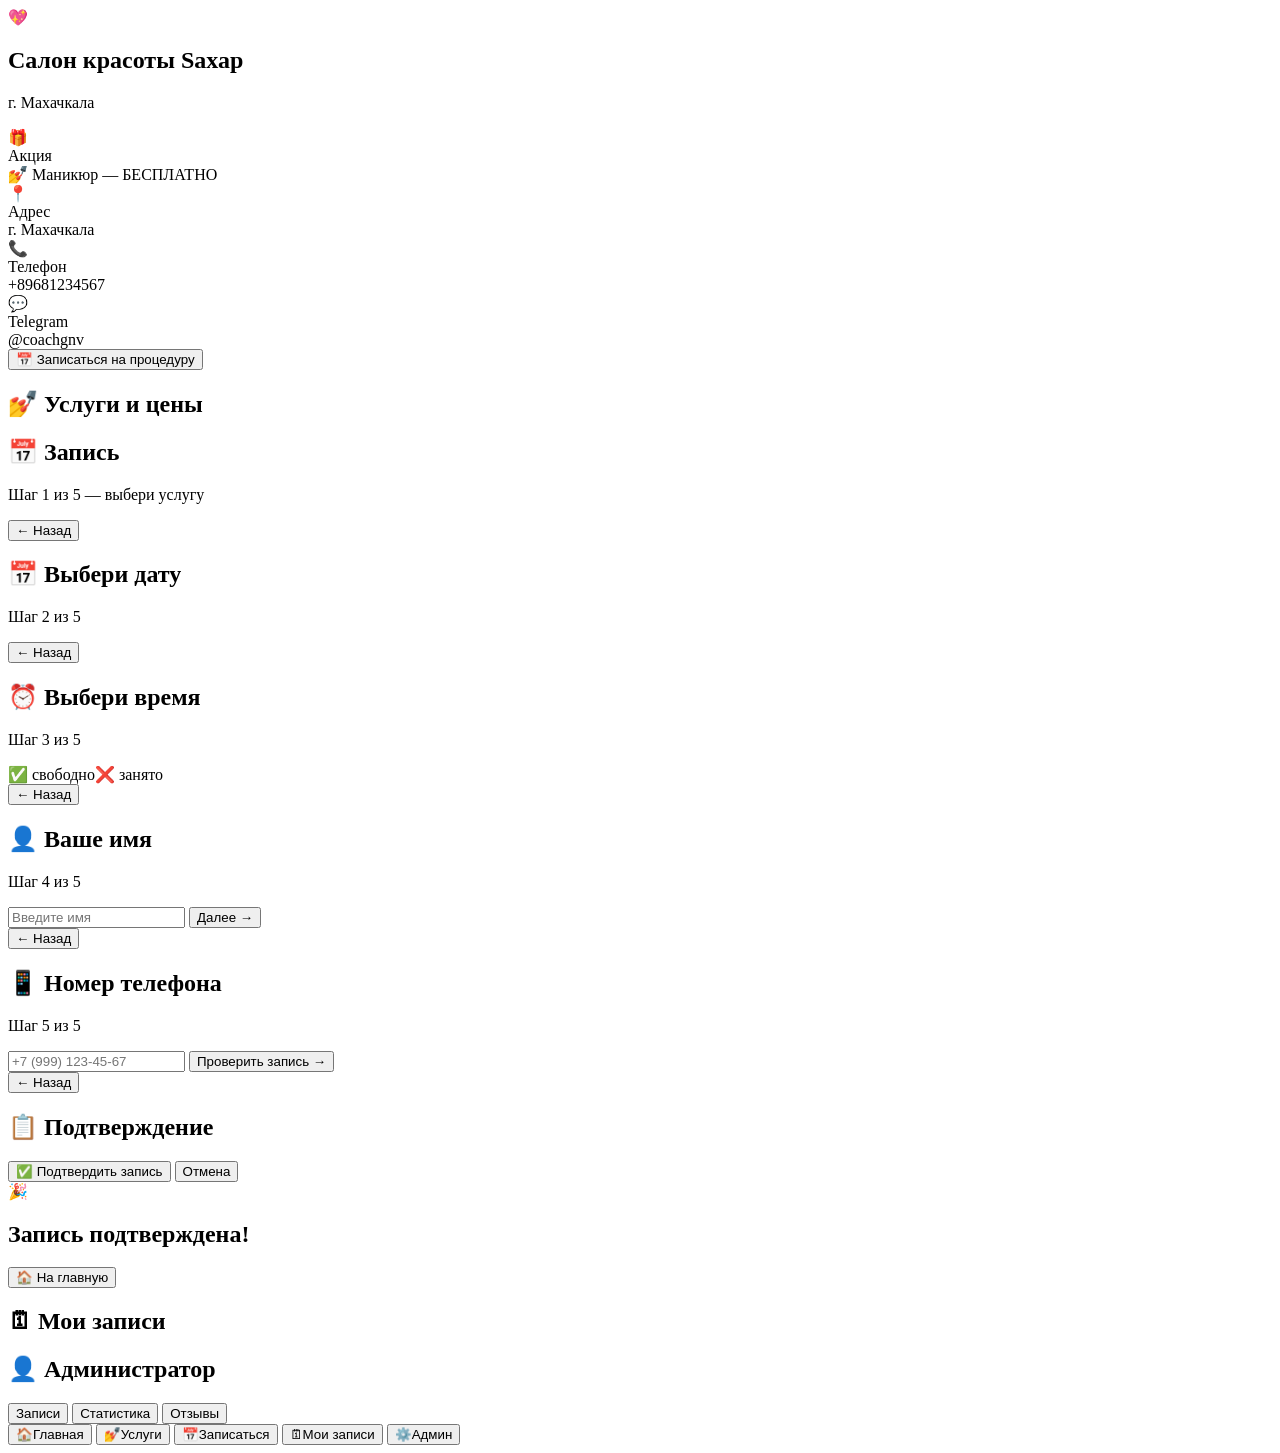
==== static/index.html @ bccad500 "Create index.html" ====
<!DOCTYPE html>
<html lang="ru">
<head>
  <meta charset="UTF-8">
  <meta name="viewport" content="width=device-width, initial-scale=1.0, maximum-scale=1.0, user-scalable=no">
  <title>Салон Sахар 💖</title>
  <script src="https://telegram.org/js/telegram-web-app.js"></script>
  <link rel="stylesheet" href="style.css">
</head>
<body>

<div id="app">

  <!-- ══ ГЛАВНАЯ ══ -->
  <section id="page-home" class="page active">
    <div class="hero">
      <div class="hero-logo">💖</div>
      <h1 class="hero-title">Салон красоты Sахар</h1>
      <p class="hero-subtitle">г. Махачкала</p>
    </div>

    <div class="promo-card">
      <div class="promo-icon">🎁</div>
      <div>
        <div class="promo-badge">Акция</div>
        <div class="promo-text">💅 Маникюр — БЕСПЛАТНО</div>
      </div>
    </div>

    <div class="info-list">
      <div class="info-row"><span class="info-icon">📍</span><div><div class="info-lbl">Адрес</div><div class="info-val">г. Махачкала</div></div></div>
      <div class="info-row"><span class="info-icon">📞</span><div><div class="info-lbl">Телефон</div><div class="info-val">+89681234567</div></div></div>
      <div class="info-row"><span class="info-icon">💬</span><div><div class="info-lbl">Telegram</div><div class="info-val">@coachgnv</div></div></div>
    </div>

    <button class="btn-primary mt-16" onclick="nav('book')">📅 Записаться на процедуру</button>
  </section>

  <!-- ══ УСЛУГИ ══ -->
  <section id="page-services" class="page">
    <div class="page-header"><h2>💅 Услуги и цены</h2></div>
    <div id="services-list"></div>
  </section>

  <!-- ══ ЗАПИСЬ ══ -->
  <section id="page-book" class="page">

    <div id="step-service" class="step active">
      <div class="page-header"><h2>📅 Запись</h2><p class="hint">Шаг 1 из 5 — выбери услугу</p></div>
      <div id="book-service-list"></div>
    </div>

    <div id="step-date" class="step">
      <div class="page-header">
        <button class="back-btn" onclick="goStep('service')">← Назад</button>
        <h2>📅 Выбери дату</h2><p class="hint">Шаг 2 из 5</p>
      </div>
      <div id="dates-list"></div>
    </div>

    <div id="step-time" class="step">
      <div class="page-header">
        <button class="back-btn" onclick="goStep('date')">← Назад</button>
        <h2>⏰ Выбери время</h2><p class="hint">Шаг 3 из 5</p>
      </div>
      <div class="legend"><span>✅ свободно</span><span>❌ занято</span></div>
      <div id="times-grid" class="times-grid"></div>
    </div>

    <div id="step-name" class="step">
      <div class="page-header">
        <button class="back-btn" onclick="goStep('time')">← Назад</button>
        <h2>👤 Ваше имя</h2><p class="hint">Шаг 4 из 5</p>
      </div>
      <input id="inp-name" class="form-input" type="text" placeholder="Введите имя">
      <button class="btn-primary mt-12" onclick="submitName()">Далее →</button>
    </div>

    <div id="step-phone" class="step">
      <div class="page-header">
        <button class="back-btn" onclick="goStep('name')">← Назад</button>
        <h2>📱 Номер телефона</h2><p class="hint">Шаг 5 из 5</p>
      </div>
      <input id="inp-phone" class="form-input" type="tel" placeholder="+7 (999) 123-45-67">
      <button class="btn-primary mt-12" onclick="submitPhone()">Проверить запись →</button>
    </div>

    <div id="step-confirm" class="step">
      <div class="page-header">
        <button class="back-btn" onclick="goStep('phone')">← Назад</button>
        <h2>📋 Подтверждение</h2>
      </div>
      <div id="confirm-card" class="info-card-big"></div>
      <button class="btn-primary mt-16" onclick="confirmBooking()">✅ Подтвердить запись</button>
      <button class="btn-secondary mt-8" onclick="nav('home')">Отмена</button>
    </div>

    <div id="step-success" class="step">
      <div class="success-wrap">
        <div class="success-emoji">🎉</div>
        <h2 class="success-title">Запись подтверждена!</h2>
        <div id="success-card" class="info-card-big"></div>
        <button class="btn-primary mt-16" onclick="nav('home')">🏠 На главную</button>
      </div>
    </div>

  </section>

  <!-- ══ МОИ ЗАПИСИ ══ -->
  <section id="page-mybookings" class="page">
    <div class="page-header"><h2>🗓 Мои записи</h2></div>
    <div id="my-bookings-list"></div>
  </section>

  <!-- ══ АДМИНИСТРАТОР ══ -->
  <section id="page-admin" class="page">
    <div class="page-header"><h2>👤 Администратор</h2></div>

    <div class="tab-bar">
      <button class="tab active" onclick="showTab('bookings')">Записи</button>
      <button class="tab" onclick="showTab('stats')">Статистика</button>
      <button class="tab" onclick="showTab('reviews')">Отзывы</button>
    </div>

    <div id="tab-bookings" class="tab-panel active"><div id="admin-bookings"></div></div>
    <div id="tab-stats"    class="tab-panel"><div id="admin-stats"></div></div>
    <div id="tab-reviews"  class="tab-panel"><div id="admin-reviews"></div></div>
  </section>

</div><!-- /#app -->

<!-- ══ НИЖНЯЯ НАВИГАЦИЯ ══ -->
<nav class="bottom-nav">
  <button class="nav-btn active" data-page="home"       onclick="nav('home')">       <span class="ni">🏠</span><span class="nl">Главная</span>   </button>
  <button class="nav-btn"        data-page="services"   onclick="nav('services')">   <span class="ni">💅</span><span class="nl">Услуги</span>    </button>
  <button class="nav-btn nav-cta" data-page="book"      onclick="nav('book')">       <span class="ni">📅</span><span class="nl">Записаться</span></button>
  <button class="nav-btn"        data-page="mybookings" onclick="nav('mybookings')"> <span class="ni">🗓</span><span class="nl">Мои записи</span></button>
  <button class="nav-btn nav-admin hidden" data-page="admin" onclick="nav('admin')"> <span class="ni">⚙️</span><span class="nl">Админ</span>     </button>
</nav>

<!-- Лоадер -->
<div id="loader" class="loader hidden"><div class="spinner"></div></div>

<!-- Тост -->
<div id="toast" class="toast hidden"></div>

<script src="app.js"></script>
</body>
</html>
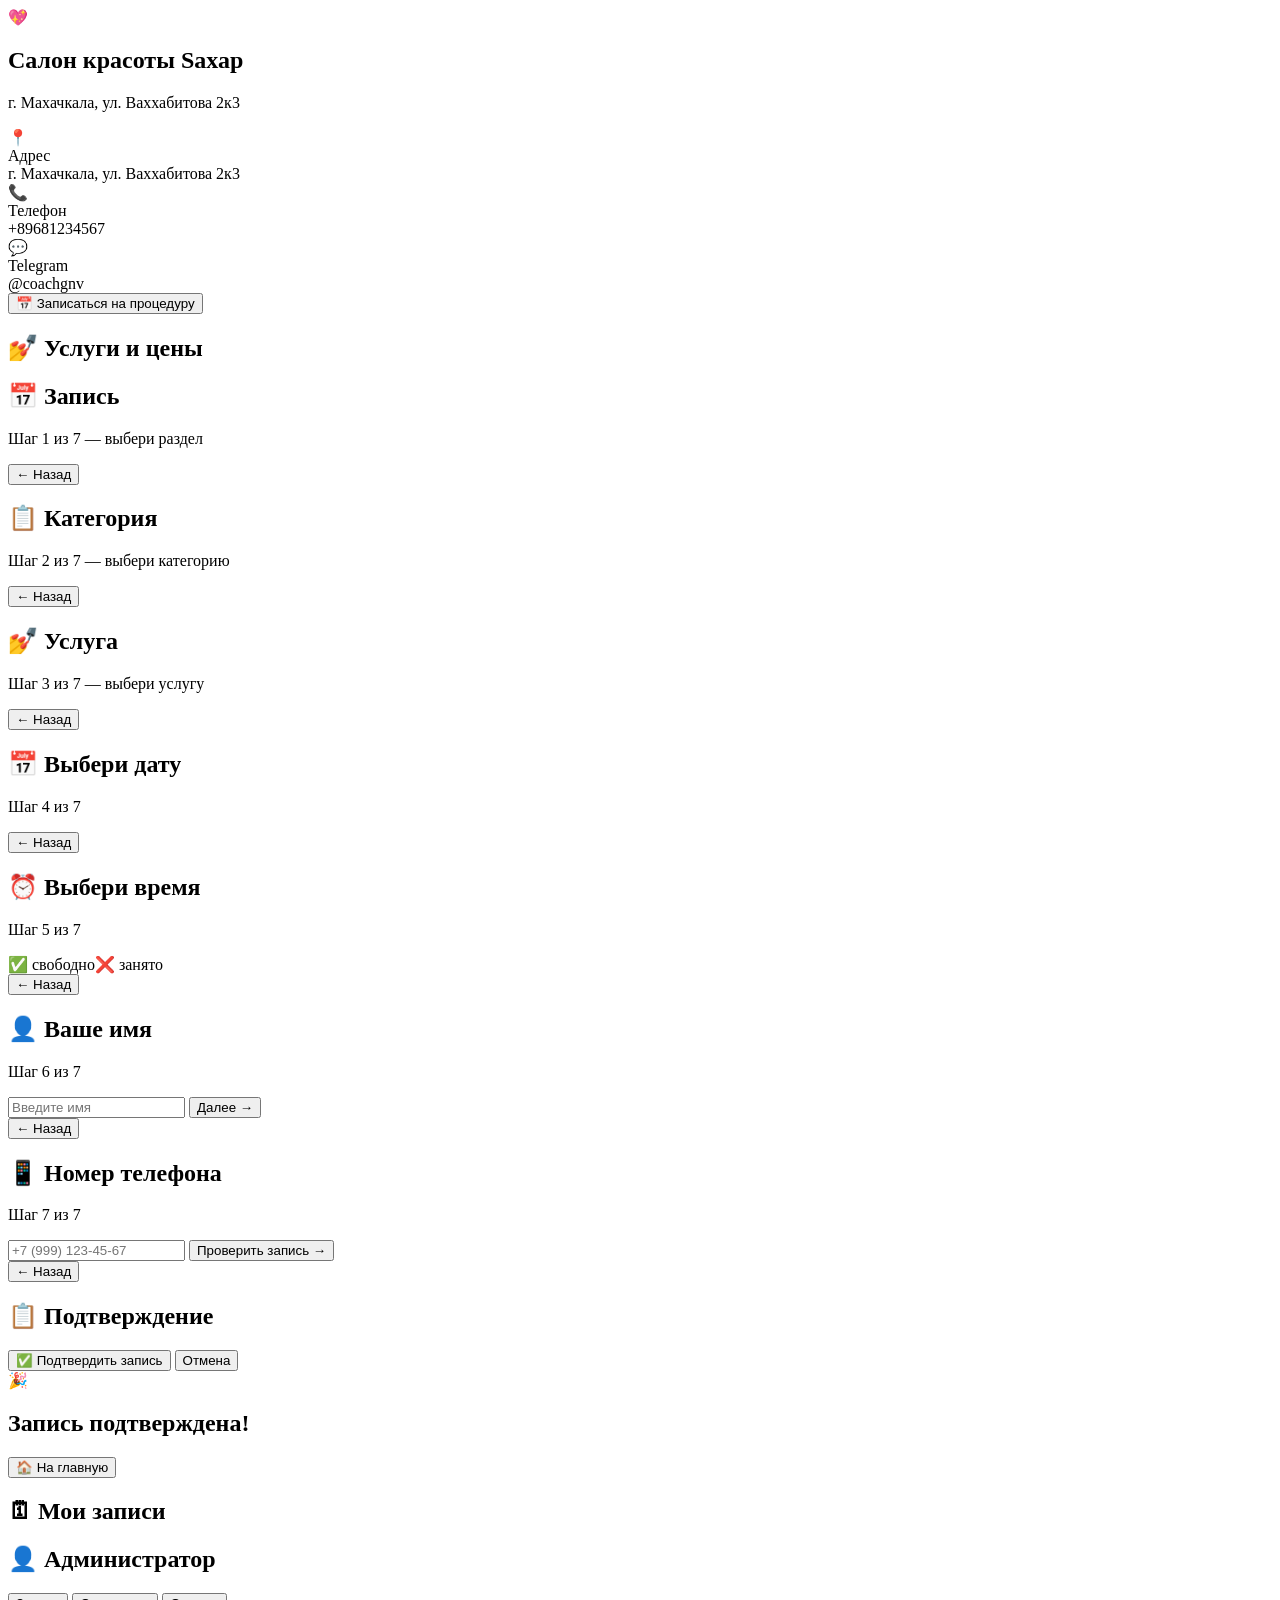
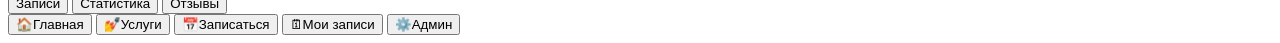
==== commit 0de1b7cf: "Update index.html" ====
--- a/static/index.html
+++ b/static/index.html
@@ -16,19 +16,11 @@
     <div class="hero">
       <div class="hero-logo">💖</div>
       <h1 class="hero-title">Салон красоты Sахар</h1>
-      <p class="hero-subtitle">г. Махачкала</p>
-    </div>
-
-    <div class="promo-card">
-      <div class="promo-icon">🎁</div>
-      <div>
-        <div class="promo-badge">Акция</div>
-        <div class="promo-text">💅 Маникюр — БЕСПЛАТНО</div>
-      </div>
+      <p class="hero-subtitle">г. Махачкала, ул. Ваххабитова 2к3</p>
     </div>
 
     <div class="info-list">
-      <div class="info-row"><span class="info-icon">📍</span><div><div class="info-lbl">Адрес</div><div class="info-val">г. Махачкала</div></div></div>
+      <div class="info-row"><span class="info-icon">📍</span><div><div class="info-lbl">Адрес</div><div class="info-val">г. Махачкала, ул. Ваххабитова 2к3</div></div></div>
       <div class="info-row"><span class="info-icon">📞</span><div><div class="info-lbl">Телефон</div><div class="info-val">+89681234567</div></div></div>
       <div class="info-row"><span class="info-icon">💬</span><div><div class="info-lbl">Telegram</div><div class="info-val">@coachgnv</div></div></div>
     </div>
@@ -45,46 +37,79 @@
   <!-- ══ ЗАПИСЬ ══ -->
   <section id="page-book" class="page">
 
-    <div id="step-service" class="step active">
-      <div class="page-header"><h2>📅 Запись</h2><p class="hint">Шаг 1 из 5 — выбери услугу</p></div>
+    <!-- Шаг 0 — пол -->
+    <div id="step-gender" class="step active">
+      <div class="page-header">
+        <h2>📅 Запись</h2>
+        <p class="hint">Шаг 1 из 7 — выбери раздел</p>
+      </div>
+      <div id="book-gender-list"></div>
+    </div>
+
+    <!-- Шаг 1 — категория -->
+    <div id="step-category" class="step">
+      <div class="page-header">
+        <button class="back-btn" onclick="goStep('gender')">← Назад</button>
+        <h2>📋 Категория</h2>
+        <p class="hint">Шаг 2 из 7 — выбери категорию</p>
+      </div>
+      <div id="book-category-list"></div>
+    </div>
+
+    <!-- Шаг 2 — услуга -->
+    <div id="step-service" class="step">
+      <div class="page-header">
+        <button class="back-btn" onclick="goStep('category')">← Назад</button>
+        <h2>💅 Услуга</h2>
+        <p class="hint">Шаг 3 из 7 — выбери услугу</p>
+      </div>
       <div id="book-service-list"></div>
     </div>
 
+    <!-- Шаг 3 — дата -->
     <div id="step-date" class="step">
       <div class="page-header">
         <button class="back-btn" onclick="goStep('service')">← Назад</button>
-        <h2>📅 Выбери дату</h2><p class="hint">Шаг 2 из 5</p>
+        <h2>📅 Выбери дату</h2>
+        <p class="hint">Шаг 4 из 7</p>
       </div>
       <div id="dates-list"></div>
     </div>
 
+    <!-- Шаг 4 — время -->
     <div id="step-time" class="step">
       <div class="page-header">
         <button class="back-btn" onclick="goStep('date')">← Назад</button>
-        <h2>⏰ Выбери время</h2><p class="hint">Шаг 3 из 5</p>
+        <h2>⏰ Выбери время</h2>
+        <p class="hint">Шаг 5 из 7</p>
       </div>
       <div class="legend"><span>✅ свободно</span><span>❌ занято</span></div>
       <div id="times-grid" class="times-grid"></div>
     </div>
 
+    <!-- Шаг 5 — имя -->
     <div id="step-name" class="step">
       <div class="page-header">
         <button class="back-btn" onclick="goStep('time')">← Назад</button>
-        <h2>👤 Ваше имя</h2><p class="hint">Шаг 4 из 5</p>
+        <h2>👤 Ваше имя</h2>
+        <p class="hint">Шаг 6 из 7</p>
       </div>
       <input id="inp-name" class="form-input" type="text" placeholder="Введите имя">
       <button class="btn-primary mt-12" onclick="submitName()">Далее →</button>
     </div>
 
+    <!-- Шаг 6 — телефон -->
     <div id="step-phone" class="step">
       <div class="page-header">
         <button class="back-btn" onclick="goStep('name')">← Назад</button>
-        <h2>📱 Номер телефона</h2><p class="hint">Шаг 5 из 5</p>
+        <h2>📱 Номер телефона</h2>
+        <p class="hint">Шаг 7 из 7</p>
       </div>
       <input id="inp-phone" class="form-input" type="tel" placeholder="+7 (999) 123-45-67">
       <button class="btn-primary mt-12" onclick="submitPhone()">Проверить запись →</button>
     </div>
 
+    <!-- Шаг 7 — подтверждение -->
     <div id="step-confirm" class="step">
       <div class="page-header">
         <button class="back-btn" onclick="goStep('phone')">← Назад</button>
@@ -95,6 +120,7 @@
       <button class="btn-secondary mt-8" onclick="nav('home')">Отмена</button>
     </div>
 
+    <!-- Успех -->
     <div id="step-success" class="step">
       <div class="success-wrap">
         <div class="success-emoji">🎉</div>
@@ -115,33 +141,28 @@
   <!-- ══ АДМИНИСТРАТОР ══ -->
   <section id="page-admin" class="page">
     <div class="page-header"><h2>👤 Администратор</h2></div>
-
     <div class="tab-bar">
       <button class="tab active" onclick="showTab('bookings')">Записи</button>
       <button class="tab" onclick="showTab('stats')">Статистика</button>
       <button class="tab" onclick="showTab('reviews')">Отзывы</button>
     </div>
-
     <div id="tab-bookings" class="tab-panel active"><div id="admin-bookings"></div></div>
     <div id="tab-stats"    class="tab-panel"><div id="admin-stats"></div></div>
     <div id="tab-reviews"  class="tab-panel"><div id="admin-reviews"></div></div>
   </section>
 
-</div><!-- /#app -->
+</div>
 
 <!-- ══ НИЖНЯЯ НАВИГАЦИЯ ══ -->
 <nav class="bottom-nav">
-  <button class="nav-btn active" data-page="home"       onclick="nav('home')">       <span class="ni">🏠</span><span class="nl">Главная</span>   </button>
-  <button class="nav-btn"        data-page="services"   onclick="nav('services')">   <span class="ni">💅</span><span class="nl">Услуги</span>    </button>
-  <button class="nav-btn nav-cta" data-page="book"      onclick="nav('book')">       <span class="ni">📅</span><span class="nl">Записаться</span></button>
-  <button class="nav-btn"        data-page="mybookings" onclick="nav('mybookings')"> <span class="ni">🗓</span><span class="nl">Мои записи</span></button>
-  <button class="nav-btn nav-admin hidden" data-page="admin" onclick="nav('admin')"> <span class="ni">⚙️</span><span class="nl">Админ</span>     </button>
+  <button class="nav-btn active"          data-page="home"       onclick="nav('home')">       <span class="ni">🏠</span><span class="nl">Главная</span>   </button>
+  <button class="nav-btn"                 data-page="services"   onclick="nav('services')">   <span class="ni">💅</span><span class="nl">Услуги</span>    </button>
+  <button class="nav-btn nav-cta"         data-page="book"       onclick="nav('book')">       <span class="ni">📅</span><span class="nl">Записаться</span></button>
+  <button class="nav-btn"                 data-page="mybookings" onclick="nav('mybookings')"> <span class="ni">🗓</span><span class="nl">Мои записи</span></button>
+  <button class="nav-btn nav-admin hidden" data-page="admin"     onclick="nav('admin')">      <span class="ni">⚙️</span><span class="nl">Админ</span>    </button>
 </nav>
 
-<!-- Лоадер -->
 <div id="loader" class="loader hidden"><div class="spinner"></div></div>
-
-<!-- Тост -->
 <div id="toast" class="toast hidden"></div>
 
 <script src="app.js"></script>
--- a/static/style.css
+++ b/static/style.css
@@ -0,0 +1,80 @@
+/* Кнопки выбора пола */
+.gender-btn {
+  flex: 1;
+  padding: 10px;
+  border-radius: 12px;
+  border: 2px solid var(--card);
+  background: var(--card);
+  color: var(--text);
+  font-size: 15px;
+  font-weight: 600;
+  cursor: pointer;
+  transition: all .2s;
+}
+.gender-btn.active {
+  border-color: var(--pink);
+  background: color-mix(in srgb, var(--pink) 15%, var(--card));
+  color: var(--pink);
+}
+
+/* Блок категории */
+.cat-block {
+  margin-bottom: 12px;
+  border-radius: 14px;
+  overflow: hidden;
+  background: var(--card);
+}
+.cat-title {
+  padding: 14px 16px;
+  font-size: 15px;
+  font-weight: 700;
+  cursor: pointer;
+  display: flex;
+  justify-content: space-between;
+  align-items: center;
+  color: var(--pink);
+}
+.cat-arrow {
+  font-size: 12px;
+  transition: transform .2s;
+}
+.cat-items {
+  padding: 0 8px 8px;
+  transition: all .2s;
+}
+.cat-items.collapsed {
+  display: none;
+}
+
+/* Карточка услуги без эмодзи */
+.svc-card {
+  display: flex;
+  align-items: center;
+  justify-content: space-between;
+  gap: 10px;
+  padding: 10px 8px;
+  border-bottom: 1px solid rgba(255,255,255,0.05);
+}
+.svc-card:last-child {
+  border-bottom: none;
+}
+.svc-info {
+  flex: 1;
+  min-width: 0;
+}
+.svc-name {
+  font-size: 14px;
+  font-weight: 600;
+  color: var(--text);
+  margin-bottom: 2px;
+  word-break: break-word;
+}
+.svc-price {
+  font-size: 13px;
+  color: var(--pink);
+  font-weight: 700;
+}
+.svc-dur {
+  font-size: 12px;
+  color: var(--hint);
+}
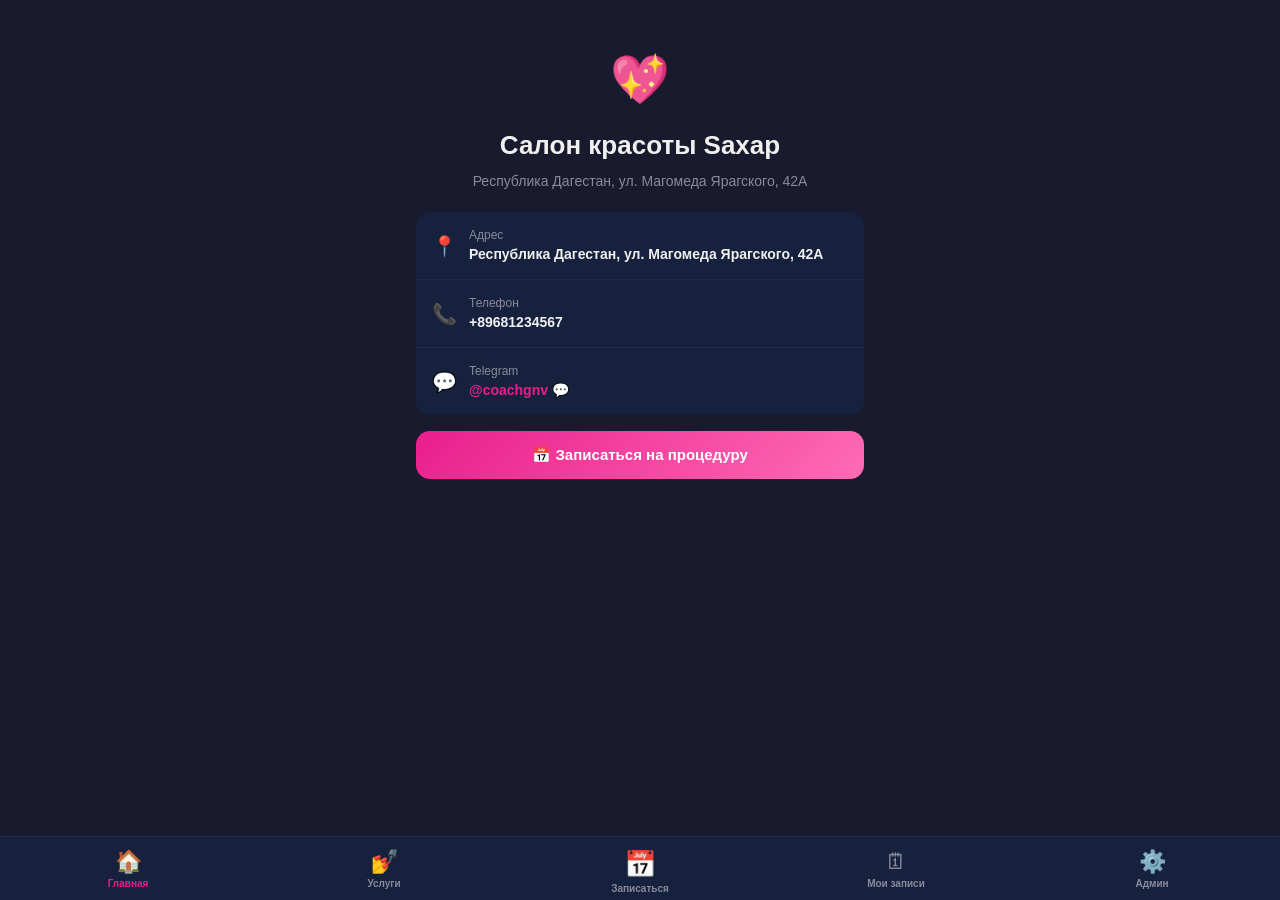
==== commit c68eb904: "Update index.html" ====
--- a/static/index.html
+++ b/static/index.html
@@ -16,13 +16,13 @@
     <div class="hero">
       <div class="hero-logo">💖</div>
       <h1 class="hero-title">Салон красоты Sахар</h1>
-      <p class="hero-subtitle">г. Махачкала, ул. Ваххабитова 2к3</p>
+      <p class="hero-subtitle">Республика Дагестан, ул. Магомеда Ярагского, 42А</p>
     </div>
 
     <div class="info-list">
-      <div class="info-row"><span class="info-icon">📍</span><div><div class="info-lbl">Адрес</div><div class="info-val">г. Махачкала, ул. Ваххабитова 2к3</div></div></div>
+      <div class="info-row"><span class="info-icon">📍</span><div><div class="info-lbl">Адрес</div><div class="info-val">Республика Дагестан, ул. Магомеда Ярагского, 42А</div></div></div>
       <div class="info-row"><span class="info-icon">📞</span><div><div class="info-lbl">Телефон</div><div class="info-val">+89681234567</div></div></div>
-      <div class="info-row"><span class="info-icon">💬</span><div><div class="info-lbl">Telegram</div><div class="info-val">@coachgnv</div></div></div>
+      <div class="info-row"><span class="info-icon">💬</span><div><div class="info-lbl">Telegram</div><div class="info-val"><a href="https://t.me/coachgnv" style="color:var(--pink);text-decoration:none;font-weight:700">@coachgnv 💬</a></div></div></div>
     </div>
 
     <button class="btn-primary mt-16" onclick="nav('book')">📅 Записаться на процедуру</button>
--- a/static/style.css
+++ b/static/style.css
@@ -1,26 +1,168 @@
-/* Кнопки выбора пола */
+/* ══ RESET & BASE ══ */
+*, *::before, *::after { box-sizing: border-box; margin: 0; padding: 0; }
+
+:root {
+  --bg:     #1a1a2e;
+  --card:   #16213e;
+  --pink:   #e91e8c;
+  --pink2:  #ff6bb5;
+  --text:   #f0f0f0;
+  --hint:   #8a8a9a;
+  --green:  #4caf50;
+  --red:    #f44336;
+  --radius: 14px;
+}
+
+html, body {
+  height: 100%;
+  background: var(--bg);
+  color: var(--text);
+  font-family: -apple-system, BlinkMacSystemFont, 'Segoe UI', sans-serif;
+  font-size: 15px;
+  line-height: 1.5;
+  -webkit-tap-highlight-color: transparent;
+  overscroll-behavior: none;
+}
+
+/* ══ APP LAYOUT ══ */
+#app {
+  max-width: 480px;
+  margin: 0 auto;
+  padding: 16px 16px 80px;
+  min-height: 100vh;
+}
+
+.hidden { display: none !important; }
+.mt-8  { margin-top: 8px; }
+.mt-12 { margin-top: 12px; }
+.mt-16 { margin-top: 16px; }
+
+/* ══ PAGES ══ */
+.page { display: none; }
+.page.active { display: block; }
+
+.page-header { margin-bottom: 16px; }
+.page-header h2 { font-size: 22px; font-weight: 800; }
+.hint { color: var(--hint); font-size: 13px; margin-top: 4px; }
+
+/* ══ STEPS ══ */
+.step { display: none; }
+.step.active { display: block; }
+
+/* ══ HERO ══ */
+.hero {
+  text-align: center;
+  padding: 28px 0 20px;
+}
+.hero-logo { font-size: 48px; margin-bottom: 10px; }
+.hero-title { font-size: 26px; font-weight: 800; margin-bottom: 6px; }
+.hero-subtitle { color: var(--hint); font-size: 14px; }
+
+/* ══ INFO LIST ══ */
+.info-list {
+  background: var(--card);
+  border-radius: var(--radius);
+  overflow: hidden;
+  margin-bottom: 16px;
+}
+.info-row {
+  display: flex;
+  align-items: center;
+  gap: 12px;
+  padding: 14px 16px;
+  border-bottom: 1px solid rgba(255,255,255,0.05);
+}
+.info-row:last-child { border-bottom: none; }
+.info-icon { font-size: 20px; flex-shrink: 0; }
+.info-lbl { font-size: 12px; color: var(--hint); }
+.info-val { font-size: 14px; font-weight: 600; }
+
+/* ══ PROMO CARD ══ */
+.promo-card {
+  display: flex;
+  align-items: center;
+  gap: 14px;
+  background: linear-gradient(135deg, #2d1b4e, #1a1a2e);
+  border: 1px solid var(--pink);
+  border-radius: var(--radius);
+  padding: 16px;
+  margin-bottom: 16px;
+}
+.promo-icon { font-size: 32px; }
+.promo-badge {
+  font-size: 11px;
+  font-weight: 700;
+  color: var(--pink);
+  text-transform: uppercase;
+  letter-spacing: 1px;
+  margin-bottom: 4px;
+}
+.promo-text { font-size: 15px; font-weight: 700; }
+
+/* ══ BUTTONS ══ */
+.btn-primary {
+  display: block;
+  width: 100%;
+  padding: 15px;
+  background: linear-gradient(135deg, var(--pink), var(--pink2));
+  color: #fff;
+  font-size: 15px;
+  font-weight: 700;
+  border: none;
+  border-radius: var(--radius);
+  cursor: pointer;
+  text-align: center;
+  transition: opacity .2s, transform .1s;
+}
+.btn-primary:active { opacity: .85; transform: scale(.98); }
+
+.btn-secondary {
+  display: block;
+  width: 100%;
+  padding: 13px;
+  background: var(--card);
+  color: var(--hint);
+  font-size: 15px;
+  font-weight: 600;
+  border: none;
+  border-radius: var(--radius);
+  cursor: pointer;
+  text-align: center;
+}
+
+.back-btn {
+  background: none;
+  border: none;
+  color: var(--pink);
+  font-size: 14px;
+  font-weight: 600;
+  cursor: pointer;
+  padding: 0;
+  margin-bottom: 10px;
+}
+
+/* ══ УСЛУГИ ══ */
 .gender-btn {
   flex: 1;
-  padding: 10px;
-  border-radius: 12px;
+  padding: 12px;
+  border-radius: var(--radius);
   border: 2px solid var(--card);
   background: var(--card);
   color: var(--text);
   font-size: 15px;
-  font-weight: 600;
+  font-weight: 700;
   cursor: pointer;
   transition: all .2s;
 }
 .gender-btn.active {
   border-color: var(--pink);
-  background: color-mix(in srgb, var(--pink) 15%, var(--card));
+  background: rgba(233,30,140,0.15);
   color: var(--pink);
 }
 
-/* Блок категории */
 .cat-block {
-  margin-bottom: 12px;
-  border-radius: 14px;
+  margin-bottom: 10px;
+  border-radius: var(--radius);
   overflow: hidden;
   background: var(--card);
 }
@@ -34,19 +176,10 @@
   align-items: center;
   color: var(--pink);
 }
-.cat-arrow {
-  font-size: 12px;
-  transition: transform .2s;
-}
-.cat-items {
-  padding: 0 8px 8px;
-  transition: all .2s;
-}
-.cat-items.collapsed {
-  display: none;
-}
-
-/* Карточка услуги без эмодзи */
+.cat-arrow { font-size: 12px; transition: transform .2s; }
+.cat-items { padding: 0 8px 8px; }
+.cat-items.collapsed { display: none; }
+
 .svc-card {
   display: flex;
   align-items: center;
@@ -55,13 +188,8 @@
   padding: 10px 8px;
   border-bottom: 1px solid rgba(255,255,255,0.05);
 }
-.svc-card:last-child {
-  border-bottom: none;
-}
-.svc-info {
-  flex: 1;
-  min-width: 0;
-}
+.svc-card:last-child { border-bottom: none; }
+.svc-info { flex: 1; min-width: 0; }
 .svc-name {
   font-size: 14px;
   font-weight: 600;
@@ -69,12 +197,319 @@
   margin-bottom: 2px;
   word-break: break-word;
 }
-.svc-price {
+.svc-price { font-size: 13px; color: var(--pink); font-weight: 700; }
+.svc-dur { font-size: 12px; color: var(--hint); }
+.svc-btn {
+  flex-shrink: 0;
+  padding: 8px 14px;
+  background: linear-gradient(135deg, var(--pink), var(--pink2));
+  color: #fff;
+  border: none;
+  border-radius: 10px;
   font-size: 13px;
+  font-weight: 700;
+  cursor: pointer;
+  white-space: nowrap;
+}
+
+/* ══ ЗАПИСЬ ══ */
+.book-option {
+  display: flex;
+  align-items: center;
+  gap: 12px;
+  background: var(--card);
+  border-radius: var(--radius);
+  padding: 14px 16px;
+  margin-bottom: 10px;
+  cursor: pointer;
+  transition: background .15s;
+  border: 2px solid transparent;
+}
+.book-option:active { border-color: var(--pink); background: rgba(233,30,140,0.1); }
+.book-option-emoji { font-size: 28px; flex-shrink: 0; }
+.book-option-name { font-size: 15px; font-weight: 700; }
+.book-option-price { font-size: 13px; color: var(--pink); margin-top: 2px; }
+
+/* Даты */
+.date-option {
+  display: flex;
+  align-items: center;
+  gap: 14px;
+  background: var(--card);
+  border-radius: var(--radius);
+  padding: 14px 16px;
+  margin-bottom: 10px;
+  cursor: pointer;
+  transition: background .15s;
+}
+.date-option:active { background: rgba(233,30,140,0.1); }
+.date-day { font-size: 13px; color: var(--hint); width: 24px; text-align: center; }
+.date-weekend { color: var(--pink) !important; }
+.date-val { font-size: 15px; font-weight: 700; }
+
+/* Время */
+.times-grid {
+  display: grid;
+  grid-template-columns: repeat(3, 1fr);
+  gap: 10px;
+  margin-top: 8px;
+}
+.time-slot {
+  padding: 12px 8px;
+  border-radius: var(--radius);
+  text-align: center;
+  font-size: 14px;
+  font-weight: 600;
+  background: var(--card);
+}
+.time-slot.free { cursor: pointer; }
+.time-slot.free:active, .time-slot.sel {
+  background: rgba(233,30,140,0.2);
+  border: 2px solid var(--pink);
   color: var(--pink);
-  font-weight: 700;
-}
-.svc-dur {
-  font-size: 12px;
+}
+.time-slot.busy { opacity: .4; cursor: not-allowed; }
+.legend {
+  display: flex;
+  gap: 16px;
   color: var(--hint);
-}
+  font-size: 13px;
+  margin-bottom: 12px;
+}
+
+/* Форма */
+.form-input {
+  width: 100%;
+  padding: 14px 16px;
+  background: var(--card);
+  border: 2px solid transparent;
+  border-radius: var(--radius);
+  color: var(--text);
+  font-size: 16px;
+  outline: none;
+  transition: border-color .2s;
+}
+.form-input:focus { border-color: var(--pink); }
+
+/* Подтверждение */
+.info-card-big {
+  background: var(--card);
+  border-radius: var(--radius);
+  overflow: hidden;
+}
+.c-row {
+  display: flex;
+  justify-content: space-between;
+  align-items: center;
+  padding: 12px 16px;
+  border-bottom: 1px solid rgba(255,255,255,0.05);
+}
+.c-row:last-child { border-bottom: none; }
+.c-lbl { color: var(--hint); font-size: 13px; }
+.c-val { font-size: 14px; font-weight: 700; text-align: right; max-width: 60%; }
+.c-pink { color: var(--pink); }
+
+/* Успех */
+.success-wrap { text-align: center; padding: 24px 0; }
+.success-emoji { font-size: 64px; margin-bottom: 16px; }
+.success-title { font-size: 24px; font-weight: 800; margin-bottom: 20px; }
+
+/* ══ МОИ ЗАПИСИ / АДМИН ══ */
+.booking-card {
+  background: var(--card);
+  border-radius: var(--radius);
+  padding: 16px;
+  margin-bottom: 12px;
+}
+.bk-header {
+  display: flex;
+  justify-content: space-between;
+  align-items: flex-start;
+  margin-bottom: 10px;
+}
+.bk-name { font-size: 15px; font-weight: 700; flex: 1; }
+.bk-id { color: var(--hint); font-size: 12px; flex-shrink: 0; }
+.bk-meta {
+  display: flex;
+  gap: 16px;
+  font-size: 14px;
+  color: var(--hint);
+  margin-bottom: 8px;
+}
+.bk-price { color: var(--pink); font-weight: 700; font-size: 14px; margin-bottom: 12px; }
+.btn-cancel {
+  width: 100%;
+  padding: 10px;
+  background: rgba(244,67,54,0.15);
+  color: var(--red);
+  border: 1px solid rgba(244,67,54,0.3);
+  border-radius: 10px;
+  font-size: 14px;
+  font-weight: 600;
+  cursor: pointer;
+}
+
+/* ══ TABS ══ */
+.tab-bar {
+  display: flex;
+  gap: 8px;
+  margin-bottom: 16px;
+  background: var(--card);
+  padding: 6px;
+  border-radius: var(--radius);
+}
+.tab {
+  flex: 1;
+  padding: 9px;
+  background: none;
+  border: none;
+  color: var(--hint);
+  font-size: 14px;
+  font-weight: 600;
+  border-radius: 10px;
+  cursor: pointer;
+  transition: all .2s;
+}
+.tab.active { background: var(--pink); color: #fff; }
+.tab-panel { display: none; }
+.tab-panel.active { display: block; }
+
+/* ══ СТАТИСТИКА ══ */
+.stat-grid {
+  display: grid;
+  grid-template-columns: repeat(3,1fr);
+  gap: 10px;
+  margin-bottom: 16px;
+}
+.stat-mini {
+  background: var(--card);
+  border-radius: var(--radius);
+  padding: 14px;
+  text-align: center;
+}
+.stat-val { font-size: 22px; font-weight: 800; color: var(--pink); }
+.stat-lbl { font-size: 11px; color: var(--hint); margin-top: 4px; }
+.stat-block {
+  background: var(--card);
+  border-radius: var(--radius);
+  padding: 16px;
+  margin-bottom: 12px;
+}
+.stat-block-title { font-size: 15px; font-weight: 700; margin-bottom: 14px; }
+.stat-row {
+  display: flex;
+  justify-content: space-between;
+  font-size: 14px;
+  padding: 6px 0;
+  border-bottom: 1px solid rgba(255,255,255,0.05);
+}
+.stat-row:last-child { border-bottom: none; }
+.stat-row-right { color: var(--pink); font-weight: 700; }
+.progress-wrap {
+  height: 6px;
+  background: rgba(255,255,255,0.08);
+  border-radius: 3px;
+  overflow: hidden;
+}
+.progress-fill {
+  height: 100%;
+  background: linear-gradient(90deg, var(--pink), var(--pink2));
+  border-radius: 3px;
+  transition: width .5s ease;
+}
+
+/* ══ ОТЗЫВЫ ══ */
+.review-card {
+  background: rgba(255,255,255,0.04);
+  border-radius: 10px;
+  padding: 12px 14px;
+  margin-bottom: 10px;
+}
+.review-stars { font-size: 16px; margin-bottom: 4px; }
+.review-svc { font-size: 14px; font-weight: 700; margin-bottom: 4px; }
+.review-meta { font-size: 12px; color: var(--hint); }
+
+/* ══ EMPTY STATE ══ */
+.empty {
+  text-align: center;
+  padding: 40px 20px;
+  color: var(--hint);
+}
+.empty-ico { font-size: 48px; margin-bottom: 12px; }
+.empty-tit { font-size: 16px; font-weight: 700; color: var(--text); margin-bottom: 6px; }
+.empty-txt { font-size: 14px; margin-bottom: 16px; }
+
+/* ══ LOADER ══ */
+.loader {
+  position: fixed;
+  inset: 0;
+  background: rgba(0,0,0,.6);
+  display: flex;
+  align-items: center;
+  justify-content: center;
+  z-index: 999;
+}
+.loading-wrap {
+  display: flex;
+  justify-content: center;
+  padding: 32px;
+}
+.spinner {
+  width: 36px;
+  height: 36px;
+  border: 3px solid rgba(233,30,140,.3);
+  border-top-color: var(--pink);
+  border-radius: 50%;
+  animation: spin .7s linear infinite;
+}
+@keyframes spin { to { transform: rotate(360deg); } }
+
+/* ══ TOAST ══ */
+.toast {
+  position: fixed;
+  bottom: 88px;
+  left: 50%;
+  transform: translateX(-50%);
+  background: #333;
+  color: #fff;
+  padding: 10px 20px;
+  border-radius: 20px;
+  font-size: 14px;
+  font-weight: 600;
+  z-index: 1000;
+  white-space: nowrap;
+  max-width: 90vw;
+}
+.toast.ok  { background: var(--green); }
+.toast.err { background: var(--red); }
+
+/* ══ НИЖНЯЯ НАВИГАЦИЯ ══ */
+.bottom-nav {
+  position: fixed;
+  bottom: 0;
+  left: 0;
+  right: 0;
+  display: flex;
+  background: var(--card);
+  border-top: 1px solid rgba(255,255,255,0.06);
+  padding: 6px 0 env(safe-area-inset-bottom);
+  z-index: 100;
+}
+.nav-btn {
+  flex: 1;
+  display: flex;
+  flex-direction: column;
+  align-items: center;
+  gap: 3px;
+  background: none;
+  border: none;
+  color: var(--hint);
+  font-size: 10px;
+  cursor: pointer;
+  padding: 6px 0;
+  transition: color .2s;
+}
+.nav-btn.active { color: var(--pink); }
+.nav-btn .ni { font-size: 22px; }
+.nav-btn .nl { font-size: 10px; font-weight: 600; }
+.nav-cta .ni { font-size: 26px; }
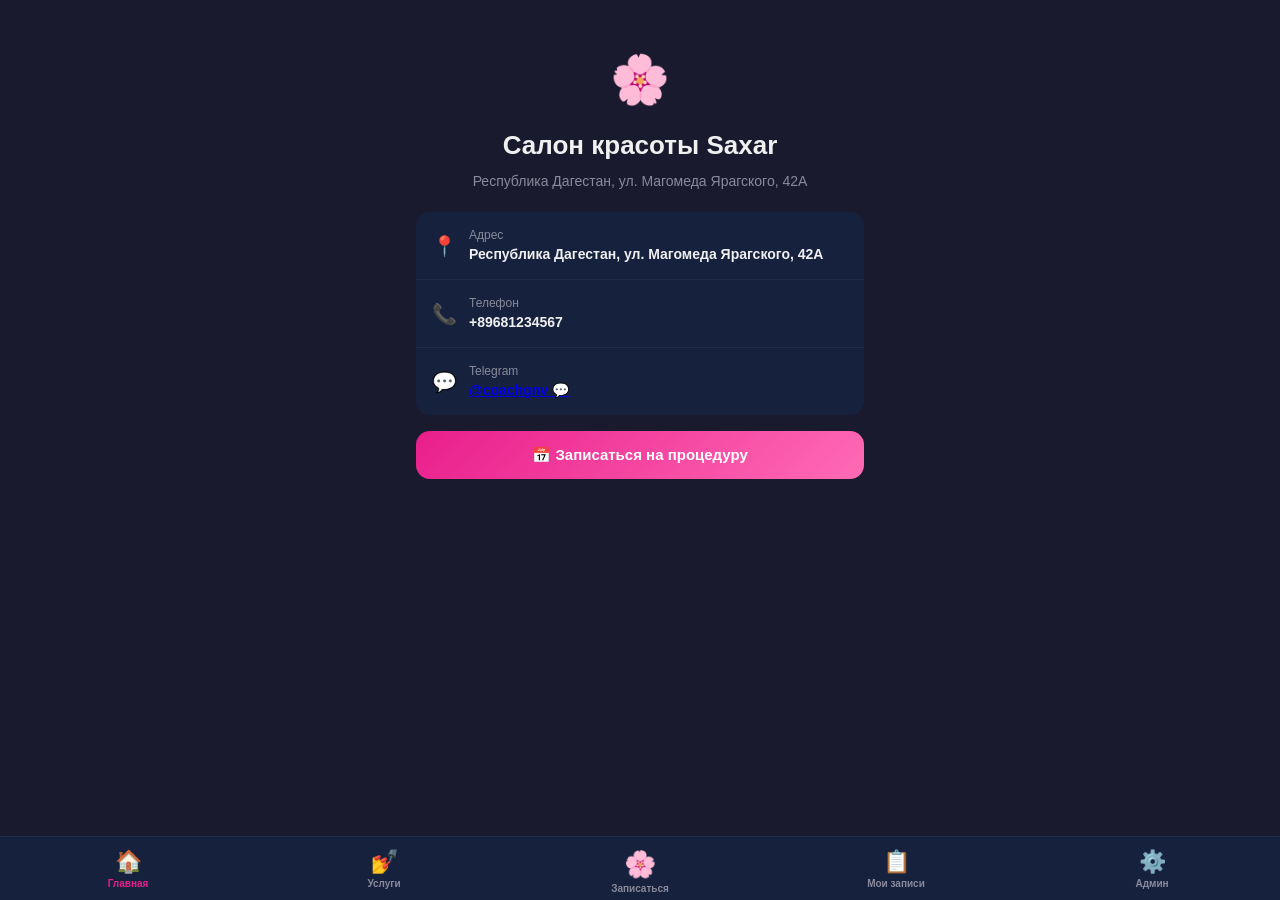
==== commit 1d4e75d7: "Update index.html" ====
--- a/static/index.html
+++ b/static/index.html
@@ -3,7 +3,7 @@
 <head>
   <meta charset="UTF-8">
   <meta name="viewport" content="width=device-width, initial-scale=1.0, maximum-scale=1.0, user-scalable=no">
-  <title>Салон Sахар 💖</title>
+  <title>Салон Saxar 🌸</title>
   <script src="https://telegram.org/js/telegram-web-app.js"></script>
   <link rel="stylesheet" href="style.css">
 </head>
@@ -11,30 +11,48 @@
 
 <div id="app">
 
-  <!-- ══ ГЛАВНАЯ ══ -->
+  <!-- ── ГЛАВНАЯ ── -->
   <section id="page-home" class="page active">
     <div class="hero">
-      <div class="hero-logo">💖</div>
-      <h1 class="hero-title">Салон красоты Sахар</h1>
+      <div class="hero-logo">🌸</div>
+      <h1 class="hero-title">Салон красоты Saxar</h1>
       <p class="hero-subtitle">Республика Дагестан, ул. Магомеда Ярагского, 42А</p>
     </div>
 
     <div class="info-list">
-      <div class="info-row"><span class="info-icon">📍</span><div><div class="info-lbl">Адрес</div><div class="info-val">Республика Дагестан, ул. Магомеда Ярагского, 42А</div></div></div>
-      <div class="info-row"><span class="info-icon">📞</span><div><div class="info-lbl">Телефон</div><div class="info-val">+89681234567</div></div></div>
-      <div class="info-row"><span class="info-icon">💬</span><div><div class="info-lbl">Telegram</div><div class="info-val"><a href="https://t.me/coachgnv" style="color:var(--pink);text-decoration:none;font-weight:700">@coachgnv 💬</a></div></div></div>
+      <div class="info-row">
+        <span class="info-icon">📍</span>
+        <div>
+          <div class="info-lbl">Адрес</div>
+          <div class="info-val">Республика Дагестан, ул. Магомеда Ярагского, 42А</div>
+        </div>
+      </div>
+      <div class="info-row">
+        <span class="info-icon">📞</span>
+        <div>
+          <div class="info-lbl">Телефон</div>
+          <div class="info-val">+89681234567</div>
+        </div>
+      </div>
+      <div class="info-row">
+        <span class="info-icon">💬</span>
+        <div>
+          <div class="info-lbl">Telegram</div>
+          <div class="info-val"><a href="https://t.me/coachgnv">@coachgnv 💬</a></div>
+        </div>
+      </div>
     </div>
 
     <button class="btn-primary mt-16" onclick="nav('book')">📅 Записаться на процедуру</button>
   </section>
 
-  <!-- ══ УСЛУГИ ══ -->
+  <!-- ── УСЛУГИ ── -->
   <section id="page-services" class="page">
     <div class="page-header"><h2>💅 Услуги и цены</h2></div>
     <div id="services-list"></div>
   </section>
 
-  <!-- ══ ЗАПИСЬ ══ -->
+  <!-- ── ЗАПИСЬ ── -->
   <section id="page-book" class="page">
 
     <!-- Шаг 0 — пол -->
@@ -43,14 +61,14 @@
         <h2>📅 Запись</h2>
         <p class="hint">Шаг 1 из 7 — выбери раздел</p>
       </div>
-      <div id="book-gender-list"></div>
+      <div class="gender-btns" id="book-gender-list"></div>
     </div>
 
     <!-- Шаг 1 — категория -->
     <div id="step-category" class="step">
       <div class="page-header">
         <button class="back-btn" onclick="goStep('gender')">← Назад</button>
-        <h2>📋 Категория</h2>
+        <h2>📁 Категория</h2>
         <p class="hint">Шаг 2 из 7 — выбери категорию</p>
       </div>
       <div id="book-category-list"></div>
@@ -60,7 +78,7 @@
     <div id="step-service" class="step">
       <div class="page-header">
         <button class="back-btn" onclick="goStep('category')">← Назад</button>
-        <h2>💅 Услуга</h2>
+        <h2>✨ Услуга</h2>
         <p class="hint">Шаг 3 из 7 — выбери услугу</p>
       </div>
       <div id="book-service-list"></div>
@@ -83,7 +101,7 @@
         <h2>⏰ Выбери время</h2>
         <p class="hint">Шаг 5 из 7</p>
       </div>
-      <div class="legend"><span>✅ свободно</span><span>❌ занято</span></div>
+      <div class="legend"><span>✓ свободно</span><span>✗ занято</span></div>
       <div id="times-grid" class="times-grid"></div>
     </div>
 
@@ -116,7 +134,7 @@
         <h2>📋 Подтверждение</h2>
       </div>
       <div id="confirm-card" class="info-card-big"></div>
-      <button class="btn-primary mt-16" onclick="confirmBooking()">✅ Подтвердить запись</button>
+      <button class="btn-primary mt-16" onclick="confirmBooking()">✓ Подтвердить запись</button>
       <button class="btn-secondary mt-8" onclick="nav('home')">Отмена</button>
     </div>
 
@@ -132,15 +150,15 @@
 
   </section>
 
-  <!-- ══ МОИ ЗАПИСИ ══ -->
+  <!-- ── МОИ ЗАПИСИ ── -->
   <section id="page-mybookings" class="page">
-    <div class="page-header"><h2>🗓 Мои записи</h2></div>
+    <div class="page-header"><h2>📋 Мои записи</h2></div>
     <div id="my-bookings-list"></div>
   </section>
 
-  <!-- ══ АДМИНИСТРАТОР ══ -->
+  <!-- ── АДМИНИСТРАТОР ── -->
   <section id="page-admin" class="page">
-    <div class="page-header"><h2>👤 Администратор</h2></div>
+    <div class="page-header"><h2>⚙️ Администратор</h2></div>
     <div class="tab-bar">
       <button class="tab active" onclick="showTab('bookings')">Записи</button>
       <button class="tab" onclick="showTab('stats')">Статистика</button>
@@ -153,13 +171,13 @@
 
 </div>
 
-<!-- ══ НИЖНЯЯ НАВИГАЦИЯ ══ -->
+<!-- ── НИЖНЯЯ НАВИГАЦИЯ ── -->
 <nav class="bottom-nav">
-  <button class="nav-btn active"          data-page="home"       onclick="nav('home')">       <span class="ni">🏠</span><span class="nl">Главная</span>   </button>
-  <button class="nav-btn"                 data-page="services"   onclick="nav('services')">   <span class="ni">💅</span><span class="nl">Услуги</span>    </button>
-  <button class="nav-btn nav-cta"         data-page="book"       onclick="nav('book')">       <span class="ni">📅</span><span class="nl">Записаться</span></button>
-  <button class="nav-btn"                 data-page="mybookings" onclick="nav('mybookings')"> <span class="ni">🗓</span><span class="nl">Мои записи</span></button>
-  <button class="nav-btn nav-admin hidden" data-page="admin"     onclick="nav('admin')">      <span class="ni">⚙️</span><span class="nl">Админ</span>    </button>
+  <button class="nav-btn active"           data-page="home"       onclick="nav('home')">       <span class="ni">🏠</span><span class="nl">Главная</span>   </button>
+  <button class="nav-btn"                  data-page="services"   onclick="nav('services')">   <span class="ni">💅</span><span class="nl">Услуги</span>    </button>
+  <button class="nav-btn nav-cta"          data-page="book"       onclick="nav('book')">       <span class="ni">🌸</span><span class="nl">Записаться</span></button>
+  <button class="nav-btn"                  data-page="mybookings" onclick="nav('mybookings')"> <span class="ni">📋</span><span class="nl">Мои записи</span></button>
+  <button class="nav-btn nav-admin hidden" data-page="admin"      onclick="nav('admin')">      <span class="ni">⚙️</span><span class="nl">Админ</span>    </button>
 </nav>
 
 <div id="loader" class="loader hidden"><div class="spinner"></div></div>
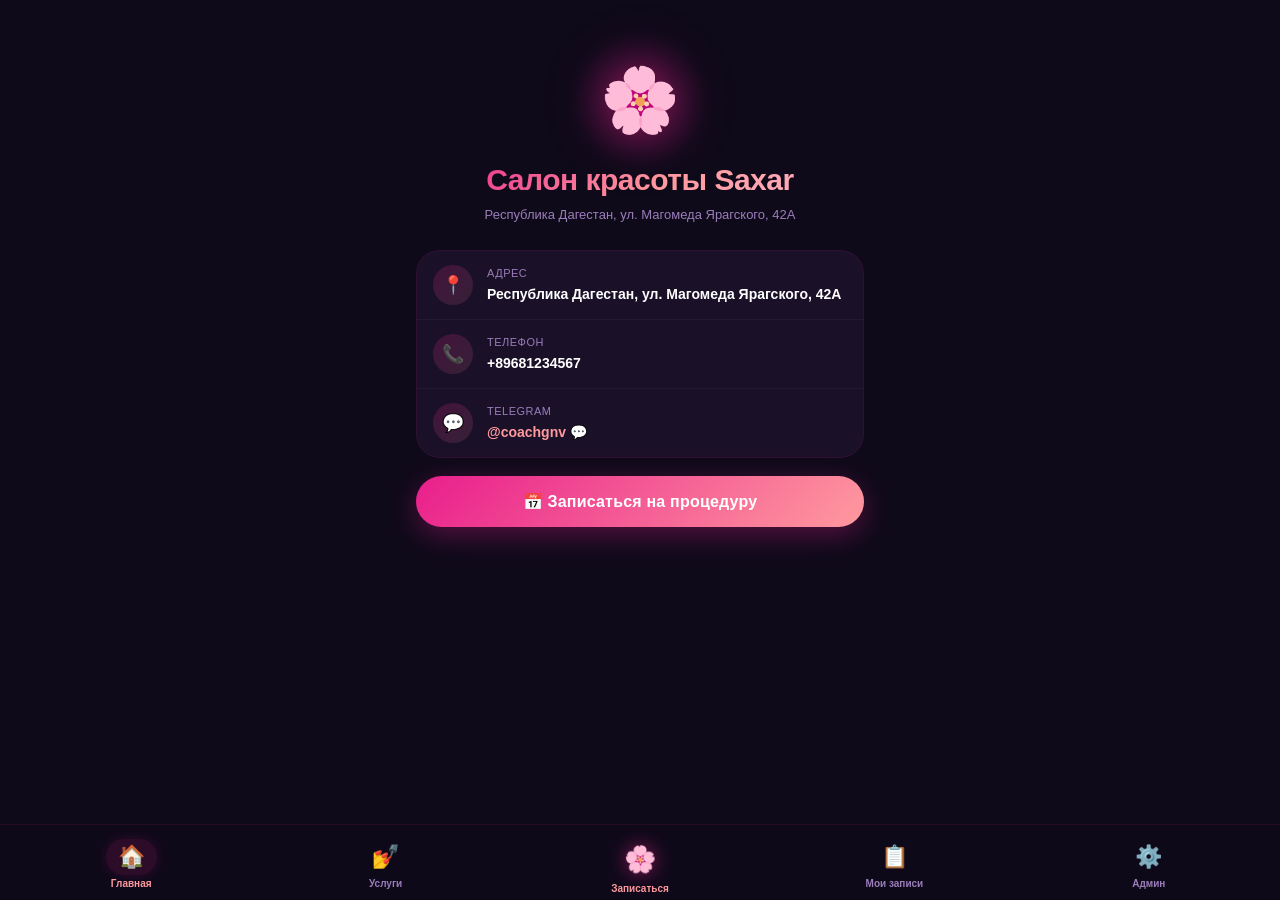
==== commit e75efabb: "Bust static file cache to force reload of updated app.js Co-Authored-By: Claude Sonnet 4.6 <noreply@" ====
--- a/static/index.html
+++ b/static/index.html
@@ -5,7 +5,7 @@
   <meta name="viewport" content="width=device-width, initial-scale=1.0, maximum-scale=1.0, user-scalable=no">
   <title>Салон Saxar 🌸</title>
   <script src="https://telegram.org/js/telegram-web-app.js"></script>
-  <link rel="stylesheet" href="style.css">
+  <link rel="stylesheet" href="style.css?v=20260609">
 </head>
 <body>
 
@@ -183,6 +183,6 @@
 <div id="loader" class="loader hidden"><div class="spinner"></div></div>
 <div id="toast" class="toast hidden"></div>
 
-<script src="app.js"></script>
+<script src="app.js?v=20260609"></script>
 </body>
 </html>
--- a/static/style.css
+++ b/static/style.css
@@ -1,34 +1,40 @@
-/* ══ RESET & BASE ══ */
+/* ── RESET & BASE ── */
 *, *::before, *::after { box-sizing: border-box; margin: 0; padding: 0; }
 
 :root {
-  --bg:     #1a1a2e;
-  --card:   #16213e;
-  --pink:   #e91e8c;
-  --pink2:  #ff6bb5;
-  --text:   #f0f0f0;
-  --hint:   #8a8a9a;
-  --green:  #4caf50;
-  --red:    #f44336;
-  --radius: 14px;
+  --bg:       #0f0a1a;
+  --bg2:      #1a1028;
+  --card:     #1a1028;
+  --card2:    #221436;
+  --pink:     #e91e8c;
+  --pink2:    #ff9a9e;
+  --pink3:    #ffb3c6;
+  --text:     #ffffff;
+  --text2:    #e8d5f5;
+  --hint:     #9b7dbb;
+  --green:    #56c596;
+  --red:      #f06292;
+  --gold:     #f8c96b;
+  --radius:   24px;
+  --radius-s: 16px;
+  --pill:     50px;
 }
 
 html, body {
   height: 100%;
   background: var(--bg);
   color: var(--text);
-  font-family: -apple-system, BlinkMacSystemFont, 'Segoe UI', sans-serif;
+  font-family: -apple-system, BlinkMacSystemFont, 'Segoe UI', Roboto, sans-serif;
   font-size: 15px;
   line-height: 1.5;
   -webkit-tap-highlight-color: transparent;
   overscroll-behavior: none;
 }
 
-/* ══ APP LAYOUT ══ */
 #app {
   max-width: 480px;
   margin: 0 auto;
-  padding: 16px 16px 80px;
+  padding: 20px 16px 90px;
   min-height: 100vh;
 }
 
@@ -37,217 +43,325 @@
 .mt-12 { margin-top: 12px; }
 .mt-16 { margin-top: 16px; }
 
-/* ══ PAGES ══ */
+/* ── PAGES ── */
 .page { display: none; }
 .page.active { display: block; }
-
-.page-header { margin-bottom: 16px; }
-.page-header h2 { font-size: 22px; font-weight: 800; }
+.page-header { margin-bottom: 20px; }
+.page-header h2 { font-size: 24px; font-weight: 800; letter-spacing: -0.5px; }
 .hint { color: var(--hint); font-size: 13px; margin-top: 4px; }
 
-/* ══ STEPS ══ */
+/* ── STEPS ── */
 .step { display: none; }
 .step.active { display: block; }
 
-/* ══ HERO ══ */
+/* ── HERO ── */
 .hero {
   text-align: center;
-  padding: 28px 0 20px;
-}
-.hero-logo { font-size: 48px; margin-bottom: 10px; }
-.hero-title { font-size: 26px; font-weight: 800; margin-bottom: 6px; }
-.hero-subtitle { color: var(--hint); font-size: 14px; }
-
-/* ══ INFO LIST ══ */
+  padding: 32px 0 26px;
+  position: relative;
+}
+.hero-logo {
+  font-size: 64px;
+  margin-bottom: 14px;
+  display: inline-block;
+  position: relative;
+  filter: drop-shadow(0 0 22px rgba(233,30,140,0.5));
+}
+.hero-logo::before {
+  content: '';
+  position: absolute;
+  top: 50%; left: 50%;
+  transform: translate(-50%, -50%);
+  width: 140px; height: 140px;
+  background: radial-gradient(circle, rgba(233,30,140,0.22) 0%, transparent 70%);
+  border-radius: 50%;
+  pointer-events: none;
+  z-index: -1;
+}
+.hero-title {
+  font-size: 30px;
+  font-weight: 900;
+  background: linear-gradient(135deg, var(--pink) 0%, var(--pink2) 55%, var(--pink3) 100%);
+  -webkit-background-clip: text;
+  -webkit-text-fill-color: transparent;
+  background-clip: text;
+  margin-bottom: 8px;
+  letter-spacing: -0.5px;
+  line-height: 1.2;
+}
+.hero-subtitle { color: var(--hint); font-size: 13px; line-height: 1.4; }
+
+/* ── INFO LIST ── */
 .info-list {
   background: var(--card);
   border-radius: var(--radius);
   overflow: hidden;
-  margin-bottom: 16px;
+  margin-bottom: 18px;
+  border: 1px solid rgba(233,30,140,0.1);
 }
 .info-row {
   display: flex;
   align-items: center;
-  gap: 12px;
+  gap: 14px;
   padding: 14px 16px;
-  border-bottom: 1px solid rgba(255,255,255,0.05);
+  border-bottom: 1px solid rgba(255,255,255,0.04);
+  transition: background 0.18s;
 }
 .info-row:last-child { border-bottom: none; }
-.info-icon { font-size: 20px; flex-shrink: 0; }
-.info-lbl { font-size: 12px; color: var(--hint); }
-.info-val { font-size: 14px; font-weight: 600; }
-
-/* ══ PROMO CARD ══ */
-.promo-card {
-  display: flex;
-  align-items: center;
-  gap: 14px;
-  background: linear-gradient(135deg, #2d1b4e, #1a1a2e);
-  border: 1px solid var(--pink);
-  border-radius: var(--radius);
+.info-row:active { background: rgba(233,30,140,0.07); }
+.info-icon {
+  width: 40px; height: 40px;
+  border-radius: var(--pill);
+  background: linear-gradient(135deg, rgba(233,30,140,0.2) 0%, rgba(255,154,158,0.12) 100%);
+  display: flex; align-items: center; justify-content: center;
+  font-size: 18px;
+  flex-shrink: 0;
+}
+.info-lbl { font-size: 11px; color: var(--hint); text-transform: uppercase; letter-spacing: 0.5px; margin-bottom: 2px; }
+.info-val { font-size: 14px; font-weight: 600; color: var(--text); }
+.info-val a { color: var(--pink2); text-decoration: none; font-weight: 700; }
+
+/* ── BUTTONS ── */
+.btn-primary {
+  display: flex;
+  align-items: center;
+  justify-content: center;
+  gap: 8px;
+  width: 100%;
   padding: 16px;
-  margin-bottom: 16px;
-}
-.promo-icon { font-size: 32px; }
-.promo-badge {
-  font-size: 11px;
-  font-weight: 700;
-  color: var(--pink);
-  text-transform: uppercase;
-  letter-spacing: 1px;
-  margin-bottom: 4px;
-}
-.promo-text { font-size: 15px; font-weight: 700; }
-
-/* ══ BUTTONS ══ */
-.btn-primary {
-  display: block;
-  width: 100%;
-  padding: 15px;
-  background: linear-gradient(135deg, var(--pink), var(--pink2));
+  background: linear-gradient(135deg, var(--pink) 0%, var(--pink2) 100%);
   color: #fff;
-  font-size: 15px;
+  font-size: 16px;
   font-weight: 700;
   border: none;
-  border-radius: var(--radius);
-  cursor: pointer;
-  text-align: center;
-  transition: opacity .2s, transform .1s;
-}
-.btn-primary:active { opacity: .85; transform: scale(.98); }
+  border-radius: var(--pill);
+  cursor: pointer;
+  letter-spacing: 0.2px;
+  transition: opacity .2s, transform .12s;
+  box-shadow: 0 8px 28px rgba(233,30,140,0.32);
+}
+.btn-primary:active { opacity: .88; transform: scale(.98); }
 
 .btn-secondary {
   display: block;
   width: 100%;
-  padding: 13px;
-  background: var(--card);
+  padding: 14px;
+  background: transparent;
   color: var(--hint);
   font-size: 15px;
   font-weight: 600;
-  border: none;
-  border-radius: var(--radius);
+  border: 1.5px solid rgba(233,30,140,0.22);
+  border-radius: var(--pill);
   cursor: pointer;
   text-align: center;
-}
+  transition: all .2s;
+}
+.btn-secondary:active { background: rgba(233,30,140,0.07); border-color: var(--pink); color: var(--pink2); }
 
 .back-btn {
   background: none;
   border: none;
-  color: var(--pink);
+  color: var(--pink2);
   font-size: 14px;
   font-weight: 600;
   cursor: pointer;
   padding: 0;
-  margin-bottom: 10px;
-}
-
-/* ══ УСЛУГИ ══ */
+  margin-bottom: 12px;
+  display: flex;
+  align-items: center;
+  gap: 4px;
+  opacity: .85;
+  transition: opacity .15s;
+}
+.back-btn:active { opacity: 1; }
+
+/* ── GENDER BUTTONS ── */
+.gender-btns {
+  display: flex;
+  gap: 12px;
+  margin-bottom: 20px;
+}
 .gender-btn {
   flex: 1;
-  padding: 12px;
+  padding: 22px 12px;
   border-radius: var(--radius);
-  border: 2px solid var(--card);
-  background: var(--card);
-  color: var(--text);
+  border: 1.5px solid rgba(255,255,255,0.07);
+  background: var(--card);
+  color: var(--text2);
   font-size: 15px;
   font-weight: 700;
   cursor: pointer;
-  transition: all .2s;
-}
+  transition: all .22s;
+  display: flex;
+  flex-direction: column;
+  align-items: center;
+  gap: 8px;
+}
+.gender-btn .g-icon { font-size: 34px; }
 .gender-btn.active {
   border-color: var(--pink);
-  background: rgba(233,30,140,0.15);
-  color: var(--pink);
-}
-
+  background: rgba(233,30,140,0.1);
+  color: var(--pink2);
+  box-shadow: 0 0 22px rgba(233,30,140,0.18);
+}
+.gender-btn:not(.active):active { transform: scale(.97); }
+
+/* ── КАТЕГОРИИ ── */
 .cat-block {
   margin-bottom: 10px;
   border-radius: var(--radius);
   overflow: hidden;
   background: var(--card);
+  border: 1px solid rgba(255,255,255,0.04);
 }
 .cat-title {
-  padding: 14px 16px;
+  padding: 16px;
   font-size: 15px;
   font-weight: 700;
   cursor: pointer;
   display: flex;
   justify-content: space-between;
   align-items: center;
+  color: var(--text);
+  user-select: none;
+  transition: background .18s;
+}
+.cat-title:active { background: rgba(233,30,140,0.06); }
+.cat-title-left { display: flex; align-items: center; gap: 10px; }
+.cat-dot {
+  width: 10px; height: 10px;
+  border-radius: 50%;
+  background: linear-gradient(135deg, var(--pink), var(--pink2));
+  flex-shrink: 0;
+}
+.cat-block:nth-child(2) .cat-dot { background: linear-gradient(135deg, #9b59b6, #c39bd3); }
+.cat-block:nth-child(3) .cat-dot { background: linear-gradient(135deg, #3498db, #85c1e9); }
+.cat-block:nth-child(4) .cat-dot { background: linear-gradient(135deg, #27ae60, #82e0aa); }
+.cat-block:nth-child(5) .cat-dot { background: linear-gradient(135deg, #e67e22, #f0b27a); }
+.cat-block:nth-child(6) .cat-dot { background: linear-gradient(135deg, #e74c3c, #f1948a); }
+.cat-count {
+  font-size: 12px;
+  color: var(--hint);
+  background: rgba(255,255,255,0.07);
+  padding: 2px 9px;
+  border-radius: var(--pill);
+  font-weight: 600;
+}
+.cat-arrow { font-size: 11px; color: var(--hint); transition: transform .25s; flex-shrink: 0; }
+.cat-arrow.open { transform: rotate(90deg); }
+
+/* плавное раскрытие без display:none */
+.cat-items {
+  max-height: 1400px;
+  overflow: hidden;
+  transition: max-height .35s ease, padding .35s ease;
+  padding: 0 10px 10px;
+}
+.cat-items.collapsed {
+  max-height: 0;
+  padding-bottom: 0;
+}
+
+/* ── КАРТОЧКИ УСЛУГ ── */
+.svc-card {
+  display: flex;
+  align-items: center;
+  justify-content: space-between;
+  gap: 12px;
+  padding: 12px 6px;
+  border-bottom: 1px solid rgba(255,255,255,0.04);
+  border-radius: var(--radius-s);
+  transition: background .15s;
+}
+.svc-card:last-child { border-bottom: none; }
+.svc-card:active { background: rgba(233,30,140,0.06); }
+.svc-info { flex: 1; min-width: 0; }
+.svc-name { font-size: 14px; font-weight: 600; color: var(--text); margin-bottom: 4px; word-break: break-word; line-height: 1.3; }
+.svc-price {
+  display: inline-block;
+  font-size: 12px;
+  font-weight: 700;
   color: var(--pink);
-}
-.cat-arrow { font-size: 12px; transition: transform .2s; }
-.cat-items { padding: 0 8px 8px; }
-.cat-items.collapsed { display: none; }
-
-.svc-card {
-  display: flex;
-  align-items: center;
-  justify-content: space-between;
-  gap: 10px;
-  padding: 10px 8px;
-  border-bottom: 1px solid rgba(255,255,255,0.05);
-}
-.svc-card:last-child { border-bottom: none; }
-.svc-info { flex: 1; min-width: 0; }
-.svc-name {
-  font-size: 14px;
-  font-weight: 600;
-  color: var(--text);
-  margin-bottom: 2px;
-  word-break: break-word;
-}
-.svc-price { font-size: 13px; color: var(--pink); font-weight: 700; }
-.svc-dur { font-size: 12px; color: var(--hint); }
+  background: rgba(233,30,140,0.1);
+  padding: 2px 10px;
+  border-radius: var(--pill);
+}
+.svc-dur { font-size: 11px; color: var(--hint); margin-top: 3px; }
 .svc-btn {
   flex-shrink: 0;
-  padding: 8px 14px;
-  background: linear-gradient(135deg, var(--pink), var(--pink2));
-  color: #fff;
-  border: none;
-  border-radius: 10px;
+  padding: 8px 16px;
+  background: transparent;
+  color: var(--pink);
+  border: 1.5px solid rgba(233,30,140,0.35);
+  border-radius: var(--pill);
   font-size: 13px;
   font-weight: 700;
   cursor: pointer;
+  transition: all .2s;
   white-space: nowrap;
 }
-
-/* ══ ЗАПИСЬ ══ */
+.svc-btn:active { background: rgba(233,30,140,0.15); transform: scale(.96); }
+
+/* ── BOOKING — ОПЦИИ ── */
 .book-option {
   display: flex;
   align-items: center;
-  gap: 12px;
+  gap: 14px;
+  background: var(--card);
+  border-radius: var(--radius);
+  padding: 16px;
+  margin-bottom: 10px;
+  cursor: pointer;
+  border: 1.5px solid rgba(255,255,255,0.05);
+  transition: all .2s;
+}
+.book-option:active {
+  border-color: var(--pink);
+  background: rgba(233,30,140,0.08);
+  transform: scale(.99);
+}
+.book-option-icon {
+  width: 44px; height: 44px;
+  border-radius: var(--pill);
+  background: linear-gradient(135deg, rgba(233,30,140,0.15) 0%, rgba(255,154,158,0.1) 100%);
+  display: flex; align-items: center; justify-content: center;
+  font-size: 22px;
+  flex-shrink: 0;
+}
+.book-option-name { font-size: 15px; font-weight: 700; color: var(--text); margin-bottom: 2px; }
+.book-option-price { font-size: 13px; color: var(--pink2); font-weight: 600; }
+.book-option-arrow { margin-left: auto; color: var(--hint); font-size: 16px; flex-shrink: 0; }
+
+/* ── ДАТЫ ── */
+.date-option {
+  display: flex;
+  align-items: center;
+  gap: 14px;
   background: var(--card);
   border-radius: var(--radius);
   padding: 14px 16px;
   margin-bottom: 10px;
   cursor: pointer;
-  transition: background .15s;
-  border: 2px solid transparent;
-}
-.book-option:active { border-color: var(--pink); background: rgba(233,30,140,0.1); }
-.book-option-emoji { font-size: 28px; flex-shrink: 0; }
-.book-option-name { font-size: 15px; font-weight: 700; }
-.book-option-price { font-size: 13px; color: var(--pink); margin-top: 2px; }
-
-/* Даты */
-.date-option {
-  display: flex;
-  align-items: center;
-  gap: 14px;
-  background: var(--card);
-  border-radius: var(--radius);
-  padding: 14px 16px;
-  margin-bottom: 10px;
-  cursor: pointer;
-  transition: background .15s;
-}
-.date-option:active { background: rgba(233,30,140,0.1); }
-.date-day { font-size: 13px; color: var(--hint); width: 24px; text-align: center; }
-.date-weekend { color: var(--pink) !important; }
+  border: 1.5px solid rgba(255,255,255,0.05);
+  transition: all .2s;
+}
+.date-option:active { border-color: var(--pink); background: rgba(233,30,140,0.08); }
+.date-day-badge {
+  width: 44px; height: 44px;
+  border-radius: var(--pill);
+  background: rgba(255,255,255,0.05);
+  display: flex; align-items: center; justify-content: center;
+  font-size: 12px; font-weight: 800; color: var(--hint);
+  flex-shrink: 0;
+}
+.date-weekend .date-day-badge {
+  background: rgba(233,30,140,0.12);
+  color: var(--pink2);
+}
 .date-val { font-size: 15px; font-weight: 700; }
-
-/* Время */
+.date-subval { font-size: 12px; color: var(--hint); margin-top: 2px; }
+
+/* ── ВРЕМЯ ── */
 .times-grid {
   display: grid;
   grid-template-columns: repeat(3, 1fr);
@@ -255,261 +369,252 @@
   margin-top: 8px;
 }
 .time-slot {
-  padding: 12px 8px;
-  border-radius: var(--radius);
+  padding: 14px 8px;
+  border-radius: var(--pill);
   text-align: center;
-  font-size: 14px;
-  font-weight: 600;
-  background: var(--card);
-}
-.time-slot.free { cursor: pointer; }
-.time-slot.free:active, .time-slot.sel {
-  background: rgba(233,30,140,0.2);
-  border: 2px solid var(--pink);
-  color: var(--pink);
-}
-.time-slot.busy { opacity: .4; cursor: not-allowed; }
-.legend {
-  display: flex;
-  gap: 16px;
-  color: var(--hint);
-  font-size: 13px;
-  margin-bottom: 12px;
-}
-
-/* Форма */
+  font-size: 14px; font-weight: 700;
+  background: var(--card);
+  border: 1.5px solid rgba(255,255,255,0.05);
+  transition: all .2s;
+}
+.time-slot.free { cursor: pointer; color: var(--text2); }
+.time-slot.free:active,
+.time-slot.sel {
+  background: rgba(233,30,140,0.12);
+  border-color: var(--pink);
+  color: var(--pink2);
+  box-shadow: 0 0 18px rgba(233,30,140,0.22);
+}
+.time-slot.busy { opacity: .3; cursor: not-allowed; }
+.legend { display: flex; gap: 16px; color: var(--hint); font-size: 13px; margin-bottom: 14px; }
+
+/* ── ФОРМА ── */
 .form-input {
   width: 100%;
-  padding: 14px 16px;
-  background: var(--card);
-  border: 2px solid transparent;
-  border-radius: var(--radius);
+  padding: 16px 22px;
+  background: var(--card);
+  border: 1.5px solid rgba(255,255,255,0.07);
+  border-radius: var(--pill);
   color: var(--text);
   font-size: 16px;
   outline: none;
-  transition: border-color .2s;
-}
-.form-input:focus { border-color: var(--pink); }
-
-/* Подтверждение */
+  transition: border-color .2s, box-shadow .2s;
+}
+.form-input:focus {
+  border-color: var(--pink);
+  box-shadow: 0 0 0 3px rgba(233,30,140,0.12);
+}
+.form-input::placeholder { color: var(--hint); }
+
+/* ── КАРТОЧКА ПОДТВЕРЖДЕНИЯ ── */
 .info-card-big {
   background: var(--card);
   border-radius: var(--radius);
   overflow: hidden;
+  border: 1px solid rgba(233,30,140,0.1);
 }
 .c-row {
   display: flex;
   justify-content: space-between;
   align-items: center;
-  padding: 12px 16px;
-  border-bottom: 1px solid rgba(255,255,255,0.05);
+  padding: 13px 18px;
+  border-bottom: 1px solid rgba(255,255,255,0.04);
 }
 .c-row:last-child { border-bottom: none; }
 .c-lbl { color: var(--hint); font-size: 13px; }
-.c-val { font-size: 14px; font-weight: 700; text-align: right; max-width: 60%; }
-.c-pink { color: var(--pink); }
-
-/* Успех */
-.success-wrap { text-align: center; padding: 24px 0; }
-.success-emoji { font-size: 64px; margin-bottom: 16px; }
-.success-title { font-size: 24px; font-weight: 800; margin-bottom: 20px; }
-
-/* ══ МОИ ЗАПИСИ / АДМИН ══ */
+.c-val { font-size: 14px; font-weight: 700; text-align: right; max-width: 65%; line-height: 1.3; }
+.c-pink { color: var(--pink2); }
+
+/* ── УСПЕХ ── */
+.success-wrap { text-align: center; padding: 40px 0; }
+.success-emoji {
+  font-size: 80px;
+  margin-bottom: 16px;
+  display: block;
+  filter: drop-shadow(0 0 24px rgba(233,30,140,0.45));
+}
+.success-title {
+  font-size: 28px; font-weight: 900;
+  margin-bottom: 22px;
+  background: linear-gradient(135deg, var(--pink) 0%, var(--pink2) 55%, var(--pink3) 100%);
+  -webkit-background-clip: text;
+  -webkit-text-fill-color: transparent;
+  background-clip: text;
+}
+
+/* ── МОИ ЗАПИСИ / КАРТОЧКИ ── */
 .booking-card {
   background: var(--card);
   border-radius: var(--radius);
-  padding: 16px;
+  padding: 18px;
   margin-bottom: 12px;
-}
-.bk-header {
-  display: flex;
-  justify-content: space-between;
-  align-items: flex-start;
-  margin-bottom: 10px;
-}
-.bk-name { font-size: 15px; font-weight: 700; flex: 1; }
-.bk-id { color: var(--hint); font-size: 12px; flex-shrink: 0; }
-.bk-meta {
-  display: flex;
-  gap: 16px;
-  font-size: 14px;
-  color: var(--hint);
-  margin-bottom: 8px;
-}
-.bk-price { color: var(--pink); font-weight: 700; font-size: 14px; margin-bottom: 12px; }
+  border: 1px solid rgba(255,255,255,0.04);
+  border-top: 2.5px solid var(--pink);
+}
+.bk-header { display: flex; justify-content: space-between; align-items: flex-start; margin-bottom: 10px; gap: 8px; }
+.bk-name { font-size: 15px; font-weight: 700; flex: 1; line-height: 1.3; }
+.bk-id {
+  color: var(--hint); font-size: 12px; flex-shrink: 0;
+  background: rgba(255,255,255,0.06);
+  padding: 2px 10px; border-radius: var(--pill);
+}
+.bk-meta { display: flex; gap: 16px; font-size: 13px; color: var(--text2); margin-bottom: 8px; }
+.bk-price { color: var(--pink2); font-weight: 700; font-size: 14px; margin-bottom: 14px; }
 .btn-cancel {
-  width: 100%;
-  padding: 10px;
-  background: rgba(244,67,54,0.15);
+  width: 100%; padding: 11px;
+  background: transparent;
   color: var(--red);
-  border: 1px solid rgba(244,67,54,0.3);
-  border-radius: 10px;
-  font-size: 14px;
-  font-weight: 600;
-  cursor: pointer;
-}
-
-/* ══ TABS ══ */
+  border: 1.5px solid rgba(240,98,146,0.3);
+  border-radius: var(--pill);
+  font-size: 14px; font-weight: 600;
+  cursor: pointer;
+  transition: all .2s;
+}
+.btn-cancel:active { background: rgba(240,98,146,0.1); border-color: var(--red); }
+
+/* ── TABS ── */
 .tab-bar {
-  display: flex;
-  gap: 8px;
+  display: flex; gap: 5px;
   margin-bottom: 16px;
   background: var(--card);
-  padding: 6px;
-  border-radius: var(--radius);
+  padding: 5px;
+  border-radius: var(--pill);
+  border: 1px solid rgba(255,255,255,0.04);
 }
 .tab {
-  flex: 1;
-  padding: 9px;
-  background: none;
-  border: none;
-  color: var(--hint);
-  font-size: 14px;
-  font-weight: 600;
-  border-radius: 10px;
-  cursor: pointer;
+  flex: 1; padding: 10px 6px;
+  background: none; border: none;
+  color: var(--hint); font-size: 14px; font-weight: 600;
+  border-radius: var(--pill); cursor: pointer;
   transition: all .2s;
 }
-.tab.active { background: var(--pink); color: #fff; }
+.tab.active {
+  background: linear-gradient(135deg, var(--pink) 0%, var(--pink2) 100%);
+  color: #fff;
+  box-shadow: 0 4px 14px rgba(233,30,140,0.3);
+}
 .tab-panel { display: none; }
 .tab-panel.active { display: block; }
 
-/* ══ СТАТИСТИКА ══ */
-.stat-grid {
-  display: grid;
-  grid-template-columns: repeat(3,1fr);
-  gap: 10px;
-  margin-bottom: 16px;
-}
+/* ── СТАТИСТИКА ── */
+.stat-grid { display: grid; grid-template-columns: repeat(3,1fr); gap: 10px; margin-bottom: 16px; }
 .stat-mini {
-  background: var(--card);
-  border-radius: var(--radius);
-  padding: 14px;
-  text-align: center;
-}
-.stat-val { font-size: 22px; font-weight: 800; color: var(--pink); }
+  background: var(--card); border-radius: var(--radius);
+  padding: 16px 12px; text-align: center;
+  border: 1px solid rgba(255,255,255,0.04);
+}
+.stat-val {
+  font-size: 24px; font-weight: 900;
+  background: linear-gradient(135deg, var(--pink) 0%, var(--pink3) 100%);
+  -webkit-background-clip: text;
+  -webkit-text-fill-color: transparent;
+  background-clip: text;
+}
 .stat-lbl { font-size: 11px; color: var(--hint); margin-top: 4px; }
 .stat-block {
-  background: var(--card);
-  border-radius: var(--radius);
-  padding: 16px;
-  margin-bottom: 12px;
-}
-.stat-block-title { font-size: 15px; font-weight: 700; margin-bottom: 14px; }
+  background: var(--card); border-radius: var(--radius);
+  padding: 16px; margin-bottom: 12px;
+  border: 1px solid rgba(255,255,255,0.04);
+}
+.stat-block-title { font-size: 15px; font-weight: 700; margin-bottom: 14px; color: var(--text2); }
 .stat-row {
-  display: flex;
-  justify-content: space-between;
-  font-size: 14px;
-  padding: 6px 0;
-  border-bottom: 1px solid rgba(255,255,255,0.05);
+  display: flex; justify-content: space-between;
+  font-size: 14px; padding: 7px 0;
+  border-bottom: 1px solid rgba(255,255,255,0.04);
+  color: var(--text2);
 }
 .stat-row:last-child { border-bottom: none; }
-.stat-row-right { color: var(--pink); font-weight: 700; }
-.progress-wrap {
-  height: 6px;
-  background: rgba(255,255,255,0.08);
-  border-radius: 3px;
-  overflow: hidden;
-}
+.stat-row-right { color: var(--pink2); font-weight: 700; }
+.progress-wrap { height: 6px; background: rgba(255,255,255,0.06); border-radius: var(--pill); overflow: hidden; }
 .progress-fill {
   height: 100%;
   background: linear-gradient(90deg, var(--pink), var(--pink2));
-  border-radius: 3px;
-  transition: width .5s ease;
-}
-
-/* ══ ОТЗЫВЫ ══ */
+  border-radius: var(--pill);
+  transition: width .6s ease;
+}
+
+/* ── ОТЗЫВЫ ── */
 .review-card {
-  background: rgba(255,255,255,0.04);
-  border-radius: 10px;
-  padding: 12px 14px;
-  margin-bottom: 10px;
-}
-.review-stars { font-size: 16px; margin-bottom: 4px; }
+  background: rgba(255,255,255,0.03);
+  border-radius: var(--radius-s); padding: 14px; margin-bottom: 10px;
+  border: 1px solid rgba(255,255,255,0.04);
+}
+.review-stars { font-size: 16px; margin-bottom: 5px; }
 .review-svc { font-size: 14px; font-weight: 700; margin-bottom: 4px; }
 .review-meta { font-size: 12px; color: var(--hint); }
 
-/* ══ EMPTY STATE ══ */
-.empty {
-  text-align: center;
-  padding: 40px 20px;
-  color: var(--hint);
-}
-.empty-ico { font-size: 48px; margin-bottom: 12px; }
-.empty-tit { font-size: 16px; font-weight: 700; color: var(--text); margin-bottom: 6px; }
-.empty-txt { font-size: 14px; margin-bottom: 16px; }
-
-/* ══ LOADER ══ */
+/* ── EMPTY ── */
+.empty { text-align: center; padding: 48px 20px; color: var(--hint); }
+.empty-ico { font-size: 52px; margin-bottom: 14px; }
+.empty-tit { font-size: 17px; font-weight: 700; color: var(--text); margin-bottom: 6px; }
+.empty-txt { font-size: 14px; margin-bottom: 20px; }
+
+/* ── LOADER ── */
 .loader {
-  position: fixed;
-  inset: 0;
-  background: rgba(0,0,0,.6);
-  display: flex;
-  align-items: center;
-  justify-content: center;
+  position: fixed; inset: 0;
+  background: rgba(15,10,26,.82);
+  display: flex; align-items: center; justify-content: center;
   z-index: 999;
-}
-.loading-wrap {
-  display: flex;
-  justify-content: center;
-  padding: 32px;
-}
+  backdrop-filter: blur(6px);
+}
+.loading-wrap { display: flex; justify-content: center; padding: 32px; }
 .spinner {
-  width: 36px;
-  height: 36px;
-  border: 3px solid rgba(233,30,140,.3);
+  width: 42px; height: 42px;
+  border: 3px solid rgba(233,30,140,.15);
   border-top-color: var(--pink);
   border-radius: 50%;
   animation: spin .7s linear infinite;
 }
 @keyframes spin { to { transform: rotate(360deg); } }
 
-/* ══ TOAST ══ */
+/* ── TOAST ── */
 .toast {
-  position: fixed;
-  bottom: 88px;
-  left: 50%;
-  transform: translateX(-50%);
-  background: #333;
-  color: #fff;
-  padding: 10px 20px;
-  border-radius: 20px;
-  font-size: 14px;
-  font-weight: 600;
-  z-index: 1000;
-  white-space: nowrap;
-  max-width: 90vw;
-}
-.toast.ok  { background: var(--green); }
-.toast.err { background: var(--red); }
-
-/* ══ НИЖНЯЯ НАВИГАЦИЯ ══ */
+  position: fixed; bottom: 96px; left: 50%; transform: translateX(-50%);
+  background: var(--card2); color: var(--text);
+  padding: 12px 24px; border-radius: var(--pill);
+  font-size: 14px; font-weight: 600;
+  z-index: 1000; white-space: nowrap; max-width: 90vw;
+  border: 1px solid rgba(255,255,255,0.08);
+  box-shadow: 0 4px 20px rgba(0,0,0,0.3);
+}
+.toast.ok  { background: rgba(86,197,150,0.15); border-color: var(--green); color: var(--green); }
+.toast.err { background: rgba(240,98,146,0.15); border-color: var(--red); color: var(--red); }
+
+/* ── НИЖНЯЯ НАВИГАЦИЯ ── */
 .bottom-nav {
-  position: fixed;
-  bottom: 0;
-  left: 0;
-  right: 0;
-  display: flex;
-  background: var(--card);
-  border-top: 1px solid rgba(255,255,255,0.06);
-  padding: 6px 0 env(safe-area-inset-bottom);
+  position: fixed; bottom: 0; left: 0; right: 0;
+  display: flex;
+  background: rgba(15,10,26,0.97);
+  border-top: 1px solid rgba(233,30,140,0.1);
+  padding: 8px 4px env(safe-area-inset-bottom);
   z-index: 100;
+  backdrop-filter: blur(18px);
 }
 .nav-btn {
-  flex: 1;
-  display: flex;
-  flex-direction: column;
-  align-items: center;
-  gap: 3px;
-  background: none;
-  border: none;
-  color: var(--hint);
-  font-size: 10px;
-  cursor: pointer;
-  padding: 6px 0;
+  flex: 1; display: flex; flex-direction: column;
+  align-items: center; gap: 3px;
+  background: none; border: none;
+  color: var(--hint); cursor: pointer;
+  padding: 6px 4px;
   transition: color .2s;
 }
-.nav-btn.active { color: var(--pink); }
-.nav-btn .ni { font-size: 22px; }
+.nav-btn .ni {
+  font-size: 22px; display: block;
+  padding: 5px 12px;
+  border-radius: var(--pill);
+  transition: all .22s;
+}
 .nav-btn .nl { font-size: 10px; font-weight: 600; }
-.nav-cta .ni { font-size: 26px; }
+.nav-btn.active { color: var(--pink2); }
+.nav-btn.active .ni {
+  background: rgba(233,30,140,0.14);
+  box-shadow: 0 0 14px rgba(233,30,140,0.16);
+}
+.nav-cta { color: var(--pink2) !important; }
+.nav-cta .ni {
+  font-size: 26px !important;
+  filter: drop-shadow(0 0 10px rgba(233,30,140,0.6));
+}
+.nav-cta.active .ni {
+  background: rgba(233,30,140,0.2) !important;
+}
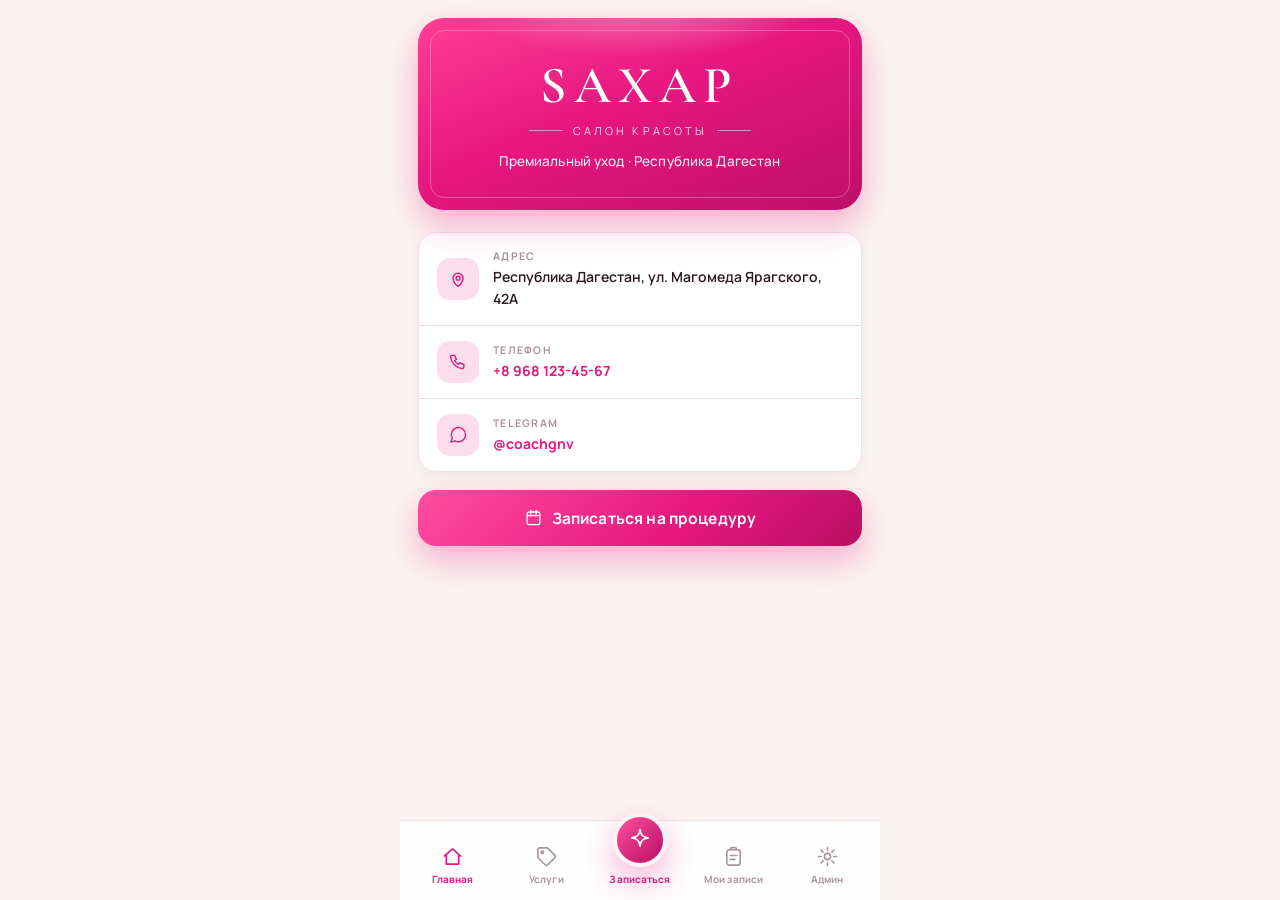
==== commit a43e871f: "Премиум-редизайн Mini App: светлая тема SAXAР, фуксия из логотипа, серифная типографика, SVG-иконки " ====
--- a/static/index.html
+++ b/static/index.html
@@ -3,162 +3,211 @@
 <head>
   <meta charset="UTF-8">
   <meta name="viewport" content="width=device-width, initial-scale=1.0, maximum-scale=1.0, user-scalable=no">
-  <title>Салон Saxar 🌸</title>
+  <title>Студия Saxar</title>
   <script src="https://telegram.org/js/telegram-web-app.js"></script>
-  <link rel="stylesheet" href="style.css?v=20260609">
+  <link rel="preconnect" href="https://fonts.googleapis.com">
+  <link rel="preconnect" href="https://fonts.gstatic.com" crossorigin>
+  <link href="https://fonts.googleapis.com/css2?family=Cormorant+Garamond:wght@500;600;700&family=Manrope:wght@400;500;600;700;800&display=swap&subset=cyrillic,latin" rel="stylesheet">
+  <link rel="stylesheet" href="style.css?v=20260613">
 </head>
 <body>
 
+<!-- ════ SVG-СПРАЙТ ИКОНОК ════ -->
+<svg width="0" height="0" style="position:absolute" aria-hidden="true">
+  <symbol id="i-pin"      viewBox="0 0 24 24" fill="none" stroke="currentColor" stroke-width="1.7" stroke-linecap="round" stroke-linejoin="round"><path d="M12 21s-6-5.4-6-10a6 6 0 1 1 12 0c0 4.6-6 10-6 10z"/><circle cx="12" cy="11" r="2.3"/></symbol>
+  <symbol id="i-phone"    viewBox="0 0 24 24" fill="none" stroke="currentColor" stroke-width="1.7" stroke-linecap="round" stroke-linejoin="round"><path d="M5 4h3l2 5-2 1.2a12 12 0 0 0 4.8 4.8L14 13l5 2v3a2 2 0 0 1-2 2A16 16 0 0 1 3 6a2 2 0 0 1 2-2z"/></symbol>
+  <symbol id="i-chat"     viewBox="0 0 24 24" fill="none" stroke="currentColor" stroke-width="1.7" stroke-linecap="round" stroke-linejoin="round"><path d="M21 11.5a8.5 8.5 0 0 1-12.6 7.5L3.5 20.5l1.5-4.9A8.5 8.5 0 1 1 21 11.5z"/></symbol>
+  <symbol id="i-calendar" viewBox="0 0 24 24" fill="none" stroke="currentColor" stroke-width="1.7" stroke-linecap="round" stroke-linejoin="round"><rect x="4" y="5" width="16" height="16" rx="2.5"/><path d="M4 9.5h16M8.5 3v4M15.5 3v4"/></symbol>
+  <symbol id="i-clock"    viewBox="0 0 24 24" fill="none" stroke="currentColor" stroke-width="1.7" stroke-linecap="round" stroke-linejoin="round"><circle cx="12" cy="12" r="8.5"/><path d="M12 7.5V12l3 1.8"/></symbol>
+  <symbol id="i-check"    viewBox="0 0 24 24" fill="none" stroke="currentColor" stroke-width="2" stroke-linecap="round" stroke-linejoin="round"><path d="M5 12.5 10 17.5 19 7"/></symbol>
+  <symbol id="i-close"    viewBox="0 0 24 24" fill="none" stroke="currentColor" stroke-width="1.8" stroke-linecap="round" stroke-linejoin="round"><path d="M6 6l12 12M18 6 6 18"/></symbol>
+  <symbol id="i-chev-r"   viewBox="0 0 24 24" fill="none" stroke="currentColor" stroke-width="1.8" stroke-linecap="round" stroke-linejoin="round"><path d="M9 5l7 7-7 7"/></symbol>
+  <symbol id="i-arrow-l"  viewBox="0 0 24 24" fill="none" stroke="currentColor" stroke-width="1.8" stroke-linecap="round" stroke-linejoin="round"><path d="M15 5l-7 7 7 7"/></symbol>
+  <symbol id="i-home"     viewBox="0 0 24 24" fill="none" stroke="currentColor" stroke-width="1.7" stroke-linecap="round" stroke-linejoin="round"><path d="M3.5 11.5 12 4l8.5 7.5"/><path d="M5.5 10v10h13V10"/></symbol>
+  <symbol id="i-tag"      viewBox="0 0 24 24" fill="none" stroke="currentColor" stroke-width="1.7" stroke-linecap="round" stroke-linejoin="round"><path d="M20.6 13.4 13.4 20.6a2 2 0 0 1-2.8 0L3 13V5a2 2 0 0 1 2-2h8l7.6 7.6a2 2 0 0 1 0 2.8z"/><circle cx="7.6" cy="7.6" r="1.3"/></symbol>
+  <symbol id="i-clipboard"viewBox="0 0 24 24" fill="none" stroke="currentColor" stroke-width="1.7" stroke-linecap="round" stroke-linejoin="round"><rect x="5" y="5" width="14" height="16" rx="2.5"/><path d="M9 5V4a1.2 1.2 0 0 1 1.2-1.2h3.6A1.2 1.2 0 0 1 15 4v1"/><path d="M8.5 11h7M8.5 15h5"/></symbol>
+  <symbol id="i-gear"     viewBox="0 0 24 24" fill="none" stroke="currentColor" stroke-width="1.7" stroke-linecap="round" stroke-linejoin="round"><circle cx="12" cy="12" r="3.2"/><path d="M12 2.5v3M12 18.5v3M21.5 12h-3M5.5 12h-3M18.7 5.3l-2.1 2.1M7.4 16.6l-2.1 2.1M18.7 18.7l-2.1-2.1M7.4 7.4 5.3 5.3"/></symbol>
+  <symbol id="i-spark"    viewBox="0 0 24 24" fill="none" stroke="currentColor" stroke-width="1.7" stroke-linecap="round" stroke-linejoin="round"><path d="M12 2.5c.5 5 2.5 7 7.5 7.5-5 .5-7 2.5-7.5 7.5-.5-5-2.5-7-7.5-7.5 5-.5 7-2.5 7.5-7.5z"/></symbol>
+  <symbol id="i-user"     viewBox="0 0 24 24" fill="none" stroke="currentColor" stroke-width="1.7" stroke-linecap="round" stroke-linejoin="round"><circle cx="12" cy="8" r="4"/><path d="M5 20a7 7 0 0 1 14 0"/></symbol>
+  <symbol id="i-venus"    viewBox="0 0 24 24" fill="none" stroke="currentColor" stroke-width="1.7" stroke-linecap="round" stroke-linejoin="round"><circle cx="12" cy="8.5" r="5"/><path d="M12 13.5V21M8.5 18h7"/></symbol>
+  <symbol id="i-mars"     viewBox="0 0 24 24" fill="none" stroke="currentColor" stroke-width="1.7" stroke-linecap="round" stroke-linejoin="round"><circle cx="10" cy="14" r="5.2"/><path d="M14.2 9.8 20 4M14.5 4H20v5.5"/></symbol>
+  <symbol id="i-folder"   viewBox="0 0 24 24" fill="none" stroke="currentColor" stroke-width="1.7" stroke-linecap="round" stroke-linejoin="round"><path d="M3 7a2 2 0 0 1 2-2h4l2 2.5h6a2 2 0 0 1 2 2V18a2 2 0 0 1-2 2H5a2 2 0 0 1-2-2z"/></symbol>
+  <symbol id="i-inbox"    viewBox="0 0 24 24" fill="none" stroke="currentColor" stroke-width="1.7" stroke-linecap="round" stroke-linejoin="round"><path d="M4 13l2.5-7.5A2 2 0 0 1 8.4 4h7.2a2 2 0 0 1 1.9 1.5L20 13v5a2 2 0 0 1-2 2H6a2 2 0 0 1-2-2z"/><path d="M4 13h4l1.5 2.5h5L16 13h4"/></symbol>
+  <symbol id="i-alert"    viewBox="0 0 24 24" fill="none" stroke="currentColor" stroke-width="1.7" stroke-linecap="round" stroke-linejoin="round"><circle cx="12" cy="12" r="9"/><path d="M12 7.5v5M12 16h.01"/></symbol>
+  <symbol id="i-chart"    viewBox="0 0 24 24" fill="none" stroke="currentColor" stroke-width="1.7" stroke-linecap="round" stroke-linejoin="round"><path d="M4 20V4M4 20h16M8 16v-4M12 16V8M16 16v-6"/></symbol>
+  <symbol id="i-star-line"viewBox="0 0 24 24" fill="none" stroke="currentColor" stroke-width="1.7" stroke-linecap="round" stroke-linejoin="round"><path d="M12 3.5l2.6 5.3 5.9.9-4.3 4.1 1 5.8L12 17.9 6.8 19.6l1-5.8L3.5 9.7l5.9-.9z"/></symbol>
+</svg>
+
 <div id="app">
 
-  <!-- ── ГЛАВНАЯ ── -->
+  <!-- ──────── ГЛАВНАЯ ──────── -->
   <section id="page-home" class="page active">
     <div class="hero">
-      <div class="hero-logo">🌸</div>
-      <h1 class="hero-title">Салон красоты Saxar</h1>
-      <p class="hero-subtitle">Республика Дагестан, ул. Магомеда Ярагского, 42А</p>
+      <div class="hero-mark">SAXAР</div>
+      <div class="hero-rule"><span>салон красоты</span></div>
+      <p class="hero-sub">Премиальный уход · Республика Дагестан</p>
     </div>
 
     <div class="info-list">
       <div class="info-row">
-        <span class="info-icon">📍</span>
+        <span class="info-icon"><svg><use href="#i-pin"/></svg></span>
         <div>
           <div class="info-lbl">Адрес</div>
           <div class="info-val">Республика Дагестан, ул. Магомеда Ярагского, 42А</div>
         </div>
       </div>
       <div class="info-row">
-        <span class="info-icon">📞</span>
+        <span class="info-icon"><svg><use href="#i-phone"/></svg></span>
         <div>
           <div class="info-lbl">Телефон</div>
-          <div class="info-val">+89681234567</div>
+          <div class="info-val"><a href="tel:+89681234567">+8 968 123-45-67</a></div>
         </div>
       </div>
       <div class="info-row">
-        <span class="info-icon">💬</span>
+        <span class="info-icon"><svg><use href="#i-chat"/></svg></span>
         <div>
           <div class="info-lbl">Telegram</div>
-          <div class="info-val"><a href="https://t.me/coachgnv">@coachgnv 💬</a></div>
+          <div class="info-val"><a href="https://t.me/coachgnv">@coachgnv</a></div>
         </div>
       </div>
     </div>
 
-    <button class="btn-primary mt-16" onclick="nav('book')">📅 Записаться на процедуру</button>
-  </section>
-
-  <!-- ── УСЛУГИ ── -->
+    <button class="btn-primary mt-16" onclick="nav('book')"><svg><use href="#i-calendar"/></svg>Записаться на процедуру</button>
+  </section>
+
+  <!-- ──────── УСЛУГИ ──────── -->
   <section id="page-services" class="page">
-    <div class="page-header"><h2>💅 Услуги и цены</h2></div>
+    <div class="page-header">
+      <div class="page-eyebrow">Прайс-лист</div>
+      <h2>Услуги и цены</h2>
+    </div>
+    <div class="segmented hidden" id="services-gender-seg"></div>
     <div id="services-list"></div>
   </section>
 
-  <!-- ── ЗАПИСЬ ── -->
+  <!-- ──────── ЗАПИСЬ ──────── -->
   <section id="page-book" class="page">
 
-    <!-- Шаг 0 — пол -->
+    <!-- Шаг 1 — пол -->
     <div id="step-gender" class="step active">
       <div class="page-header">
-        <h2>📅 Запись</h2>
-        <p class="hint">Шаг 1 из 7 — выбери раздел</p>
+        <div class="page-eyebrow" data-step></div>
+        <h2>Выберите раздел</h2>
+        <div class="step-progress" data-progress></div>
       </div>
       <div class="gender-btns" id="book-gender-list"></div>
     </div>
 
-    <!-- Шаг 1 — категория -->
+    <!-- Шаг 2 — категория -->
     <div id="step-category" class="step">
       <div class="page-header">
-        <button class="back-btn" onclick="goStep('gender')">← Назад</button>
-        <h2>📁 Категория</h2>
-        <p class="hint">Шаг 2 из 7 — выбери категорию</p>
+        <button class="back-btn" onclick="backFromCategory()"><svg><use href="#i-arrow-l"/></svg>Назад</button>
+        <div class="page-eyebrow" data-step></div>
+        <h2>Категория</h2>
+        <div class="step-progress" data-progress></div>
       </div>
       <div id="book-category-list"></div>
     </div>
 
-    <!-- Шаг 2 — услуга -->
+    <!-- Шаг 3 — услуга -->
     <div id="step-service" class="step">
       <div class="page-header">
-        <button class="back-btn" onclick="goStep('category')">← Назад</button>
-        <h2>✨ Услуга</h2>
-        <p class="hint">Шаг 3 из 7 — выбери услугу</p>
+        <button class="back-btn" onclick="goStep('category')"><svg><use href="#i-arrow-l"/></svg>Назад</button>
+        <div class="page-eyebrow" data-step></div>
+        <h2>Услуга</h2>
+        <div class="step-progress" data-progress></div>
       </div>
       <div id="book-service-list"></div>
     </div>
 
-    <!-- Шаг 3 — дата -->
+    <!-- Шаг 4 — дата -->
     <div id="step-date" class="step">
       <div class="page-header">
-        <button class="back-btn" onclick="goStep('service')">← Назад</button>
-        <h2>📅 Выбери дату</h2>
-        <p class="hint">Шаг 4 из 7</p>
+        <button class="back-btn" onclick="goStep('service')"><svg><use href="#i-arrow-l"/></svg>Назад</button>
+        <div class="page-eyebrow" data-step></div>
+        <h2>Выберите дату</h2>
+        <div class="step-progress" data-progress></div>
       </div>
       <div id="dates-list"></div>
     </div>
 
-    <!-- Шаг 4 — время -->
+    <!-- Шаг 5 — время -->
     <div id="step-time" class="step">
       <div class="page-header">
-        <button class="back-btn" onclick="goStep('date')">← Назад</button>
-        <h2>⏰ Выбери время</h2>
-        <p class="hint">Шаг 5 из 7</p>
-      </div>
-      <div class="legend"><span>✓ свободно</span><span>✗ занято</span></div>
+        <button class="back-btn" onclick="goStep('date')"><svg><use href="#i-arrow-l"/></svg>Назад</button>
+        <div class="page-eyebrow" data-step></div>
+        <h2>Выберите время</h2>
+        <div class="step-progress" data-progress></div>
+      </div>
+      <div class="legend"><span><i class="lg-dot lg-free"></i> свободно</span><span><i class="lg-dot lg-busy"></i> занято</span></div>
       <div id="times-grid" class="times-grid"></div>
     </div>
 
-    <!-- Шаг 5 — имя -->
+    <!-- Шаг 6 — имя -->
     <div id="step-name" class="step">
       <div class="page-header">
-        <button class="back-btn" onclick="goStep('time')">← Назад</button>
-        <h2>👤 Ваше имя</h2>
-        <p class="hint">Шаг 6 из 7</p>
-      </div>
+        <button class="back-btn" onclick="goStep('time')"><svg><use href="#i-arrow-l"/></svg>Назад</button>
+        <div class="page-eyebrow" data-step></div>
+        <h2>Ваше имя</h2>
+        <div class="step-progress" data-progress></div>
+      </div>
+      <div class="field-label">Как к вам обращаться</div>
       <input id="inp-name" class="form-input" type="text" placeholder="Введите имя">
-      <button class="btn-primary mt-12" onclick="submitName()">Далее →</button>
-    </div>
-
-    <!-- Шаг 6 — телефон -->
+      <button class="btn-primary mt-12" onclick="submitName()">Продолжить<svg><use href="#i-chev-r"/></svg></button>
+    </div>
+
+    <!-- Шаг 7 — телефон -->
     <div id="step-phone" class="step">
       <div class="page-header">
-        <button class="back-btn" onclick="goStep('name')">← Назад</button>
-        <h2>📱 Номер телефона</h2>
-        <p class="hint">Шаг 7 из 7</p>
-      </div>
+        <button class="back-btn" onclick="goStep('name')"><svg><use href="#i-arrow-l"/></svg>Назад</button>
+        <div class="page-eyebrow" data-step></div>
+        <h2>Номер телефона</h2>
+        <div class="step-progress" data-progress></div>
+      </div>
+      <div class="field-label">Для подтверждения записи</div>
       <input id="inp-phone" class="form-input" type="tel" placeholder="+7 (999) 123-45-67">
-      <button class="btn-primary mt-12" onclick="submitPhone()">Проверить запись →</button>
-    </div>
-
-    <!-- Шаг 7 — подтверждение -->
+      <button class="btn-primary mt-12" onclick="submitPhone()">Проверить запись<svg><use href="#i-chev-r"/></svg></button>
+    </div>
+
+    <!-- Подтверждение -->
     <div id="step-confirm" class="step">
       <div class="page-header">
-        <button class="back-btn" onclick="goStep('phone')">← Назад</button>
-        <h2>📋 Подтверждение</h2>
+        <button class="back-btn" onclick="goStep('phone')"><svg><use href="#i-arrow-l"/></svg>Назад</button>
+        <div class="page-eyebrow">Почти готово</div>
+        <h2>Подтверждение</h2>
       </div>
       <div id="confirm-card" class="info-card-big"></div>
-      <button class="btn-primary mt-16" onclick="confirmBooking()">✓ Подтвердить запись</button>
+      <button class="btn-primary mt-16" onclick="confirmBooking()"><svg><use href="#i-check"/></svg>Подтвердить запись</button>
       <button class="btn-secondary mt-8" onclick="nav('home')">Отмена</button>
     </div>
 
     <!-- Успех -->
     <div id="step-success" class="step">
       <div class="success-wrap">
-        <div class="success-emoji">🎉</div>
-        <h2 class="success-title">Запись подтверждена!</h2>
+        <div class="success-badge"><svg><use href="#i-check"/></svg></div>
+        <h2 class="success-title">Запись подтверждена</h2>
         <div id="success-card" class="info-card-big"></div>
-        <button class="btn-primary mt-16" onclick="nav('home')">🏠 На главную</button>
-      </div>
-    </div>
-
-  </section>
-
-  <!-- ── МОИ ЗАПИСИ ── -->
+        <button class="btn-primary mt-16" onclick="nav('home')"><svg><use href="#i-home"/></svg>На главную</button>
+      </div>
+    </div>
+
+  </section>
+
+  <!-- ──────── МОИ ЗАПИСИ ──────── -->
   <section id="page-mybookings" class="page">
-    <div class="page-header"><h2>📋 Мои записи</h2></div>
+    <div class="page-header">
+      <div class="page-eyebrow">Личный кабинет</div>
+      <h2>Мои записи</h2>
+    </div>
     <div id="my-bookings-list"></div>
   </section>
 
-  <!-- ── АДМИНИСТРАТОР ── -->
+  <!-- ──────── АДМИНИСТРАТОР ──────── -->
   <section id="page-admin" class="page">
-    <div class="page-header"><h2>⚙️ Администратор</h2></div>
+    <div class="page-header">
+      <div class="page-eyebrow">Панель управления</div>
+      <h2>Администратор</h2>
+    </div>
     <div class="tab-bar">
       <button class="tab active" onclick="showTab('bookings')">Записи</button>
       <button class="tab" onclick="showTab('stats')">Статистика</button>
@@ -171,18 +220,18 @@
 
 </div>
 
-<!-- ── НИЖНЯЯ НАВИГАЦИЯ ── -->
+<!-- ──────── НИЖНЯЯ НАВИГАЦИЯ ──────── -->
 <nav class="bottom-nav">
-  <button class="nav-btn active"           data-page="home"       onclick="nav('home')">       <span class="ni">🏠</span><span class="nl">Главная</span>   </button>
-  <button class="nav-btn"                  data-page="services"   onclick="nav('services')">   <span class="ni">💅</span><span class="nl">Услуги</span>    </button>
-  <button class="nav-btn nav-cta"          data-page="book"       onclick="nav('book')">       <span class="ni">🌸</span><span class="nl">Записаться</span></button>
-  <button class="nav-btn"                  data-page="mybookings" onclick="nav('mybookings')"> <span class="ni">📋</span><span class="nl">Мои записи</span></button>
-  <button class="nav-btn nav-admin hidden" data-page="admin"      onclick="nav('admin')">      <span class="ni">⚙️</span><span class="nl">Админ</span>    </button>
+  <button class="nav-btn active"           data-page="home"       onclick="nav('home')"><span class="ni"><svg><use href="#i-home"/></svg></span><span class="nl">Главная</span></button>
+  <button class="nav-btn"                  data-page="services"   onclick="nav('services')"><span class="ni"><svg><use href="#i-tag"/></svg></span><span class="nl">Услуги</span></button>
+  <button class="nav-btn nav-cta"          data-page="book"       onclick="nav('book')"><span class="ni"><svg><use href="#i-spark"/></svg></span><span class="nl">Записаться</span></button>
+  <button class="nav-btn"                  data-page="mybookings" onclick="nav('mybookings')"><span class="ni"><svg><use href="#i-clipboard"/></svg></span><span class="nl">Мои записи</span></button>
+  <button class="nav-btn nav-admin hidden" data-page="admin"      onclick="nav('admin')"><span class="ni"><svg><use href="#i-gear"/></svg></span><span class="nl">Админ</span></button>
 </nav>
 
 <div id="loader" class="loader hidden"><div class="spinner"></div></div>
 <div id="toast" class="toast hidden"></div>
 
-<script src="app.js?v=20260609"></script>
+<script src="app.js?v=20260613"></script>
 </body>
 </html>
--- a/static/style.css
+++ b/static/style.css
@@ -1,193 +1,319 @@
-/* ── RESET & BASE ── */
+/* ════════════════════════════════════════════════
+   SAXAR · Sugar Atelier — премиальная светлая тема
+   Фирменная фуксия из логотипа + тёплый айвори
+   ════════════════════════════════════════════════ */
+
+/* ── RESET ── */
 *, *::before, *::after { box-sizing: border-box; margin: 0; padding: 0; }
 
 :root {
-  --bg:       #0f0a1a;
-  --bg2:      #1a1028;
-  --card:     #1a1028;
-  --card2:    #221436;
-  --pink:     #e91e8c;
-  --pink2:    #ff9a9e;
-  --pink3:    #ffb3c6;
-  --text:     #ffffff;
-  --text2:    #e8d5f5;
-  --hint:     #9b7dbb;
-  --green:    #56c596;
-  --red:      #f06292;
-  --gold:     #f8c96b;
-  --radius:   24px;
-  --radius-s: 16px;
-  --pill:     50px;
+  /* Фон и поверхности */
+  --bg:         #FBF3F1;   /* тёплый айвори-блаш */
+  --bg-tint:    #F4DDE7;   /* атмосферный блаш */
+  --surface:    #FFFFFF;
+  --surface-2:  #FCF1F6;   /* розовая подложка карточек */
+
+  /* Текст */
+  --ink:        #2A1620;   /* глубокий сливовый, почти чёрный */
+  --ink-2:      #6B5560;   /* приглушённый вторичный */
+  --ink-3:      #A893A0;   /* едва различимый */
+
+  /* Бренд (фуксия логотипа) */
+  --brand:      #E6177F;
+  --brand-2:    #FF4DA0;
+  --brand-deep: #B80F63;
+  --brand-tint: #FBDDEC;
+
+  /* Служебные */
+  --line:       #F0DEE7;   /* волосяная граница */
+  --gold:       #C99A2E;   /* золотой штрих (звёзды, орнамент) */
+  --ok:         #2E9E6B;
+  --err:        #D64545;
+
+  /* Геометрия */
+  --r-lg:  26px;
+  --r:     18px;
+  --r-sm:  13px;
+  --pill:  999px;
+
+  /* Тени */
+  --sh-sm:    0 4px 14px rgba(42,22,32,.05);
+  --sh:       0 12px 32px rgba(230,23,127,.10);
+  --sh-brand: 0 14px 34px rgba(230,23,127,.32);
+
+  /* Типографика */
+  --font-display: 'Cormorant Garamond', Georgia, 'Times New Roman', serif;
+  --font-body: 'Manrope', -apple-system, BlinkMacSystemFont, 'Segoe UI', Roboto, sans-serif;
 }
 
 html, body {
   height: 100%;
   background: var(--bg);
-  color: var(--text);
-  font-family: -apple-system, BlinkMacSystemFont, 'Segoe UI', Roboto, sans-serif;
+  color: var(--ink);
+  font-family: var(--font-body);
   font-size: 15px;
-  line-height: 1.5;
+  line-height: 1.55;
+  -webkit-font-smoothing: antialiased;
   -webkit-tap-highlight-color: transparent;
   overscroll-behavior: none;
+}
+
+/* атмосферный блаш в углах фона */
+body::before {
+  content: '';
+  position: fixed;
+  inset: 0;
+  z-index: -1;
+  pointer-events: none;
+  background:
+    radial-gradient(60% 40% at 100% 0%,  rgba(230,23,127,.10) 0%, transparent 60%),
+    radial-gradient(50% 35% at 0% 100%, rgba(255,77,160,.08) 0%, transparent 60%);
 }
 
 #app {
   max-width: 480px;
   margin: 0 auto;
-  padding: 20px 16px 90px;
+  padding: 18px 18px 108px;
   min-height: 100vh;
 }
 
 .hidden { display: none !important; }
 .mt-8  { margin-top: 8px; }
 .mt-12 { margin-top: 12px; }
-.mt-16 { margin-top: 16px; }
+.mt-16 { margin-top: 18px; }
 
 /* ── PAGES ── */
 .page { display: none; }
-.page.active { display: block; }
+.page.active { display: block; animation: pageIn .4s ease both; }
+@keyframes pageIn {
+  from { opacity: 0; transform: translateY(8px); }
+  to   { opacity: 1; transform: none; }
+}
+
 .page-header { margin-bottom: 20px; }
-.page-header h2 { font-size: 24px; font-weight: 800; letter-spacing: -0.5px; }
-.hint { color: var(--hint); font-size: 13px; margin-top: 4px; }
+.page-eyebrow {
+  font-size: 11px;
+  letter-spacing: .22em;
+  text-transform: uppercase;
+  color: var(--brand);
+  font-weight: 700;
+  margin-bottom: 6px;
+}
+.page-header h2 {
+  font-family: var(--font-display);
+  font-size: 34px;
+  font-weight: 600;
+  letter-spacing: .01em;
+  line-height: 1.05;
+  color: var(--ink);
+}
+.hint { color: var(--ink-2); font-size: 13px; margin-top: 6px; }
 
 /* ── STEPS ── */
 .step { display: none; }
-.step.active { display: block; }
-
-/* ── HERO ── */
+.step.active { display: block; animation: pageIn .35s ease both; }
+
+/* индикатор шага */
+.step-progress {
+  display: flex;
+  align-items: center;
+  gap: 6px;
+  margin: 14px 0 4px;
+}
+.step-progress .sp-dot {
+  height: 3px;
+  flex: 1;
+  border-radius: var(--pill);
+  background: var(--line);
+  transition: background .3s;
+}
+.step-progress .sp-dot.done { background: var(--brand); }
+
+/* ════════ HERO ════════ */
 .hero {
+  position: relative;
+  border-radius: var(--r-lg);
+  padding: 42px 26px 38px;
   text-align: center;
-  padding: 32px 0 26px;
+  overflow: hidden;
+  background: linear-gradient(158deg, #FF3D95 0%, #E6177F 46%, #BE0F67 100%);
+  box-shadow: var(--sh-brand);
+  margin-bottom: 22px;
+}
+/* мягкое световое пятно + тонкая рамка как у люкс-карты */
+.hero::before {
+  content: '';
+  position: absolute; inset: 0;
+  background: radial-gradient(70% 50% at 50% -10%, rgba(255,255,255,.35) 0%, transparent 60%);
+  pointer-events: none;
+}
+.hero::after {
+  content: '';
+  position: absolute; inset: 12px;
+  border: 1px solid rgba(255,255,255,.28);
+  border-radius: calc(var(--r-lg) - 12px);
+  pointer-events: none;
+}
+.hero-mark {
   position: relative;
-}
-.hero-logo {
-  font-size: 64px;
-  margin-bottom: 14px;
-  display: inline-block;
+  font-family: var(--font-display);
+  font-weight: 600;
+  font-size: 52px;
+  letter-spacing: .14em;
+  color: #fff;
+  text-transform: uppercase;
+  line-height: 1;
+  margin-bottom: 6px;
+}
+.hero-rule {
   position: relative;
-  filter: drop-shadow(0 0 22px rgba(233,30,140,0.5));
-}
-.hero-logo::before {
-  content: '';
-  position: absolute;
-  top: 50%; left: 50%;
-  transform: translate(-50%, -50%);
-  width: 140px; height: 140px;
-  background: radial-gradient(circle, rgba(233,30,140,0.22) 0%, transparent 70%);
-  border-radius: 50%;
-  pointer-events: none;
-  z-index: -1;
-}
-.hero-title {
-  font-size: 30px;
-  font-weight: 900;
-  background: linear-gradient(135deg, var(--pink) 0%, var(--pink2) 55%, var(--pink3) 100%);
-  -webkit-background-clip: text;
-  -webkit-text-fill-color: transparent;
-  background-clip: text;
-  margin-bottom: 8px;
-  letter-spacing: -0.5px;
-  line-height: 1.2;
-}
-.hero-subtitle { color: var(--hint); font-size: 13px; line-height: 1.4; }
-
-/* ── INFO LIST ── */
+  display: flex; align-items: center; justify-content: center;
+  gap: 10px;
+  margin: 10px auto 12px;
+  color: rgba(255,255,255,.85);
+}
+.hero-rule::before, .hero-rule::after {
+  content: ''; height: 1px; width: 34px;
+  background: rgba(255,255,255,.5);
+}
+.hero-rule span { font-size: 11px; letter-spacing: .28em; text-transform: uppercase; }
+.hero-sub {
+  position: relative;
+  color: rgba(255,255,255,.92);
+  font-size: 13.5px;
+  font-weight: 500;
+  letter-spacing: .01em;
+}
+
+/* ════════ INFO LIST ════════ */
 .info-list {
-  background: var(--card);
-  border-radius: var(--radius);
+  background: var(--surface);
+  border-radius: var(--r);
   overflow: hidden;
   margin-bottom: 18px;
-  border: 1px solid rgba(233,30,140,0.1);
+  border: 1px solid var(--line);
+  box-shadow: var(--sh-sm);
 }
 .info-row {
   display: flex;
   align-items: center;
   gap: 14px;
-  padding: 14px 16px;
-  border-bottom: 1px solid rgba(255,255,255,0.04);
-  transition: background 0.18s;
+  padding: 15px 18px;
+  border-bottom: 1px solid var(--line);
+  transition: background .18s;
 }
 .info-row:last-child { border-bottom: none; }
-.info-row:active { background: rgba(233,30,140,0.07); }
+.info-row:active { background: var(--surface-2); }
 .info-icon {
-  width: 40px; height: 40px;
-  border-radius: var(--pill);
-  background: linear-gradient(135deg, rgba(233,30,140,0.2) 0%, rgba(255,154,158,0.12) 100%);
+  width: 42px; height: 42px;
+  border-radius: 13px;
+  background: var(--brand-tint);
+  color: var(--brand);
   display: flex; align-items: center; justify-content: center;
-  font-size: 18px;
   flex-shrink: 0;
 }
-.info-lbl { font-size: 11px; color: var(--hint); text-transform: uppercase; letter-spacing: 0.5px; margin-bottom: 2px; }
-.info-val { font-size: 14px; font-weight: 600; color: var(--text); }
-.info-val a { color: var(--pink2); text-decoration: none; font-weight: 700; }
-
-/* ── BUTTONS ── */
+.info-icon svg { width: 20px; height: 20px; }
+.info-lbl { font-size: 10.5px; color: var(--ink-3); text-transform: uppercase; letter-spacing: .12em; margin-bottom: 2px; font-weight: 700; }
+.info-val { font-size: 14px; font-weight: 600; color: var(--ink); }
+.info-val a { color: var(--brand); text-decoration: none; font-weight: 700; }
+
+/* ════════ BUTTONS ════════ */
 .btn-primary {
   display: flex;
   align-items: center;
   justify-content: center;
-  gap: 8px;
+  gap: 9px;
   width: 100%;
-  padding: 16px;
-  background: linear-gradient(135deg, var(--pink) 0%, var(--pink2) 100%);
+  padding: 17px;
+  background: linear-gradient(135deg, var(--brand-2) 0%, var(--brand) 60%, var(--brand-deep) 100%);
   color: #fff;
-  font-size: 16px;
+  font-family: var(--font-body);
+  font-size: 15.5px;
   font-weight: 700;
+  letter-spacing: .01em;
   border: none;
-  border-radius: var(--pill);
-  cursor: pointer;
-  letter-spacing: 0.2px;
-  transition: opacity .2s, transform .12s;
-  box-shadow: 0 8px 28px rgba(233,30,140,0.32);
-}
-.btn-primary:active { opacity: .88; transform: scale(.98); }
+  border-radius: var(--r);
+  cursor: pointer;
+  box-shadow: var(--sh-brand);
+  transition: transform .14s, box-shadow .2s, filter .2s;
+}
+.btn-primary svg { width: 19px; height: 19px; }
+.btn-primary:active { transform: translateY(1px) scale(.99); filter: brightness(1.03); }
 
 .btn-secondary {
   display: block;
   width: 100%;
-  padding: 14px;
+  padding: 15px;
   background: transparent;
-  color: var(--hint);
-  font-size: 15px;
+  color: var(--ink-2);
+  font-family: var(--font-body);
+  font-size: 14.5px;
   font-weight: 600;
-  border: 1.5px solid rgba(233,30,140,0.22);
-  border-radius: var(--pill);
+  border: 1.5px solid var(--line);
+  border-radius: var(--r);
   cursor: pointer;
   text-align: center;
   transition: all .2s;
 }
-.btn-secondary:active { background: rgba(233,30,140,0.07); border-color: var(--pink); color: var(--pink2); }
+.btn-secondary:active { background: var(--surface-2); border-color: var(--brand); color: var(--brand); }
 
 .back-btn {
   background: none;
   border: none;
-  color: var(--pink2);
+  color: var(--ink-2);
+  font-family: var(--font-body);
+  font-size: 13.5px;
+  font-weight: 600;
+  cursor: pointer;
+  padding: 0;
+  margin-bottom: 14px;
+  display: inline-flex;
+  align-items: center;
+  gap: 5px;
+  transition: color .15s, gap .15s;
+}
+.back-btn svg { width: 16px; height: 16px; }
+.back-btn:active { color: var(--brand); gap: 3px; }
+
+/* ════════ SEGMENTED (пол) ════════ */
+.segmented {
+  display: flex;
+  gap: 4px;
+  background: var(--surface-2);
+  padding: 4px;
+  border-radius: var(--pill);
+  border: 1px solid var(--line);
+  margin-bottom: 20px;
+}
+.seg-btn {
+  flex: 1;
+  padding: 11px 8px;
+  background: none;
+  border: none;
+  border-radius: var(--pill);
+  font-family: var(--font-body);
   font-size: 14px;
-  font-weight: 600;
-  cursor: pointer;
-  padding: 0;
-  margin-bottom: 12px;
-  display: flex;
-  align-items: center;
-  gap: 4px;
-  opacity: .85;
-  transition: opacity .15s;
-}
-.back-btn:active { opacity: 1; }
-
-/* ── GENDER BUTTONS ── */
-.gender-btns {
-  display: flex;
-  gap: 12px;
-  margin-bottom: 20px;
-}
+  font-weight: 700;
+  color: var(--ink-2);
+  cursor: pointer;
+  transition: all .25s;
+}
+.seg-btn.active {
+  background: var(--surface);
+  color: var(--brand);
+  box-shadow: var(--sh-sm);
+}
+
+/* большие карточки выбора пола (шаг записи) */
+.gender-btns { display: flex; gap: 14px; margin-bottom: 6px; }
 .gender-btn {
   flex: 1;
-  padding: 22px 12px;
-  border-radius: var(--radius);
-  border: 1.5px solid rgba(255,255,255,0.07);
-  background: var(--card);
-  color: var(--text2);
+  padding: 26px 14px;
+  border-radius: var(--r);
+  border: 1.5px solid var(--line);
+  background: var(--surface);
+  color: var(--ink);
+  font-family: var(--font-body);
   font-size: 15px;
   font-weight: 700;
   cursor: pointer;
@@ -195,426 +321,468 @@
   display: flex;
   flex-direction: column;
   align-items: center;
-  gap: 8px;
-}
-.gender-btn .g-icon { font-size: 34px; }
-.gender-btn.active {
-  border-color: var(--pink);
-  background: rgba(233,30,140,0.1);
-  color: var(--pink2);
-  box-shadow: 0 0 22px rgba(233,30,140,0.18);
-}
-.gender-btn:not(.active):active { transform: scale(.97); }
-
-/* ── КАТЕГОРИИ ── */
+  gap: 12px;
+  box-shadow: var(--sh-sm);
+}
+.gender-btn .g-icon {
+  width: 54px; height: 54px;
+  border-radius: 50%;
+  background: var(--brand-tint);
+  color: var(--brand);
+  display: flex; align-items: center; justify-content: center;
+}
+.gender-btn .g-icon svg { width: 26px; height: 26px; }
+.gender-btn:active { transform: scale(.97); border-color: var(--brand); }
+
+/* ════════ КАТЕГОРИИ (аккордеон) ════════ */
 .cat-block {
-  margin-bottom: 10px;
-  border-radius: var(--radius);
+  margin-bottom: 12px;
+  border-radius: var(--r);
   overflow: hidden;
-  background: var(--card);
-  border: 1px solid rgba(255,255,255,0.04);
+  background: var(--surface);
+  border: 1px solid var(--line);
+  box-shadow: var(--sh-sm);
 }
 .cat-title {
-  padding: 16px;
+  padding: 17px 18px;
   font-size: 15px;
   font-weight: 700;
   cursor: pointer;
   display: flex;
   justify-content: space-between;
   align-items: center;
-  color: var(--text);
+  color: var(--ink);
   user-select: none;
   transition: background .18s;
 }
-.cat-title:active { background: rgba(233,30,140,0.06); }
-.cat-title-left { display: flex; align-items: center; gap: 10px; }
+.cat-title:active { background: var(--surface-2); }
+.cat-title-left { display: flex; align-items: center; gap: 12px; min-width: 0; }
 .cat-dot {
-  width: 10px; height: 10px;
+  width: 9px; height: 9px;
   border-radius: 50%;
-  background: linear-gradient(135deg, var(--pink), var(--pink2));
+  background: var(--brand);
   flex-shrink: 0;
 }
-.cat-block:nth-child(2) .cat-dot { background: linear-gradient(135deg, #9b59b6, #c39bd3); }
-.cat-block:nth-child(3) .cat-dot { background: linear-gradient(135deg, #3498db, #85c1e9); }
-.cat-block:nth-child(4) .cat-dot { background: linear-gradient(135deg, #27ae60, #82e0aa); }
-.cat-block:nth-child(5) .cat-dot { background: linear-gradient(135deg, #e67e22, #f0b27a); }
-.cat-block:nth-child(6) .cat-dot { background: linear-gradient(135deg, #e74c3c, #f1948a); }
+.cat-name { overflow: hidden; text-overflow: ellipsis; white-space: nowrap; }
 .cat-count {
-  font-size: 12px;
-  color: var(--hint);
-  background: rgba(255,255,255,0.07);
+  font-size: 11px;
+  color: var(--brand);
+  background: var(--brand-tint);
   padding: 2px 9px;
   border-radius: var(--pill);
-  font-weight: 600;
-}
-.cat-arrow { font-size: 11px; color: var(--hint); transition: transform .25s; flex-shrink: 0; }
+  font-weight: 700;
+  flex-shrink: 0;
+}
+.cat-arrow { color: var(--ink-3); transition: transform .25s; flex-shrink: 0; display: flex; }
+.cat-arrow svg { width: 16px; height: 16px; }
 .cat-arrow.open { transform: rotate(90deg); }
 
-/* плавное раскрытие без display:none */
 .cat-items {
-  max-height: 1400px;
+  max-height: 1600px;
   overflow: hidden;
   transition: max-height .35s ease, padding .35s ease;
-  padding: 0 10px 10px;
-}
-.cat-items.collapsed {
-  max-height: 0;
-  padding-bottom: 0;
-}
-
-/* ── КАРТОЧКИ УСЛУГ ── */
+  padding: 0 16px 8px;
+}
+.cat-items.collapsed { max-height: 0; padding-bottom: 0; }
+
+/* ════════ КАРТОЧКИ УСЛУГ ════════ */
 .svc-card {
   display: flex;
   align-items: center;
   justify-content: space-between;
   gap: 12px;
-  padding: 12px 6px;
-  border-bottom: 1px solid rgba(255,255,255,0.04);
-  border-radius: var(--radius-s);
-  transition: background .15s;
-}
-.svc-card:last-child { border-bottom: none; }
-.svc-card:active { background: rgba(233,30,140,0.06); }
+  padding: 13px 0;
+  border-top: 1px solid var(--line);
+}
+.svc-card:first-child { border-top: none; }
 .svc-info { flex: 1; min-width: 0; }
-.svc-name { font-size: 14px; font-weight: 600; color: var(--text); margin-bottom: 4px; word-break: break-word; line-height: 1.3; }
+.svc-name { font-size: 14px; font-weight: 600; color: var(--ink); margin-bottom: 5px; line-height: 1.35; }
+.svc-meta { display: flex; align-items: center; gap: 10px; }
 .svc-price {
-  display: inline-block;
-  font-size: 12px;
-  font-weight: 700;
-  color: var(--pink);
-  background: rgba(233,30,140,0.1);
-  padding: 2px 10px;
-  border-radius: var(--pill);
-}
-.svc-dur { font-size: 11px; color: var(--hint); margin-top: 3px; }
+  font-size: 13px;
+  font-weight: 800;
+  color: var(--brand);
+}
+.svc-dur { font-size: 12px; color: var(--ink-3); display: inline-flex; align-items: center; gap: 4px; }
+.svc-dur svg { width: 13px; height: 13px; }
 .svc-btn {
   flex-shrink: 0;
-  padding: 8px 16px;
-  background: transparent;
-  color: var(--pink);
-  border: 1.5px solid rgba(233,30,140,0.35);
+  padding: 9px 16px;
+  background: var(--brand-tint);
+  color: var(--brand);
+  border: none;
   border-radius: var(--pill);
-  font-size: 13px;
+  font-family: var(--font-body);
+  font-size: 12.5px;
   font-weight: 700;
   cursor: pointer;
   transition: all .2s;
   white-space: nowrap;
 }
-.svc-btn:active { background: rgba(233,30,140,0.15); transform: scale(.96); }
-
-/* ── BOOKING — ОПЦИИ ── */
+.svc-btn:active { background: var(--brand); color: #fff; transform: scale(.96); }
+
+/* ════════ ОПЦИИ ЗАПИСИ ════════ */
 .book-option {
   display: flex;
   align-items: center;
   gap: 14px;
-  background: var(--card);
-  border-radius: var(--radius);
-  padding: 16px;
-  margin-bottom: 10px;
-  cursor: pointer;
-  border: 1.5px solid rgba(255,255,255,0.05);
+  background: var(--surface);
+  border-radius: var(--r);
+  padding: 17px 18px;
+  margin-bottom: 11px;
+  cursor: pointer;
+  border: 1px solid var(--line);
+  box-shadow: var(--sh-sm);
   transition: all .2s;
 }
-.book-option:active {
-  border-color: var(--pink);
-  background: rgba(233,30,140,0.08);
-  transform: scale(.99);
-}
+.book-option:active { border-color: var(--brand); background: var(--surface-2); transform: scale(.99); }
 .book-option-icon {
   width: 44px; height: 44px;
-  border-radius: var(--pill);
-  background: linear-gradient(135deg, rgba(233,30,140,0.15) 0%, rgba(255,154,158,0.1) 100%);
+  border-radius: 13px;
+  background: var(--brand-tint);
+  color: var(--brand);
   display: flex; align-items: center; justify-content: center;
-  font-size: 22px;
   flex-shrink: 0;
 }
-.book-option-name { font-size: 15px; font-weight: 700; color: var(--text); margin-bottom: 2px; }
-.book-option-price { font-size: 13px; color: var(--pink2); font-weight: 600; }
-.book-option-arrow { margin-left: auto; color: var(--hint); font-size: 16px; flex-shrink: 0; }
-
-/* ── ДАТЫ ── */
+.book-option-icon svg { width: 21px; height: 21px; }
+.book-option-body { flex: 1; min-width: 0; }
+.book-option-name { font-size: 14.5px; font-weight: 700; color: var(--ink); margin-bottom: 3px; line-height: 1.3; }
+.book-option-price { font-size: 13px; color: var(--brand); font-weight: 700; display: inline-flex; gap: 8px; align-items: center; }
+.book-option-arrow { margin-left: auto; color: var(--ink-3); flex-shrink: 0; display: flex; }
+.book-option-arrow svg { width: 18px; height: 18px; }
+
+/* ════════ ДАТЫ ════════ */
 .date-option {
   display: flex;
   align-items: center;
   gap: 14px;
-  background: var(--card);
-  border-radius: var(--radius);
-  padding: 14px 16px;
-  margin-bottom: 10px;
-  cursor: pointer;
-  border: 1.5px solid rgba(255,255,255,0.05);
+  background: var(--surface);
+  border-radius: var(--r);
+  padding: 14px 18px;
+  margin-bottom: 11px;
+  cursor: pointer;
+  border: 1px solid var(--line);
+  box-shadow: var(--sh-sm);
   transition: all .2s;
 }
-.date-option:active { border-color: var(--pink); background: rgba(233,30,140,0.08); }
+.date-option:active { border-color: var(--brand); background: var(--surface-2); }
 .date-day-badge {
-  width: 44px; height: 44px;
-  border-radius: var(--pill);
-  background: rgba(255,255,255,0.05);
-  display: flex; align-items: center; justify-content: center;
-  font-size: 12px; font-weight: 800; color: var(--hint);
+  width: 48px; height: 48px;
+  border-radius: 14px;
+  background: var(--surface-2);
+  display: flex; flex-direction: column; align-items: center; justify-content: center;
   flex-shrink: 0;
-}
-.date-weekend .date-day-badge {
-  background: rgba(233,30,140,0.12);
-  color: var(--pink2);
-}
+  line-height: 1;
+}
+.date-day-badge .dd-num { font-family: var(--font-display); font-size: 22px; font-weight: 600; color: var(--ink); }
+.date-day-badge .dd-day { font-size: 9.5px; font-weight: 700; letter-spacing: .08em; text-transform: uppercase; color: var(--ink-3); margin-top: 2px; }
+.date-weekend .date-day-badge { background: var(--brand-tint); }
+.date-weekend .date-day-badge .dd-num { color: var(--brand); }
+.date-weekend .date-day-badge .dd-day { color: var(--brand); }
 .date-val { font-size: 15px; font-weight: 700; }
-.date-subval { font-size: 12px; color: var(--hint); margin-top: 2px; }
-
-/* ── ВРЕМЯ ── */
+.date-subval { font-size: 12.5px; color: var(--ink-2); margin-top: 2px; }
+
+/* ════════ ВРЕМЯ ════════ */
+.legend { display: flex; gap: 18px; color: var(--ink-2); font-size: 12.5px; margin-bottom: 16px; }
+.legend span { display: inline-flex; align-items: center; gap: 6px; }
+.legend .lg-dot { width: 8px; height: 8px; border-radius: 50%; }
+.legend .lg-free { background: var(--brand); }
+.legend .lg-busy { background: var(--line); }
 .times-grid {
   display: grid;
   grid-template-columns: repeat(3, 1fr);
   gap: 10px;
-  margin-top: 8px;
+  margin-top: 4px;
 }
 .time-slot {
-  padding: 14px 8px;
-  border-radius: var(--pill);
+  padding: 15px 8px;
+  border-radius: var(--r-sm);
   text-align: center;
-  font-size: 14px; font-weight: 700;
-  background: var(--card);
-  border: 1.5px solid rgba(255,255,255,0.05);
-  transition: all .2s;
-}
-.time-slot.free { cursor: pointer; color: var(--text2); }
+  font-size: 14.5px; font-weight: 700;
+  background: var(--surface);
+  border: 1.5px solid var(--line);
+  box-shadow: var(--sh-sm);
+  transition: all .18s;
+}
+.time-slot.free { cursor: pointer; color: var(--ink); }
 .time-slot.free:active,
 .time-slot.sel {
-  background: rgba(233,30,140,0.12);
-  border-color: var(--pink);
-  color: var(--pink2);
-  box-shadow: 0 0 18px rgba(233,30,140,0.22);
-}
-.time-slot.busy { opacity: .3; cursor: not-allowed; }
-.legend { display: flex; gap: 16px; color: var(--hint); font-size: 13px; margin-bottom: 14px; }
-
-/* ── ФОРМА ── */
+  background: var(--brand);
+  border-color: var(--brand);
+  color: #fff;
+  box-shadow: var(--sh-brand);
+}
+.time-slot.busy { opacity: .4; cursor: not-allowed; text-decoration: line-through; color: var(--ink-3); box-shadow: none; }
+
+/* ════════ ФОРМА ════════ */
+.field-label { font-size: 12px; font-weight: 700; color: var(--ink-2); margin-bottom: 8px; letter-spacing: .02em; }
 .form-input {
   width: 100%;
-  padding: 16px 22px;
-  background: var(--card);
-  border: 1.5px solid rgba(255,255,255,0.07);
+  padding: 16px 18px;
+  background: var(--surface);
+  border: 1.5px solid var(--line);
+  border-radius: var(--r);
+  color: var(--ink);
+  font-family: var(--font-body);
+  font-size: 16px;
+  font-weight: 500;
+  outline: none;
+  box-shadow: var(--sh-sm);
+  transition: border-color .2s, box-shadow .2s;
+}
+.form-input:focus {
+  border-color: var(--brand);
+  box-shadow: 0 0 0 4px var(--brand-tint);
+}
+.form-input::placeholder { color: var(--ink-3); }
+
+/* ════════ КАРТОЧКА ПОДТВЕРЖДЕНИЯ ════════ */
+.info-card-big {
+  background: var(--surface);
+  border-radius: var(--r);
+  overflow: hidden;
+  border: 1px solid var(--line);
+  box-shadow: var(--sh-sm);
+}
+.c-row {
+  display: flex;
+  justify-content: space-between;
+  align-items: center;
+  gap: 14px;
+  padding: 14px 18px;
+  border-bottom: 1px solid var(--line);
+}
+.c-row:last-child { border-bottom: none; }
+.c-lbl { color: var(--ink-2); font-size: 13px; flex-shrink: 0; }
+.c-val { font-size: 14px; font-weight: 700; text-align: right; line-height: 1.35; }
+.c-pink { color: var(--brand); font-size: 15px; }
+
+/* ════════ УСПЕХ ════════ */
+.success-wrap { text-align: center; padding: 30px 0; }
+.success-badge {
+  width: 92px; height: 92px;
+  margin: 0 auto 22px;
+  border-radius: 50%;
+  background: linear-gradient(135deg, var(--brand-2), var(--brand-deep));
+  display: flex; align-items: center; justify-content: center;
+  color: #fff;
+  box-shadow: var(--sh-brand);
+  animation: pop .5s cubic-bezier(.18,.89,.32,1.28) both;
+}
+.success-badge svg { width: 46px; height: 46px; }
+@keyframes pop { from { transform: scale(.4); opacity: 0; } to { transform: scale(1); opacity: 1; } }
+.success-title {
+  font-family: var(--font-display);
+  font-size: 32px; font-weight: 600;
+  margin-bottom: 20px;
+  color: var(--ink);
+}
+
+/* ════════ КАРТОЧКИ ЗАПИСЕЙ ════════ */
+.booking-card {
+  background: var(--surface);
+  border-radius: var(--r);
+  padding: 18px;
+  margin-bottom: 13px;
+  border: 1px solid var(--line);
+  box-shadow: var(--sh-sm);
+  position: relative;
+  overflow: hidden;
+}
+.booking-card::before {
+  content: '';
+  position: absolute; left: 0; top: 0; bottom: 0;
+  width: 4px;
+  background: linear-gradient(var(--brand-2), var(--brand-deep));
+}
+.bk-header { display: flex; justify-content: space-between; align-items: flex-start; margin-bottom: 12px; gap: 10px; }
+.bk-name { font-size: 15px; font-weight: 700; flex: 1; line-height: 1.35; color: var(--ink); }
+.bk-id {
+  color: var(--ink-2); font-size: 11.5px; flex-shrink: 0; font-weight: 700;
+  background: var(--surface-2);
+  padding: 3px 10px; border-radius: var(--pill);
+}
+.bk-meta { display: flex; gap: 18px; font-size: 13px; color: var(--ink-2); margin-bottom: 10px; }
+.bk-meta b { color: var(--ink); }
+.bk-meta span { display: inline-flex; align-items: center; gap: 6px; }
+.bk-meta svg { width: 14px; height: 14px; color: var(--brand); }
+.bk-price { color: var(--brand); font-weight: 800; font-size: 14.5px; margin-bottom: 14px; }
+.bk-client { font-size: 13.5px; margin-bottom: 14px; color: var(--ink-2); display: flex; flex-direction: column; gap: 4px; }
+.bk-client b { color: var(--ink); }
+.btn-cancel {
+  width: 100%; padding: 12px;
+  background: transparent;
+  color: var(--err);
+  border: 1.5px solid rgba(214,69,69,.3);
+  border-radius: var(--r-sm);
+  font-family: var(--font-body);
+  font-size: 13.5px; font-weight: 700;
+  cursor: pointer;
+  transition: all .2s;
+}
+.btn-cancel:active { background: rgba(214,69,69,.08); border-color: var(--err); }
+
+/* ════════ TABS ════════ */
+.tab-bar {
+  display: flex; gap: 4px;
+  margin-bottom: 18px;
+  background: var(--surface-2);
+  padding: 4px;
   border-radius: var(--pill);
-  color: var(--text);
-  font-size: 16px;
-  outline: none;
-  transition: border-color .2s, box-shadow .2s;
-}
-.form-input:focus {
-  border-color: var(--pink);
-  box-shadow: 0 0 0 3px rgba(233,30,140,0.12);
-}
-.form-input::placeholder { color: var(--hint); }
-
-/* ── КАРТОЧКА ПОДТВЕРЖДЕНИЯ ── */
-.info-card-big {
-  background: var(--card);
-  border-radius: var(--radius);
-  overflow: hidden;
-  border: 1px solid rgba(233,30,140,0.1);
-}
-.c-row {
-  display: flex;
-  justify-content: space-between;
-  align-items: center;
-  padding: 13px 18px;
-  border-bottom: 1px solid rgba(255,255,255,0.04);
-}
-.c-row:last-child { border-bottom: none; }
-.c-lbl { color: var(--hint); font-size: 13px; }
-.c-val { font-size: 14px; font-weight: 700; text-align: right; max-width: 65%; line-height: 1.3; }
-.c-pink { color: var(--pink2); }
-
-/* ── УСПЕХ ── */
-.success-wrap { text-align: center; padding: 40px 0; }
-.success-emoji {
-  font-size: 80px;
-  margin-bottom: 16px;
-  display: block;
-  filter: drop-shadow(0 0 24px rgba(233,30,140,0.45));
-}
-.success-title {
-  font-size: 28px; font-weight: 900;
-  margin-bottom: 22px;
-  background: linear-gradient(135deg, var(--pink) 0%, var(--pink2) 55%, var(--pink3) 100%);
-  -webkit-background-clip: text;
-  -webkit-text-fill-color: transparent;
-  background-clip: text;
-}
-
-/* ── МОИ ЗАПИСИ / КАРТОЧКИ ── */
-.booking-card {
-  background: var(--card);
-  border-radius: var(--radius);
-  padding: 18px;
-  margin-bottom: 12px;
-  border: 1px solid rgba(255,255,255,0.04);
-  border-top: 2.5px solid var(--pink);
-}
-.bk-header { display: flex; justify-content: space-between; align-items: flex-start; margin-bottom: 10px; gap: 8px; }
-.bk-name { font-size: 15px; font-weight: 700; flex: 1; line-height: 1.3; }
-.bk-id {
-  color: var(--hint); font-size: 12px; flex-shrink: 0;
-  background: rgba(255,255,255,0.06);
-  padding: 2px 10px; border-radius: var(--pill);
-}
-.bk-meta { display: flex; gap: 16px; font-size: 13px; color: var(--text2); margin-bottom: 8px; }
-.bk-price { color: var(--pink2); font-weight: 700; font-size: 14px; margin-bottom: 14px; }
-.btn-cancel {
-  width: 100%; padding: 11px;
-  background: transparent;
-  color: var(--red);
-  border: 1.5px solid rgba(240,98,146,0.3);
-  border-radius: var(--pill);
-  font-size: 14px; font-weight: 600;
-  cursor: pointer;
-  transition: all .2s;
-}
-.btn-cancel:active { background: rgba(240,98,146,0.1); border-color: var(--red); }
-
-/* ── TABS ── */
-.tab-bar {
-  display: flex; gap: 5px;
-  margin-bottom: 16px;
-  background: var(--card);
-  padding: 5px;
-  border-radius: var(--pill);
-  border: 1px solid rgba(255,255,255,0.04);
+  border: 1px solid var(--line);
 }
 .tab {
-  flex: 1; padding: 10px 6px;
+  flex: 1; padding: 11px 6px;
   background: none; border: none;
-  color: var(--hint); font-size: 14px; font-weight: 600;
+  color: var(--ink-2);
+  font-family: var(--font-body);
+  font-size: 13.5px; font-weight: 700;
   border-radius: var(--pill); cursor: pointer;
-  transition: all .2s;
+  transition: all .22s;
 }
 .tab.active {
-  background: linear-gradient(135deg, var(--pink) 0%, var(--pink2) 100%);
-  color: #fff;
-  box-shadow: 0 4px 14px rgba(233,30,140,0.3);
+  background: var(--surface);
+  color: var(--brand);
+  box-shadow: var(--sh-sm);
 }
 .tab-panel { display: none; }
-.tab-panel.active { display: block; }
-
-/* ── СТАТИСТИКА ── */
-.stat-grid { display: grid; grid-template-columns: repeat(3,1fr); gap: 10px; margin-bottom: 16px; }
+.tab-panel.active { display: block; animation: pageIn .3s ease both; }
+
+/* ════════ СТАТИСТИКА ════════ */
+.stat-grid { display: grid; grid-template-columns: repeat(3,1fr); gap: 11px; margin-bottom: 16px; }
 .stat-mini {
-  background: var(--card); border-radius: var(--radius);
-  padding: 16px 12px; text-align: center;
-  border: 1px solid rgba(255,255,255,0.04);
+  background: var(--surface); border-radius: var(--r);
+  padding: 18px 12px; text-align: center;
+  border: 1px solid var(--line);
+  box-shadow: var(--sh-sm);
 }
 .stat-val {
-  font-size: 24px; font-weight: 900;
-  background: linear-gradient(135deg, var(--pink) 0%, var(--pink3) 100%);
-  -webkit-background-clip: text;
-  -webkit-text-fill-color: transparent;
-  background-clip: text;
-}
-.stat-lbl { font-size: 11px; color: var(--hint); margin-top: 4px; }
+  font-family: var(--font-display);
+  font-size: 30px; font-weight: 600;
+  color: var(--brand);
+  line-height: 1;
+}
+.stat-lbl { font-size: 10.5px; color: var(--ink-3); margin-top: 6px; text-transform: uppercase; letter-spacing: .08em; font-weight: 700; }
 .stat-block {
-  background: var(--card); border-radius: var(--radius);
-  padding: 16px; margin-bottom: 12px;
-  border: 1px solid rgba(255,255,255,0.04);
-}
-.stat-block-title { font-size: 15px; font-weight: 700; margin-bottom: 14px; color: var(--text2); }
+  background: var(--surface); border-radius: var(--r);
+  padding: 18px; margin-bottom: 13px;
+  border: 1px solid var(--line);
+  box-shadow: var(--sh-sm);
+}
+.stat-block-title { font-size: 14px; font-weight: 700; margin-bottom: 16px; color: var(--ink); display: flex; align-items: center; gap: 8px; }
+.stat-block-title svg { width: 17px; height: 17px; color: var(--brand); }
 .stat-row {
   display: flex; justify-content: space-between;
-  font-size: 14px; padding: 7px 0;
-  border-bottom: 1px solid rgba(255,255,255,0.04);
-  color: var(--text2);
+  font-size: 13.5px; padding: 9px 0;
+  border-bottom: 1px solid var(--line);
+  color: var(--ink-2);
 }
 .stat-row:last-child { border-bottom: none; }
-.stat-row-right { color: var(--pink2); font-weight: 700; }
-.progress-wrap { height: 6px; background: rgba(255,255,255,0.06); border-radius: var(--pill); overflow: hidden; }
+.stat-row-right { color: var(--brand); font-weight: 700; }
+.progress-wrap { height: 6px; background: var(--surface-2); border-radius: var(--pill); overflow: hidden; }
 .progress-fill {
   height: 100%;
-  background: linear-gradient(90deg, var(--pink), var(--pink2));
+  background: linear-gradient(90deg, var(--brand-2), var(--brand));
   border-radius: var(--pill);
   transition: width .6s ease;
 }
 
-/* ── ОТЗЫВЫ ── */
+/* ════════ ОТЗЫВЫ ════════ */
 .review-card {
-  background: rgba(255,255,255,0.03);
-  border-radius: var(--radius-s); padding: 14px; margin-bottom: 10px;
-  border: 1px solid rgba(255,255,255,0.04);
-}
-.review-stars { font-size: 16px; margin-bottom: 5px; }
-.review-svc { font-size: 14px; font-weight: 700; margin-bottom: 4px; }
-.review-meta { font-size: 12px; color: var(--hint); }
-
-/* ── EMPTY ── */
-.empty { text-align: center; padding: 48px 20px; color: var(--hint); }
-.empty-ico { font-size: 52px; margin-bottom: 14px; }
-.empty-tit { font-size: 17px; font-weight: 700; color: var(--text); margin-bottom: 6px; }
-.empty-txt { font-size: 14px; margin-bottom: 20px; }
-
-/* ── LOADER ── */
+  background: var(--surface);
+  border-radius: var(--r-sm); padding: 16px; margin-bottom: 11px;
+  border: 1px solid var(--line);
+  box-shadow: var(--sh-sm);
+}
+.review-stars { font-size: 14px; margin-bottom: 6px; color: var(--gold); letter-spacing: 2px; }
+.review-svc { font-size: 14px; font-weight: 700; margin-bottom: 5px; color: var(--ink); }
+.review-meta { font-size: 12px; color: var(--ink-3); }
+
+/* ════════ EMPTY ════════ */
+.empty { text-align: center; padding: 52px 20px; color: var(--ink-2); }
+.empty-ico {
+  width: 72px; height: 72px;
+  margin: 0 auto 18px;
+  border-radius: 50%;
+  background: var(--brand-tint);
+  color: var(--brand);
+  display: flex; align-items: center; justify-content: center;
+}
+.empty-ico svg { width: 32px; height: 32px; }
+.empty-tit { font-size: 17px; font-weight: 700; color: var(--ink); margin-bottom: 6px; }
+.empty-txt { font-size: 14px; margin-bottom: 22px; color: var(--ink-2); }
+
+/* ════════ LOADER ════════ */
 .loader {
   position: fixed; inset: 0;
-  background: rgba(15,10,26,.82);
+  background: rgba(251,243,241,.78);
   display: flex; align-items: center; justify-content: center;
   z-index: 999;
   backdrop-filter: blur(6px);
 }
-.loading-wrap { display: flex; justify-content: center; padding: 32px; }
+.loading-wrap { display: flex; justify-content: center; padding: 36px; }
 .spinner {
-  width: 42px; height: 42px;
-  border: 3px solid rgba(233,30,140,.15);
-  border-top-color: var(--pink);
+  width: 40px; height: 40px;
+  border: 3px solid var(--brand-tint);
+  border-top-color: var(--brand);
   border-radius: 50%;
   animation: spin .7s linear infinite;
 }
 @keyframes spin { to { transform: rotate(360deg); } }
 
-/* ── TOAST ── */
+/* ════════ TOAST ════════ */
 .toast {
-  position: fixed; bottom: 96px; left: 50%; transform: translateX(-50%);
-  background: var(--card2); color: var(--text);
-  padding: 12px 24px; border-radius: var(--pill);
-  font-size: 14px; font-weight: 600;
+  position: fixed; bottom: 104px; left: 50%; transform: translateX(-50%);
+  background: var(--ink); color: #fff;
+  padding: 13px 24px; border-radius: var(--pill);
+  font-size: 13.5px; font-weight: 600;
   z-index: 1000; white-space: nowrap; max-width: 90vw;
-  border: 1px solid rgba(255,255,255,0.08);
-  box-shadow: 0 4px 20px rgba(0,0,0,0.3);
-}
-.toast.ok  { background: rgba(86,197,150,0.15); border-color: var(--green); color: var(--green); }
-.toast.err { background: rgba(240,98,146,0.15); border-color: var(--red); color: var(--red); }
-
-/* ── НИЖНЯЯ НАВИГАЦИЯ ── */
+  box-shadow: 0 10px 30px rgba(42,22,32,.25);
+  animation: toastIn .3s ease both;
+}
+@keyframes toastIn { from { opacity: 0; transform: translate(-50%, 10px); } to { opacity: 1; transform: translate(-50%, 0); } }
+.toast.ok  { background: var(--ok); }
+.toast.err { background: var(--err); }
+
+/* ════════ НИЖНЯЯ НАВИГАЦИЯ ════════ */
 .bottom-nav {
   position: fixed; bottom: 0; left: 0; right: 0;
-  display: flex;
-  background: rgba(15,10,26,0.97);
-  border-top: 1px solid rgba(233,30,140,0.1);
-  padding: 8px 4px env(safe-area-inset-bottom);
+  max-width: 480px; margin: 0 auto;
+  display: flex;
+  align-items: flex-end;
+  background: rgba(255,255,255,.92);
+  border-top: 1px solid var(--line);
+  padding: 9px 6px calc(9px + env(safe-area-inset-bottom));
   z-index: 100;
-  backdrop-filter: blur(18px);
+  backdrop-filter: blur(20px);
 }
 .nav-btn {
   flex: 1; display: flex; flex-direction: column;
-  align-items: center; gap: 3px;
+  align-items: center; gap: 4px;
   background: none; border: none;
-  color: var(--hint); cursor: pointer;
-  padding: 6px 4px;
+  color: var(--ink-3); cursor: pointer;
+  padding: 5px 2px;
+  font-family: var(--font-body);
   transition: color .2s;
 }
-.nav-btn .ni {
-  font-size: 22px; display: block;
-  padding: 5px 12px;
-  border-radius: var(--pill);
-  transition: all .22s;
-}
-.nav-btn .nl { font-size: 10px; font-weight: 600; }
-.nav-btn.active { color: var(--pink2); }
-.nav-btn.active .ni {
-  background: rgba(233,30,140,0.14);
-  box-shadow: 0 0 14px rgba(233,30,140,0.16);
-}
-.nav-cta { color: var(--pink2) !important; }
+.nav-btn .ni { display: flex; }
+.nav-btn .ni svg { width: 23px; height: 23px; }
+.nav-btn .nl { font-size: 10px; font-weight: 700; letter-spacing: .01em; }
+.nav-btn.active { color: var(--brand); }
+
+/* центральная кнопка-CTA «Записаться» */
+.nav-cta { color: var(--brand) !important; }
 .nav-cta .ni {
-  font-size: 26px !important;
-  filter: drop-shadow(0 0 10px rgba(233,30,140,0.6));
-}
-.nav-cta.active .ni {
-  background: rgba(233,30,140,0.2) !important;
-}
+  width: 54px; height: 54px;
+  margin-top: -22px;
+  border-radius: 50%;
+  background: linear-gradient(135deg, var(--brand-2), var(--brand-deep));
+  color: #fff;
+  align-items: center; justify-content: center;
+  box-shadow: var(--sh-brand);
+  border: 4px solid var(--bg);
+  transition: transform .16s;
+}
+.nav-cta .ni svg { width: 26px; height: 26px; }
+.nav-cta:active .ni { transform: scale(.93); }
+.nav-cta .nl { margin-top: 1px; }
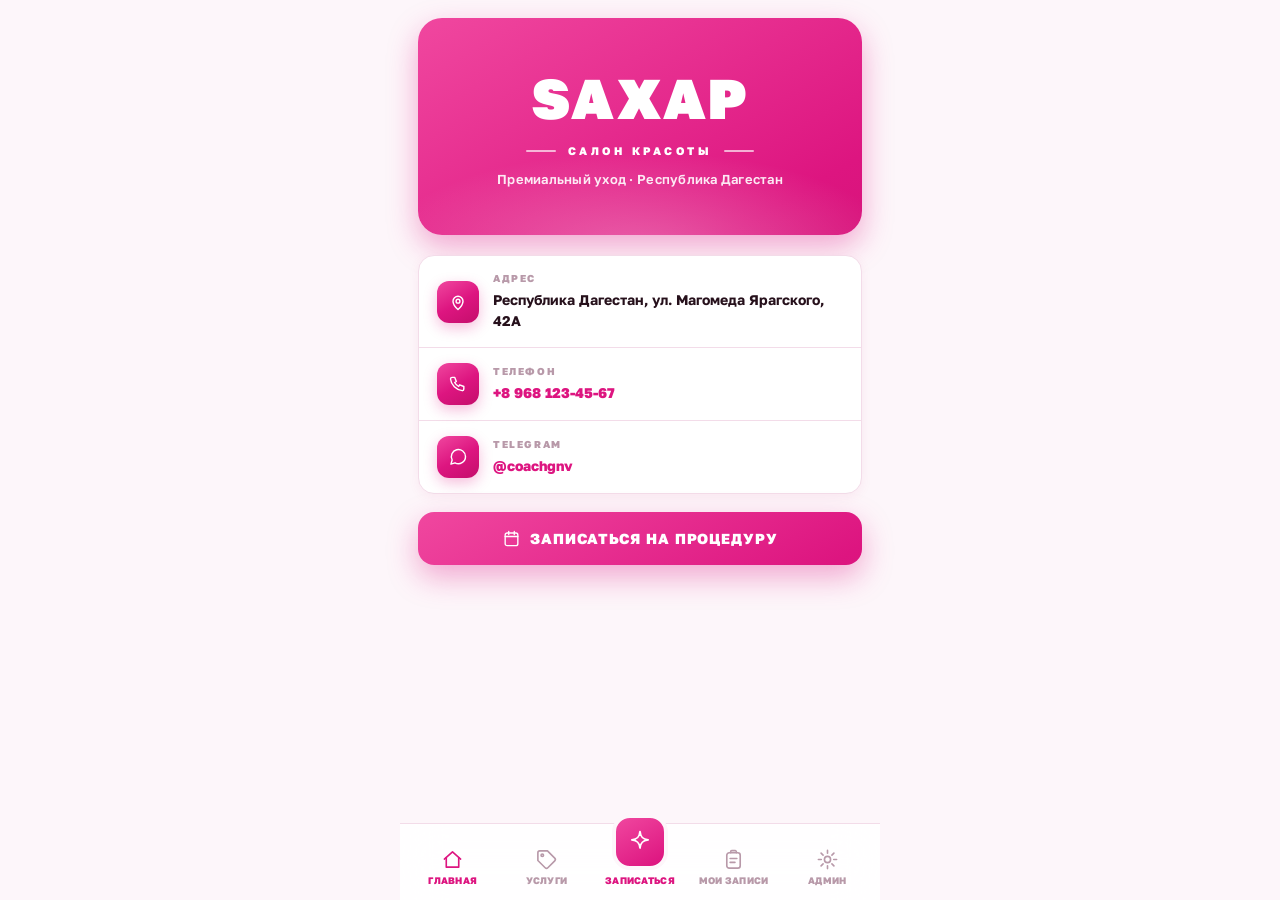
==== commit 0849bd88: "Редизайн Magenta Mono: тема из логотипа в боевых файлах - style.css: маджента-градиент логотипа, Gol" ====
--- a/static/index.html
+++ b/static/index.html
@@ -7,8 +7,8 @@
   <script src="https://telegram.org/js/telegram-web-app.js"></script>
   <link rel="preconnect" href="https://fonts.googleapis.com">
   <link rel="preconnect" href="https://fonts.gstatic.com" crossorigin>
-  <link href="https://fonts.googleapis.com/css2?family=Cormorant+Garamond:wght@500;600;700&family=Manrope:wght@400;500;600;700;800&display=swap&subset=cyrillic,latin" rel="stylesheet">
-  <link rel="stylesheet" href="style.css?v=20260613">
+  <link href="https://fonts.googleapis.com/css2?family=Golos+Text:wght@400;500;600;700;800;900&display=swap&subset=cyrillic,latin" rel="stylesheet">
+  <link rel="stylesheet" href="style.css?v=20260706">
 </head>
 <body>
 
@@ -232,6 +232,6 @@
 <div id="loader" class="loader hidden"><div class="spinner"></div></div>
 <div id="toast" class="toast hidden"></div>
 
-<script src="app.js?v=20260613"></script>
+<script src="app.js?v=20260706"></script>
 </body>
 </html>
--- a/static/style.css
+++ b/static/style.css
@@ -1,6 +1,6 @@
 /* ════════════════════════════════════════════════
-   SAXAR · Sugar Atelier — премиальная светлая тема
-   Фирменная фуксия из логотипа + тёплый айвори
+   SAXAR · MAGENTA MONO — дизайн как продолжение логотипа
+   Маджента-градиент + белый + жирный гротеск Golos Text
    ════════════════════════════════════════════════ */
 
 /* ── RESET ── */
@@ -8,49 +8,49 @@
 
 :root {
   /* Фон и поверхности */
-  --bg:         #FBF3F1;   /* тёплый айвори-блаш */
-  --bg-tint:    #F4DDE7;   /* атмосферный блаш */
-  --surface:    #FFFFFF;
-  --surface-2:  #FCF1F6;   /* розовая подложка карточек */
+  --bg:        #FDF6FA;   /* розоватый белый */
+  --surface:   #FFFFFF;
+  --surface-2: #FBEAF3;   /* розовая подложка */
 
   /* Текст */
-  --ink:        #2A1620;   /* глубокий сливовый, почти чёрный */
-  --ink-2:      #6B5560;   /* приглушённый вторичный */
-  --ink-3:      #A893A0;   /* едва различимый */
-
-  /* Бренд (фуксия логотипа) */
-  --brand:      #E6177F;
-  --brand-2:    #FF4DA0;
-  --brand-deep: #B80F63;
-  --brand-tint: #FBDDEC;
+  --ink:   #26101B;       /* почти чёрный с розовым подтоном */
+  --ink-2: #745966;
+  --ink-3: #B899A9;
+
+  /* Бренд (снято с логотипа) */
+  --brand:      #DD1580;
+  --brand-2:    #F0479F;
+  --brand-deep: #C40E6B;
+  --brand-tint: #FBDFEE;
+
+  /* Фирменный градиент = заливка логотипа (высветление к центру-низу) */
+  --grad: linear-gradient(150deg, #F0479F 0%, #DD1580 52%, #C40E6B 100%);
 
   /* Служебные */
-  --line:       #F0DEE7;   /* волосяная граница */
-  --gold:       #C99A2E;   /* золотой штрих (звёзды, орнамент) */
-  --ok:         #2E9E6B;
-  --err:        #D64545;
-
-  /* Геометрия */
-  --r-lg:  26px;
-  --r:     18px;
-  --r-sm:  13px;
-  --pill:  999px;
-
-  /* Тени */
-  --sh-sm:    0 4px 14px rgba(42,22,32,.05);
-  --sh:       0 12px 32px rgba(230,23,127,.10);
-  --sh-brand: 0 14px 34px rgba(230,23,127,.32);
-
-  /* Типографика */
-  --font-display: 'Cormorant Garamond', Georgia, 'Times New Roman', serif;
-  --font-body: 'Manrope', -apple-system, BlinkMacSystemFont, 'Segoe UI', Roboto, sans-serif;
+  --line: #F3DCE9;
+  --ok:   #23A06A;
+  --err:  #D64545;
+
+  /* Геометрия — скругления как у плашки логотипа */
+  --r-lg: 24px;
+  --r:    16px;
+  --r-sm: 11px;
+  --pill: 999px;
+
+  /* Тени — всегда с маджентовым оттенком */
+  --sh-sm:    0 3px 12px rgba(196,14,107,.06);
+  --sh:       0 10px 28px rgba(221,21,128,.12);
+  --sh-brand: 0 12px 30px rgba(221,21,128,.35);
+
+  /* Типографика — один гротеск на всё, как буквы логотипа */
+  --font: 'Golos Text', -apple-system, 'Segoe UI', Roboto, sans-serif;
 }
 
 html, body {
   height: 100%;
   background: var(--bg);
   color: var(--ink);
-  font-family: var(--font-body);
+  font-family: var(--font);
   font-size: 15px;
   line-height: 1.55;
   -webkit-font-smoothing: antialiased;
@@ -58,7 +58,7 @@
   overscroll-behavior: none;
 }
 
-/* атмосферный блаш в углах фона */
+/* мягкие маджентовые пятна света по углам */
 body::before {
   content: '';
   position: fixed;
@@ -66,14 +66,14 @@
   z-index: -1;
   pointer-events: none;
   background:
-    radial-gradient(60% 40% at 100% 0%,  rgba(230,23,127,.10) 0%, transparent 60%),
-    radial-gradient(50% 35% at 0% 100%, rgba(255,77,160,.08) 0%, transparent 60%);
+    radial-gradient(55% 38% at 100% 0%,  rgba(240,71,159,.10) 0%, transparent 62%),
+    radial-gradient(48% 32% at 0% 100%,  rgba(221,21,128,.07) 0%, transparent 60%);
 }
 
 #app {
   max-width: 480px;
   margin: 0 auto;
-  padding: 18px 18px 108px;
+  padding: 18px 18px 110px;
   min-height: 100vh;
 }
 
@@ -82,107 +82,129 @@
 .mt-12 { margin-top: 12px; }
 .mt-16 { margin-top: 18px; }
 
-/* ── PAGES ── */
+/* ── PAGES + каскадное появление детей ── */
 .page { display: none; }
-.page.active { display: block; animation: pageIn .4s ease both; }
-@keyframes pageIn {
-  from { opacity: 0; transform: translateY(8px); }
+.page.active { display: block; }
+.page.active > * { animation: rise .45s cubic-bezier(.22,.8,.32,1) both; }
+.page.active > *:nth-child(2) { animation-delay: .05s; }
+.page.active > *:nth-child(3) { animation-delay: .10s; }
+.page.active > *:nth-child(4) { animation-delay: .15s; }
+.page.active > *:nth-child(5) { animation-delay: .20s; }
+@keyframes rise {
+  from { opacity: 0; transform: translateY(14px); }
   to   { opacity: 1; transform: none; }
 }
 
 .page-header { margin-bottom: 20px; }
 .page-eyebrow {
+  display: flex;
+  align-items: baseline;
+  gap: 8px;
   font-size: 11px;
-  letter-spacing: .22em;
+  letter-spacing: .2em;
   text-transform: uppercase;
   color: var(--brand);
-  font-weight: 700;
+  font-weight: 800;
   margin-bottom: 6px;
 }
+/* крупный номер шага — фирменная деталь «01 / 07» */
+.step-big {
+  font-size: 44px;
+  font-weight: 900;
+  line-height: 1;
+  letter-spacing: 0;
+  color: transparent;
+  -webkit-text-stroke: 1.6px var(--brand);
+}
+.step-of   { font-size: 15px; font-weight: 800; letter-spacing: .04em; color: var(--ink-3); }
+.step-word { margin-left: auto; font-size: 11px; letter-spacing: .24em; color: var(--brand); }
+
 .page-header h2 {
-  font-family: var(--font-display);
-  font-size: 34px;
-  font-weight: 600;
-  letter-spacing: .01em;
-  line-height: 1.05;
+  font-size: 27px;
+  font-weight: 900;
+  text-transform: uppercase;
+  letter-spacing: .015em;
+  line-height: 1.12;
   color: var(--ink);
 }
 .hint { color: var(--ink-2); font-size: 13px; margin-top: 6px; }
 
 /* ── STEPS ── */
 .step { display: none; }
-.step.active { display: block; animation: pageIn .35s ease both; }
-
-/* индикатор шага */
+.step.active { display: block; animation: stepIn .35s cubic-bezier(.22,.8,.32,1) both; }
+@keyframes stepIn {
+  from { opacity: 0; transform: translateX(26px); }
+  to   { opacity: 1; transform: none; }
+}
+
+/* прогресс — жирные сегменты, пройденные заливаются градиентом */
 .step-progress {
   display: flex;
   align-items: center;
-  gap: 6px;
+  gap: 5px;
   margin: 14px 0 4px;
 }
 .step-progress .sp-dot {
-  height: 3px;
+  height: 5px;
   flex: 1;
   border-radius: var(--pill);
-  background: var(--line);
+  background: var(--brand-tint);
   transition: background .3s;
 }
-.step-progress .sp-dot.done { background: var(--brand); }
-
-/* ════════ HERO ════════ */
+.step-progress .sp-dot.done { background: var(--grad); }
+
+/* ════════ HERO = ЛОГОТИП ВО ВЕСЬ ЭКРАН ════════ */
 .hero {
   position: relative;
   border-radius: var(--r-lg);
-  padding: 42px 26px 38px;
+  padding: 52px 26px 46px;
   text-align: center;
   overflow: hidden;
-  background: linear-gradient(158deg, #FF3D95 0%, #E6177F 46%, #BE0F67 100%);
+  background: var(--grad);
+  background-size: 160% 160%;
+  animation: gradShift 7s ease-in-out infinite alternate;
   box-shadow: var(--sh-brand);
-  margin-bottom: 22px;
-}
-/* мягкое световое пятно + тонкая рамка как у люкс-карты */
+  margin-bottom: 20px;
+}
+@keyframes gradShift {
+  from { background-position: 0% 0%; }
+  to   { background-position: 100% 100%; }
+}
+/* высветление к центру-низу — точно как на логотипе */
 .hero::before {
   content: '';
   position: absolute; inset: 0;
-  background: radial-gradient(70% 50% at 50% -10%, rgba(255,255,255,.35) 0%, transparent 60%);
-  pointer-events: none;
-}
-.hero::after {
-  content: '';
-  position: absolute; inset: 12px;
-  border: 1px solid rgba(255,255,255,.28);
-  border-radius: calc(var(--r-lg) - 12px);
+  background: radial-gradient(95% 75% at 50% 108%, rgba(255,255,255,.30) 0%, transparent 62%);
   pointer-events: none;
 }
 .hero-mark {
   position: relative;
-  font-family: var(--font-display);
-  font-weight: 600;
-  font-size: 52px;
-  letter-spacing: .14em;
+  font-weight: 900;
+  font-size: 56px;
+  letter-spacing: .035em;
   color: #fff;
   text-transform: uppercase;
   line-height: 1;
-  margin-bottom: 6px;
 }
 .hero-rule {
   position: relative;
   display: flex; align-items: center; justify-content: center;
-  gap: 10px;
-  margin: 10px auto 12px;
-  color: rgba(255,255,255,.85);
+  gap: 12px;
+  margin: 16px auto 10px;
+  color: #fff;
 }
 .hero-rule::before, .hero-rule::after {
-  content: ''; height: 1px; width: 34px;
-  background: rgba(255,255,255,.5);
-}
-.hero-rule span { font-size: 11px; letter-spacing: .28em; text-transform: uppercase; }
+  content: ''; height: 2px; width: 30px;
+  background: rgba(255,255,255,.65);
+  border-radius: var(--pill);
+}
+.hero-rule span { font-size: 11px; font-weight: 800; letter-spacing: .32em; text-transform: uppercase; }
 .hero-sub {
   position: relative;
-  color: rgba(255,255,255,.92);
-  font-size: 13.5px;
-  font-weight: 500;
-  letter-spacing: .01em;
+  color: rgba(255,255,255,.9);
+  font-size: 13px;
+  font-weight: 600;
+  letter-spacing: .02em;
 }
 
 /* ════════ INFO LIST ════════ */
@@ -206,16 +228,17 @@
 .info-row:active { background: var(--surface-2); }
 .info-icon {
   width: 42px; height: 42px;
-  border-radius: 13px;
-  background: var(--brand-tint);
-  color: var(--brand);
+  border-radius: 12px;
+  background: var(--grad);
+  color: #fff;
   display: flex; align-items: center; justify-content: center;
   flex-shrink: 0;
+  box-shadow: 0 5px 14px rgba(221,21,128,.28);
 }
 .info-icon svg { width: 20px; height: 20px; }
-.info-lbl { font-size: 10.5px; color: var(--ink-3); text-transform: uppercase; letter-spacing: .12em; margin-bottom: 2px; font-weight: 700; }
-.info-val { font-size: 14px; font-weight: 600; color: var(--ink); }
-.info-val a { color: var(--brand); text-decoration: none; font-weight: 700; }
+.info-lbl { font-size: 10px; color: var(--ink-3); text-transform: uppercase; letter-spacing: .16em; margin-bottom: 2px; font-weight: 800; }
+.info-val { font-size: 14px; font-weight: 700; color: var(--ink); }
+.info-val a { color: var(--brand); text-decoration: none; font-weight: 800; }
 
 /* ════════ BUTTONS ════════ */
 .btn-primary {
@@ -225,12 +248,15 @@
   gap: 9px;
   width: 100%;
   padding: 17px;
-  background: linear-gradient(135deg, var(--brand-2) 0%, var(--brand) 60%, var(--brand-deep) 100%);
-  color: #fff;
-  font-family: var(--font-body);
-  font-size: 15.5px;
-  font-weight: 700;
-  letter-spacing: .01em;
+  background: var(--grad);
+  background-size: 180% 180%;
+  animation: gradShift 5s ease-in-out infinite alternate;
+  color: #fff;
+  font-family: var(--font);
+  font-size: 14.5px;
+  font-weight: 800;
+  text-transform: uppercase;
+  letter-spacing: .06em;
   border: none;
   border-radius: var(--r);
   cursor: pointer;
@@ -238,7 +264,7 @@
   transition: transform .14s, box-shadow .2s, filter .2s;
 }
 .btn-primary svg { width: 19px; height: 19px; }
-.btn-primary:active { transform: translateY(1px) scale(.99); filter: brightness(1.03); }
+.btn-primary:active { transform: translateY(1px) scale(.99); filter: brightness(1.05); }
 
 .btn-secondary {
   display: block;
@@ -246,10 +272,12 @@
   padding: 15px;
   background: transparent;
   color: var(--ink-2);
-  font-family: var(--font-body);
-  font-size: 14.5px;
-  font-weight: 600;
-  border: 1.5px solid var(--line);
+  font-family: var(--font);
+  font-size: 13.5px;
+  font-weight: 700;
+  text-transform: uppercase;
+  letter-spacing: .05em;
+  border: 2px solid var(--line);
   border-radius: var(--r);
   cursor: pointer;
   text-align: center;
@@ -261,9 +289,11 @@
   background: none;
   border: none;
   color: var(--ink-2);
-  font-family: var(--font-body);
-  font-size: 13.5px;
-  font-weight: 600;
+  font-family: var(--font);
+  font-size: 13px;
+  font-weight: 700;
+  text-transform: uppercase;
+  letter-spacing: .06em;
   cursor: pointer;
   padding: 0;
   margin-bottom: 14px;
@@ -281,7 +311,7 @@
   gap: 4px;
   background: var(--surface-2);
   padding: 4px;
-  border-radius: var(--pill);
+  border-radius: var(--r-sm);
   border: 1px solid var(--line);
   margin-bottom: 20px;
 }
@@ -290,18 +320,20 @@
   padding: 11px 8px;
   background: none;
   border: none;
-  border-radius: var(--pill);
-  font-family: var(--font-body);
-  font-size: 14px;
-  font-weight: 700;
+  border-radius: calc(var(--r-sm) - 3px);
+  font-family: var(--font);
+  font-size: 13px;
+  font-weight: 800;
+  text-transform: uppercase;
+  letter-spacing: .05em;
   color: var(--ink-2);
   cursor: pointer;
   transition: all .25s;
 }
 .seg-btn.active {
-  background: var(--surface);
-  color: var(--brand);
-  box-shadow: var(--sh-sm);
+  background: var(--grad);
+  color: #fff;
+  box-shadow: 0 4px 12px rgba(221,21,128,.3);
 }
 
 /* большие карточки выбора пола (шаг записи) */
@@ -310,12 +342,14 @@
   flex: 1;
   padding: 26px 14px;
   border-radius: var(--r);
-  border: 1.5px solid var(--line);
+  border: 2px solid var(--line);
   background: var(--surface);
   color: var(--ink);
-  font-family: var(--font-body);
-  font-size: 15px;
-  font-weight: 700;
+  font-family: var(--font);
+  font-size: 14px;
+  font-weight: 800;
+  text-transform: uppercase;
+  letter-spacing: .04em;
   cursor: pointer;
   transition: all .22s;
   display: flex;
@@ -325,11 +359,12 @@
   box-shadow: var(--sh-sm);
 }
 .gender-btn .g-icon {
-  width: 54px; height: 54px;
-  border-radius: 50%;
-  background: var(--brand-tint);
-  color: var(--brand);
+  width: 56px; height: 56px;
+  border-radius: 16px;             /* скруглённый квадрат — форма логотипа */
+  background: var(--grad);
+  color: #fff;
   display: flex; align-items: center; justify-content: center;
+  box-shadow: 0 6px 16px rgba(221,21,128,.3);
 }
 .gender-btn .g-icon svg { width: 26px; height: 26px; }
 .gender-btn:active { transform: scale(.97); border-color: var(--brand); }
@@ -345,8 +380,8 @@
 }
 .cat-title {
   padding: 17px 18px;
-  font-size: 15px;
-  font-weight: 700;
+  font-size: 14.5px;
+  font-weight: 800;
   cursor: pointer;
   display: flex;
   justify-content: space-between;
@@ -358,19 +393,19 @@
 .cat-title:active { background: var(--surface-2); }
 .cat-title-left { display: flex; align-items: center; gap: 12px; min-width: 0; }
 .cat-dot {
-  width: 9px; height: 9px;
-  border-radius: 50%;
-  background: var(--brand);
+  width: 10px; height: 10px;
+  border-radius: 3px;              /* квадратик со скруглением — мини-логотип */
+  background: var(--grad);
   flex-shrink: 0;
 }
 .cat-name { overflow: hidden; text-overflow: ellipsis; white-space: nowrap; }
 .cat-count {
   font-size: 11px;
-  color: var(--brand);
-  background: var(--brand-tint);
+  color: #fff;
+  background: var(--grad);
   padding: 2px 9px;
   border-radius: var(--pill);
-  font-weight: 700;
+  font-weight: 800;
   flex-shrink: 0;
 }
 .cat-arrow { color: var(--ink-3); transition: transform .25s; flex-shrink: 0; display: flex; }
@@ -399,8 +434,8 @@
 .svc-name { font-size: 14px; font-weight: 600; color: var(--ink); margin-bottom: 5px; line-height: 1.35; }
 .svc-meta { display: flex; align-items: center; gap: 10px; }
 .svc-price {
-  font-size: 13px;
-  font-weight: 800;
+  font-size: 13.5px;
+  font-weight: 900;                /* цена — украшение */
   color: var(--brand);
 }
 .svc-dur { font-size: 12px; color: var(--ink-3); display: inline-flex; align-items: center; gap: 4px; }
@@ -412,14 +447,16 @@
   color: var(--brand);
   border: none;
   border-radius: var(--pill);
-  font-family: var(--font-body);
-  font-size: 12.5px;
-  font-weight: 700;
+  font-family: var(--font);
+  font-size: 11.5px;
+  font-weight: 800;
+  text-transform: uppercase;
+  letter-spacing: .04em;
   cursor: pointer;
   transition: all .2s;
   white-space: nowrap;
 }
-.svc-btn:active { background: var(--brand); color: #fff; transform: scale(.96); }
+.svc-btn:active { background: var(--grad); color: #fff; transform: scale(.96); }
 
 /* ════════ ОПЦИИ ЗАПИСИ ════════ */
 .book-option {
@@ -447,7 +484,7 @@
 .book-option-icon svg { width: 21px; height: 21px; }
 .book-option-body { flex: 1; min-width: 0; }
 .book-option-name { font-size: 14.5px; font-weight: 700; color: var(--ink); margin-bottom: 3px; line-height: 1.3; }
-.book-option-price { font-size: 13px; color: var(--brand); font-weight: 700; display: inline-flex; gap: 8px; align-items: center; }
+.book-option-price { font-size: 13.5px; color: var(--brand); font-weight: 900; display: inline-flex; gap: 8px; align-items: center; }
 .book-option-arrow { margin-left: auto; color: var(--ink-3); flex-shrink: 0; display: flex; }
 .book-option-arrow svg { width: 18px; height: 18px; }
 
@@ -467,26 +504,27 @@
 }
 .date-option:active { border-color: var(--brand); background: var(--surface-2); }
 .date-day-badge {
-  width: 48px; height: 48px;
-  border-radius: 14px;
+  width: 50px; height: 50px;
+  border-radius: 14px;             /* мини-плашка логотипа */
   background: var(--surface-2);
   display: flex; flex-direction: column; align-items: center; justify-content: center;
   flex-shrink: 0;
   line-height: 1;
 }
-.date-day-badge .dd-num { font-family: var(--font-display); font-size: 22px; font-weight: 600; color: var(--ink); }
-.date-day-badge .dd-day { font-size: 9.5px; font-weight: 700; letter-spacing: .08em; text-transform: uppercase; color: var(--ink-3); margin-top: 2px; }
-.date-weekend .date-day-badge { background: var(--brand-tint); }
-.date-weekend .date-day-badge .dd-num { color: var(--brand); }
-.date-weekend .date-day-badge .dd-day { color: var(--brand); }
-.date-val { font-size: 15px; font-weight: 700; }
+.date-day-badge .dd-num { font-size: 21px; font-weight: 900; color: var(--ink); }
+.date-day-badge .dd-day { font-size: 9px; font-weight: 800; letter-spacing: .1em; text-transform: uppercase; color: var(--ink-3); margin-top: 3px; }
+/* выходной — плашка заливается фирменным градиентом */
+.date-weekend .date-day-badge { background: var(--grad); box-shadow: 0 5px 14px rgba(221,21,128,.3); }
+.date-weekend .date-day-badge .dd-num { color: #fff; }
+.date-weekend .date-day-badge .dd-day { color: rgba(255,255,255,.85); }
+.date-val { font-size: 15px; font-weight: 800; }
 .date-subval { font-size: 12.5px; color: var(--ink-2); margin-top: 2px; }
 
 /* ════════ ВРЕМЯ ════════ */
 .legend { display: flex; gap: 18px; color: var(--ink-2); font-size: 12.5px; margin-bottom: 16px; }
 .legend span { display: inline-flex; align-items: center; gap: 6px; }
-.legend .lg-dot { width: 8px; height: 8px; border-radius: 50%; }
-.legend .lg-free { background: var(--brand); }
+.legend .lg-dot { width: 9px; height: 9px; border-radius: 3px; }
+.legend .lg-free { background: var(--grad); }
 .legend .lg-busy { background: var(--line); }
 .times-grid {
   display: grid;
@@ -498,34 +536,35 @@
   padding: 15px 8px;
   border-radius: var(--r-sm);
   text-align: center;
-  font-size: 14.5px; font-weight: 700;
-  background: var(--surface);
-  border: 1.5px solid var(--line);
+  font-size: 14.5px; font-weight: 800;
+  background: var(--surface);
+  border: 2px solid var(--line);
   box-shadow: var(--sh-sm);
   transition: all .18s;
 }
 .time-slot.free { cursor: pointer; color: var(--ink); }
 .time-slot.free:active,
 .time-slot.sel {
-  background: var(--brand);
-  border-color: var(--brand);
+  background: var(--grad);
+  border-color: transparent;
   color: #fff;
   box-shadow: var(--sh-brand);
-}
-.time-slot.busy { opacity: .4; cursor: not-allowed; text-decoration: line-through; color: var(--ink-3); box-shadow: none; }
+  transform: scale(1.04);
+}
+.time-slot.busy { opacity: .38; cursor: not-allowed; text-decoration: line-through; color: var(--ink-3); box-shadow: none; }
 
 /* ════════ ФОРМА ════════ */
-.field-label { font-size: 12px; font-weight: 700; color: var(--ink-2); margin-bottom: 8px; letter-spacing: .02em; }
+.field-label { font-size: 11px; font-weight: 800; color: var(--ink-2); margin-bottom: 8px; letter-spacing: .12em; text-transform: uppercase; }
 .form-input {
   width: 100%;
   padding: 16px 18px;
   background: var(--surface);
-  border: 1.5px solid var(--line);
+  border: 2px solid var(--line);
   border-radius: var(--r);
   color: var(--ink);
-  font-family: var(--font-body);
+  font-family: var(--font);
   font-size: 16px;
-  font-weight: 500;
+  font-weight: 600;
   outline: none;
   box-shadow: var(--sh-sm);
   transition: border-color .2s, box-shadow .2s;
@@ -534,7 +573,7 @@
   border-color: var(--brand);
   box-shadow: 0 0 0 4px var(--brand-tint);
 }
-.form-input::placeholder { color: var(--ink-3); }
+.form-input::placeholder { color: var(--ink-3); font-weight: 500; }
 
 /* ════════ КАРТОЧКА ПОДТВЕРЖДЕНИЯ ════════ */
 .info-card-big {
@@ -553,27 +592,28 @@
   border-bottom: 1px solid var(--line);
 }
 .c-row:last-child { border-bottom: none; }
-.c-lbl { color: var(--ink-2); font-size: 13px; flex-shrink: 0; }
+.c-lbl { color: var(--ink-2); font-size: 12px; font-weight: 700; text-transform: uppercase; letter-spacing: .08em; flex-shrink: 0; }
 .c-val { font-size: 14px; font-weight: 700; text-align: right; line-height: 1.35; }
-.c-pink { color: var(--brand); font-size: 15px; }
+.c-pink { color: var(--brand); font-size: 15px; font-weight: 900; }
 
 /* ════════ УСПЕХ ════════ */
 .success-wrap { text-align: center; padding: 30px 0; }
 .success-badge {
-  width: 92px; height: 92px;
+  width: 96px; height: 96px;
   margin: 0 auto 22px;
-  border-radius: 50%;
-  background: linear-gradient(135deg, var(--brand-2), var(--brand-deep));
+  border-radius: 28px;             /* скруглённый квадрат — форма логотипа */
+  background: var(--grad);
   display: flex; align-items: center; justify-content: center;
   color: #fff;
   box-shadow: var(--sh-brand);
   animation: pop .5s cubic-bezier(.18,.89,.32,1.28) both;
 }
 .success-badge svg { width: 46px; height: 46px; }
-@keyframes pop { from { transform: scale(.4); opacity: 0; } to { transform: scale(1); opacity: 1; } }
+@keyframes pop { from { transform: scale(.4) rotate(-8deg); opacity: 0; } to { transform: scale(1) rotate(0); opacity: 1; } }
 .success-title {
-  font-family: var(--font-display);
-  font-size: 32px; font-weight: 600;
+  font-size: 25px; font-weight: 900;
+  text-transform: uppercase;
+  letter-spacing: .02em;
   margin-bottom: 20px;
   color: var(--ink);
 }
@@ -592,31 +632,33 @@
 .booking-card::before {
   content: '';
   position: absolute; left: 0; top: 0; bottom: 0;
-  width: 4px;
-  background: linear-gradient(var(--brand-2), var(--brand-deep));
+  width: 5px;
+  background: var(--grad);
 }
 .bk-header { display: flex; justify-content: space-between; align-items: flex-start; margin-bottom: 12px; gap: 10px; }
-.bk-name { font-size: 15px; font-weight: 700; flex: 1; line-height: 1.35; color: var(--ink); }
+.bk-name { font-size: 15px; font-weight: 800; flex: 1; line-height: 1.35; color: var(--ink); }
 .bk-id {
-  color: var(--ink-2); font-size: 11.5px; flex-shrink: 0; font-weight: 700;
-  background: var(--surface-2);
+  color: var(--brand); font-size: 11px; flex-shrink: 0; font-weight: 800;
+  background: var(--brand-tint);
   padding: 3px 10px; border-radius: var(--pill);
 }
 .bk-meta { display: flex; gap: 18px; font-size: 13px; color: var(--ink-2); margin-bottom: 10px; }
-.bk-meta b { color: var(--ink); }
+.bk-meta b { color: var(--ink); font-weight: 800; }
 .bk-meta span { display: inline-flex; align-items: center; gap: 6px; }
 .bk-meta svg { width: 14px; height: 14px; color: var(--brand); }
-.bk-price { color: var(--brand); font-weight: 800; font-size: 14.5px; margin-bottom: 14px; }
+.bk-price { color: var(--brand); font-weight: 900; font-size: 15px; margin-bottom: 14px; }
 .bk-client { font-size: 13.5px; margin-bottom: 14px; color: var(--ink-2); display: flex; flex-direction: column; gap: 4px; }
 .bk-client b { color: var(--ink); }
 .btn-cancel {
   width: 100%; padding: 12px;
   background: transparent;
   color: var(--err);
-  border: 1.5px solid rgba(214,69,69,.3);
+  border: 2px solid rgba(214,69,69,.25);
   border-radius: var(--r-sm);
-  font-family: var(--font-body);
-  font-size: 13.5px; font-weight: 700;
+  font-family: var(--font);
+  font-size: 12.5px; font-weight: 800;
+  text-transform: uppercase;
+  letter-spacing: .04em;
   cursor: pointer;
   transition: all .2s;
 }
@@ -628,25 +670,27 @@
   margin-bottom: 18px;
   background: var(--surface-2);
   padding: 4px;
-  border-radius: var(--pill);
+  border-radius: var(--r-sm);
   border: 1px solid var(--line);
 }
 .tab {
   flex: 1; padding: 11px 6px;
   background: none; border: none;
   color: var(--ink-2);
-  font-family: var(--font-body);
-  font-size: 13.5px; font-weight: 700;
-  border-radius: var(--pill); cursor: pointer;
+  font-family: var(--font);
+  font-size: 12.5px; font-weight: 800;
+  text-transform: uppercase;
+  letter-spacing: .04em;
+  border-radius: calc(var(--r-sm) - 3px); cursor: pointer;
   transition: all .22s;
 }
 .tab.active {
-  background: var(--surface);
-  color: var(--brand);
-  box-shadow: var(--sh-sm);
+  background: var(--grad);
+  color: #fff;
+  box-shadow: 0 4px 12px rgba(221,21,128,.3);
 }
 .tab-panel { display: none; }
-.tab-panel.active { display: block; animation: pageIn .3s ease both; }
+.tab-panel.active { display: block; animation: rise .3s ease both; }
 
 /* ════════ СТАТИСТИКА ════════ */
 .stat-grid { display: grid; grid-template-columns: repeat(3,1fr); gap: 11px; margin-bottom: 16px; }
@@ -657,19 +701,18 @@
   box-shadow: var(--sh-sm);
 }
 .stat-val {
-  font-family: var(--font-display);
-  font-size: 30px; font-weight: 600;
+  font-size: 30px; font-weight: 900;
   color: var(--brand);
   line-height: 1;
 }
-.stat-lbl { font-size: 10.5px; color: var(--ink-3); margin-top: 6px; text-transform: uppercase; letter-spacing: .08em; font-weight: 700; }
+.stat-lbl { font-size: 10px; color: var(--ink-3); margin-top: 6px; text-transform: uppercase; letter-spacing: .1em; font-weight: 800; }
 .stat-block {
   background: var(--surface); border-radius: var(--r);
   padding: 18px; margin-bottom: 13px;
   border: 1px solid var(--line);
   box-shadow: var(--sh-sm);
 }
-.stat-block-title { font-size: 14px; font-weight: 700; margin-bottom: 16px; color: var(--ink); display: flex; align-items: center; gap: 8px; }
+.stat-block-title { font-size: 13px; font-weight: 800; text-transform: uppercase; letter-spacing: .06em; margin-bottom: 16px; color: var(--ink); display: flex; align-items: center; gap: 8px; }
 .stat-block-title svg { width: 17px; height: 17px; color: var(--brand); }
 .stat-row {
   display: flex; justify-content: space-between;
@@ -678,11 +721,11 @@
   color: var(--ink-2);
 }
 .stat-row:last-child { border-bottom: none; }
-.stat-row-right { color: var(--brand); font-weight: 700; }
-.progress-wrap { height: 6px; background: var(--surface-2); border-radius: var(--pill); overflow: hidden; }
+.stat-row-right { color: var(--brand); font-weight: 800; }
+.progress-wrap { height: 7px; background: var(--surface-2); border-radius: var(--pill); overflow: hidden; }
 .progress-fill {
   height: 100%;
-  background: linear-gradient(90deg, var(--brand-2), var(--brand));
+  background: var(--grad);
   border-radius: var(--pill);
   transition: width .6s ease;
 }
@@ -694,28 +737,29 @@
   border: 1px solid var(--line);
   box-shadow: var(--sh-sm);
 }
-.review-stars { font-size: 14px; margin-bottom: 6px; color: var(--gold); letter-spacing: 2px; }
+.review-stars { font-size: 14px; margin-bottom: 6px; color: var(--brand); letter-spacing: 2px; }
 .review-svc { font-size: 14px; font-weight: 700; margin-bottom: 5px; color: var(--ink); }
 .review-meta { font-size: 12px; color: var(--ink-3); }
 
 /* ════════ EMPTY ════════ */
 .empty { text-align: center; padding: 52px 20px; color: var(--ink-2); }
 .empty-ico {
-  width: 72px; height: 72px;
+  width: 76px; height: 76px;
   margin: 0 auto 18px;
-  border-radius: 50%;
-  background: var(--brand-tint);
-  color: var(--brand);
+  border-radius: 22px;             /* форма логотипа */
+  background: var(--grad);
+  color: #fff;
   display: flex; align-items: center; justify-content: center;
+  box-shadow: var(--sh-brand);
 }
 .empty-ico svg { width: 32px; height: 32px; }
-.empty-tit { font-size: 17px; font-weight: 700; color: var(--ink); margin-bottom: 6px; }
+.empty-tit { font-size: 16px; font-weight: 800; text-transform: uppercase; letter-spacing: .02em; color: var(--ink); margin-bottom: 6px; }
 .empty-txt { font-size: 14px; margin-bottom: 22px; color: var(--ink-2); }
 
 /* ════════ LOADER ════════ */
 .loader {
   position: fixed; inset: 0;
-  background: rgba(251,243,241,.78);
+  background: rgba(253,246,250,.8);
   display: flex; align-items: center; justify-content: center;
   z-index: 999;
   backdrop-filter: blur(6px);
@@ -732,12 +776,12 @@
 
 /* ════════ TOAST ════════ */
 .toast {
-  position: fixed; bottom: 104px; left: 50%; transform: translateX(-50%);
+  position: fixed; bottom: 106px; left: 50%; transform: translateX(-50%);
   background: var(--ink); color: #fff;
-  padding: 13px 24px; border-radius: var(--pill);
-  font-size: 13.5px; font-weight: 600;
+  padding: 13px 24px; border-radius: var(--r-sm);
+  font-size: 13.5px; font-weight: 700;
   z-index: 1000; white-space: nowrap; max-width: 90vw;
-  box-shadow: 0 10px 30px rgba(42,22,32,.25);
+  box-shadow: 0 10px 30px rgba(38,16,27,.3);
   animation: toastIn .3s ease both;
 }
 @keyframes toastIn { from { opacity: 0; transform: translate(-50%, 10px); } to { opacity: 1; transform: translate(-50%, 0); } }
@@ -750,7 +794,7 @@
   max-width: 480px; margin: 0 auto;
   display: flex;
   align-items: flex-end;
-  background: rgba(255,255,255,.92);
+  background: rgba(255,255,255,.9);
   border-top: 1px solid var(--line);
   padding: 9px 6px calc(9px + env(safe-area-inset-bottom));
   z-index: 100;
@@ -762,26 +806,30 @@
   background: none; border: none;
   color: var(--ink-3); cursor: pointer;
   padding: 5px 2px;
-  font-family: var(--font-body);
+  font-family: var(--font);
   transition: color .2s;
 }
 .nav-btn .ni { display: flex; }
 .nav-btn .ni svg { width: 23px; height: 23px; }
-.nav-btn .nl { font-size: 10px; font-weight: 700; letter-spacing: .01em; }
+.nav-btn .nl { font-size: 9.5px; font-weight: 800; letter-spacing: .03em; text-transform: uppercase; }
 .nav-btn.active { color: var(--brand); }
 
-/* центральная кнопка-CTA «Записаться» */
+/* центральная кнопка-CTA «Записаться» — светящийся круг */
 .nav-cta { color: var(--brand) !important; }
 .nav-cta .ni {
-  width: 54px; height: 54px;
-  margin-top: -22px;
-  border-radius: 50%;
-  background: linear-gradient(135deg, var(--brand-2), var(--brand-deep));
+  width: 56px; height: 56px;
+  margin-top: -24px;
+  border-radius: 18px;             /* скруглённый квадрат логотипа */
+  background: var(--grad);
+  background-size: 180% 180%;
+  animation: gradShift 5s ease-in-out infinite alternate, ctaGlow 2.6s ease-in-out infinite;
   color: #fff;
   align-items: center; justify-content: center;
-  box-shadow: var(--sh-brand);
   border: 4px solid var(--bg);
-  transition: transform .16s;
+}
+@keyframes ctaGlow {
+  0%, 100% { box-shadow: 0 10px 26px rgba(221,21,128,.35); }
+  50%      { box-shadow: 0 12px 34px rgba(221,21,128,.55); }
 }
 .nav-cta .ni svg { width: 26px; height: 26px; }
 .nav-cta:active .ni { transform: scale(.93); }
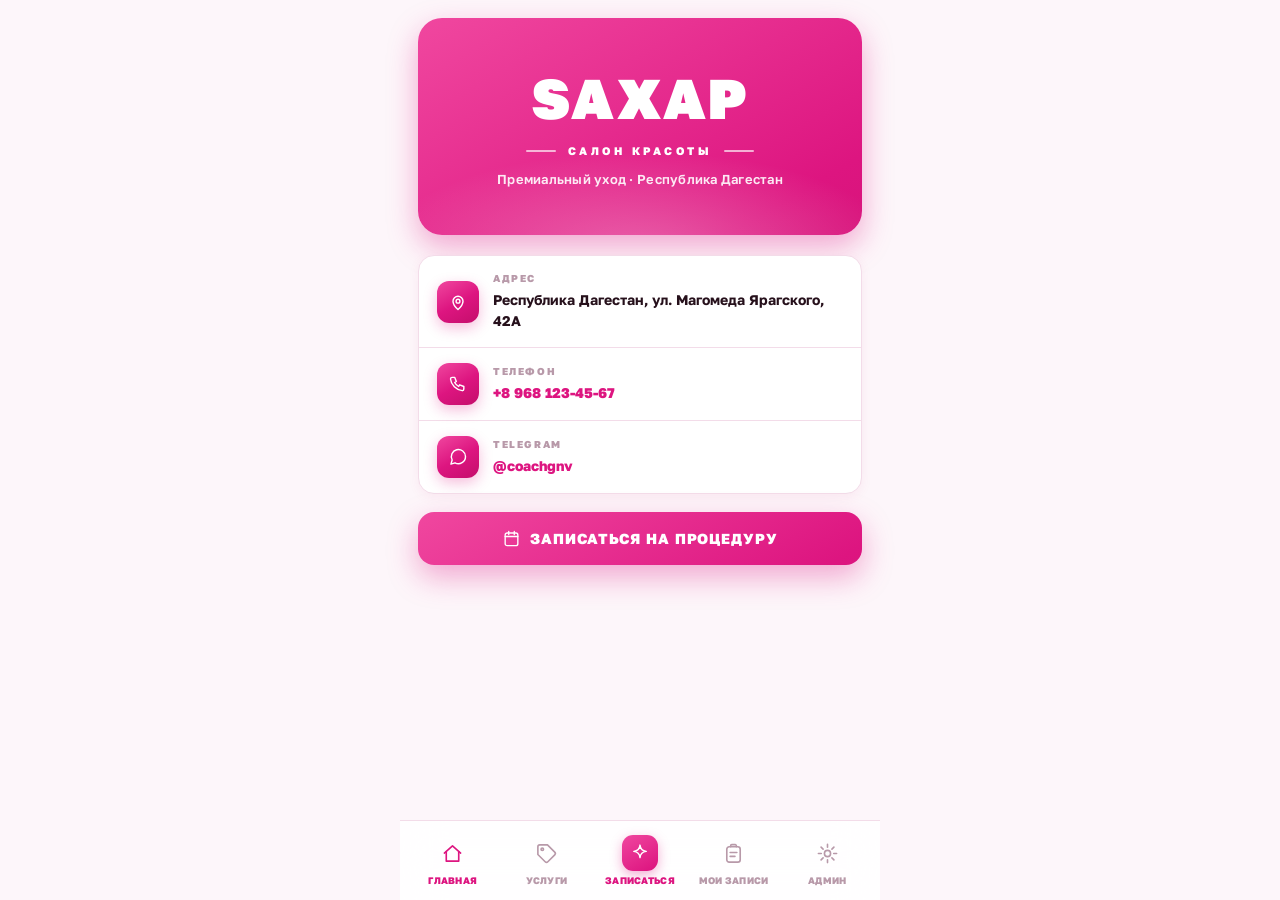
==== commit 7f108e3a: "Навигация: кнопка «Записаться» в один ряд с остальными - убраны отрицательный отступ, увеличенный ра" ====
--- a/static/index.html
+++ b/static/index.html
@@ -8,7 +8,7 @@
   <link rel="preconnect" href="https://fonts.googleapis.com">
   <link rel="preconnect" href="https://fonts.gstatic.com" crossorigin>
   <link href="https://fonts.googleapis.com/css2?family=Golos+Text:wght@400;500;600;700;800;900&display=swap&subset=cyrillic,latin" rel="stylesheet">
-  <link rel="stylesheet" href="style.css?v=20260706">
+  <link rel="stylesheet" href="style.css?v=20260706b">
 </head>
 <body>
 
--- a/static/style.css
+++ b/static/style.css
@@ -809,28 +809,23 @@
   font-family: var(--font);
   transition: color .2s;
 }
-.nav-btn .ni { display: flex; }
+/* фиксированная высота зоны иконки — все кнопки на одном уровне */
+.nav-btn .ni { display: flex; align-items: center; justify-content: center; height: 36px; }
 .nav-btn .ni svg { width: 23px; height: 23px; }
 .nav-btn .nl { font-size: 9.5px; font-weight: 800; letter-spacing: .03em; text-transform: uppercase; }
 .nav-btn.active { color: var(--brand); }
 
-/* центральная кнопка-CTA «Записаться» — светящийся круг */
+/* центральная кнопка-CTA «Записаться» — в ряд с остальными, иконка в градиентной плашке */
 .nav-cta { color: var(--brand) !important; }
 .nav-cta .ni {
-  width: 56px; height: 56px;
-  margin-top: -24px;
-  border-radius: 18px;             /* скруглённый квадрат логотипа */
+  width: 36px; height: 36px;
+  border-radius: 11px;             /* скруглённый квадрат логотипа */
   background: var(--grad);
   background-size: 180% 180%;
-  animation: gradShift 5s ease-in-out infinite alternate, ctaGlow 2.6s ease-in-out infinite;
-  color: #fff;
-  align-items: center; justify-content: center;
-  border: 4px solid var(--bg);
-}
-@keyframes ctaGlow {
-  0%, 100% { box-shadow: 0 10px 26px rgba(221,21,128,.35); }
-  50%      { box-shadow: 0 12px 34px rgba(221,21,128,.55); }
-}
-.nav-cta .ni svg { width: 26px; height: 26px; }
+  animation: gradShift 5s ease-in-out infinite alternate;
+  color: #fff;
+  box-shadow: 0 4px 12px rgba(221,21,128,.35);
+  transition: transform .16s;
+}
+.nav-cta .ni svg { width: 20px; height: 20px; }
 .nav-cta:active .ni { transform: scale(.93); }
-.nav-cta .nl { margin-top: 1px; }
